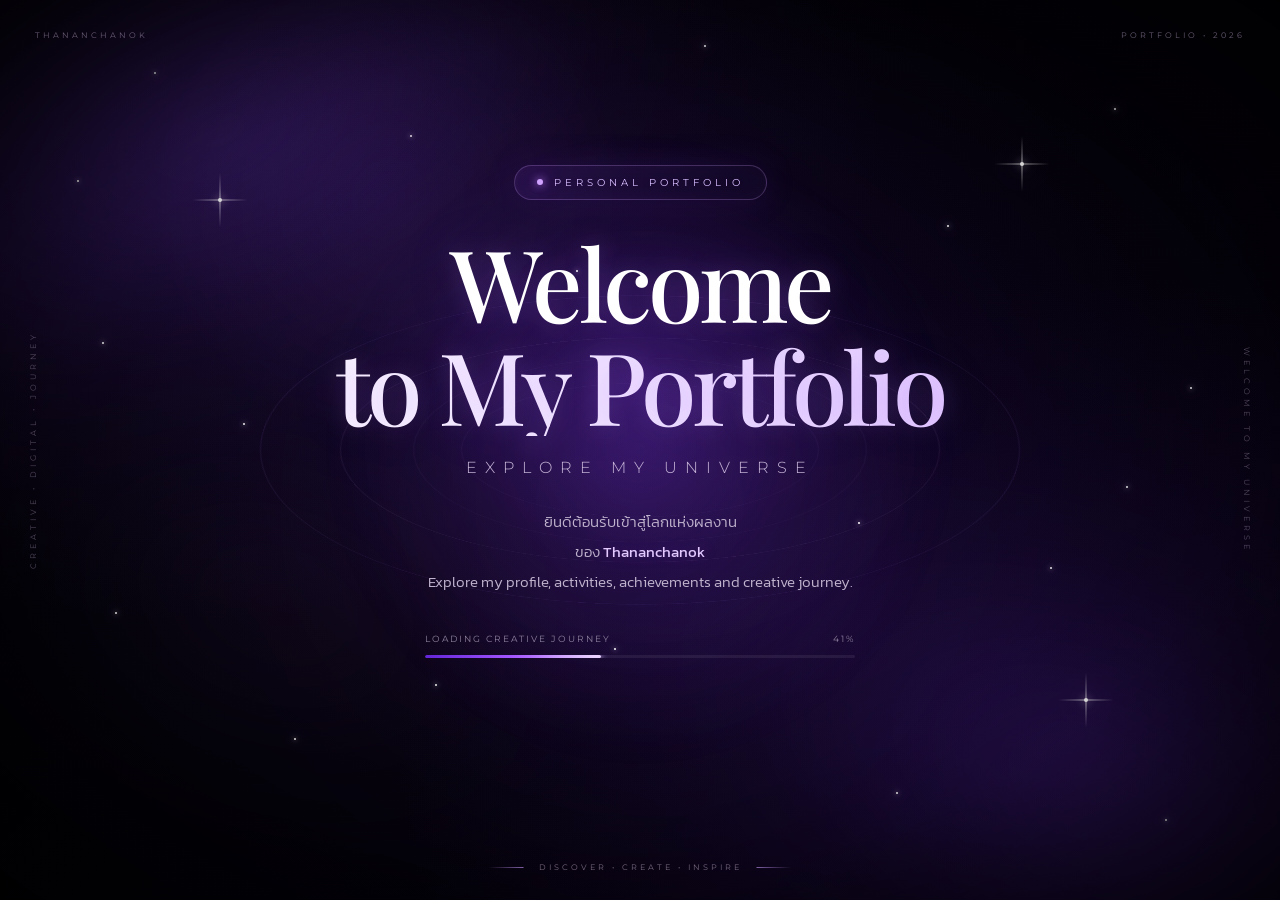
==== index.html @ 81624448 "Update index.html" ====
<!DOCTYPE html>
<html lang="th">

<head>

<meta charset="UTF-8">
<meta name="viewport" content="width=device-width, initial-scale=1.0">

<title>Welcome | Thananchanok Portfolio</title>

<style>

/* =========================================================
   GOOGLE FONTS
========================================================= */

@import url('https://fonts.googleapis.com/css2?family=Kanit:wght@300;400;500&family=Montserrat:wght@300;400;500;600&family=Playfair+Display:wght@400;500;600&display=swap');


/* =========================================================
   ROOT
========================================================= */

:root{

    --bg:#020108;

    --purple:#8d45ff;
    --purple-light:#c58aff;
    --purple-soft:#7b43d8;

    --white:#ffffff;

    --text:#ddd4e9;
    --muted:#9489a4;

}


/* =========================================================
   RESET
========================================================= */

*{
    margin:0;
    padding:0;
    box-sizing:border-box;
}

html,
body{
    width:100%;
    height:100%;
}

body{

    overflow:hidden;

    background:#020108;

    color:white;

    font-family:"Kanit",sans-serif;

}


/* =========================================================
   MAIN SPACE
========================================================= */

.galaxy{

    position:relative;

    width:100%;
    height:100vh;

    overflow:hidden;

    display:flex;

    justify-content:center;

    align-items:center;

    isolation:isolate;

    background:

        radial-gradient(
            ellipse at 50% 42%,
            rgba(74,28,139,.42) 0%,
            rgba(31,12,66,.28) 25%,
            transparent 58%
        ),

        radial-gradient(
            ellipse at 15% 15%,
            rgba(99,43,183,.25),
            transparent 45%
        ),

        radial-gradient(
            ellipse at 85% 85%,
            rgba(69,24,145,.28),
            transparent 45%
        ),

        linear-gradient(
            135deg,
            #010106 0%,
            #05020d 45%,
            #090316 100%
        );

}


/* =========================================================
   REALISTIC SPACE DEPTH
========================================================= */

.space-depth{

    position:absolute;

    inset:-10%;

    pointer-events:none;

    z-index:0;

    background:

        radial-gradient(
            ellipse at 50% 50%,
            transparent 0%,
            rgba(0,0,0,.08) 45%,
            rgba(0,0,0,.7) 100%
        );

}


/* =========================================================
   NEBULA
========================================================= */

.nebula{

    position:absolute;

    pointer-events:none;

    border-radius:50%;

    mix-blend-mode:screen;

    filter:blur(65px);

    opacity:.5;

}


/* ---------- PURPLE CLOUD ---------- */

.nebula.one{

    width:900px;
    height:420px;

    top:-80px;
    left:-230px;

    background:

        radial-gradient(
            ellipse,
            rgba(128,63,255,.58) 0%,
            rgba(91,35,193,.28) 38%,
            transparent 72%
        );

    transform:rotate(-22deg);

    animation:
        nebulaFloatOne 18s ease-in-out infinite alternate;

}


/* ---------- SECOND CLOUD ---------- */

.nebula.two{

    width:850px;
    height:430px;

    right:-240px;
    bottom:-100px;

    background:

        radial-gradient(
            ellipse,
            rgba(108,49,225,.48) 0%,
            rgba(61,22,137,.25) 40%,
            transparent 72%
        );

    transform:rotate(25deg);

    animation:
        nebulaFloatTwo 22s ease-in-out infinite alternate;

}


/* ---------- CENTER CLOUD ---------- */

.nebula.three{

    width:650px;
    height:650px;

    top:20%;
    left:50%;

    transform:
        translateX(-50%);

    background:

        radial-gradient(
            circle,
            rgba(139,67,255,.20) 0%,
            rgba(103,42,190,.10) 38%,
            transparent 72%
        );

    filter:blur(85px);

    animation:
        centerNebula 10s ease-in-out infinite alternate;

}


/* ---------- EXTRA CLOUD ---------- */

.nebula.four{

    width:500px;
    height:220px;

    top:55%;
    left:2%;

    background:

        radial-gradient(
            ellipse,
            rgba(173,92,255,.22),
            transparent 70%
        );

    filter:blur(80px);

    transform:rotate(18deg);

    animation:
        nebulaFloatFour 16s ease-in-out infinite alternate;

}


/* =========================================================
   NEBULA ANIMATIONS
========================================================= */

@keyframes nebulaFloatOne{

    0%{

        transform:
            translate3d(0,0,0)
            rotate(-22deg)
            scale(1);

    }

    100%{

        transform:
            translate3d(120px,70px,0)
            rotate(-15deg)
            scale(1.12);

    }

}


@keyframes nebulaFloatTwo{

    0%{

        transform:
            translate3d(0,0,0)
            rotate(25deg)
            scale(1);

    }

    100%{

        transform:
            translate3d(-100px,-80px,0)
            rotate(17deg)
            scale(1.15);

    }

}


@keyframes centerNebula{

    0%{

        opacity:.25;

        transform:
            translateX(-50%)
            scale(.88);

    }

    100%{

        opacity:.62;

        transform:
            translateX(-50%)
            scale(1.12);

    }

}


@keyframes nebulaFloatFour{

    0%{

        transform:
            translate(0,0)
            rotate(18deg);

    }

    100%{

        transform:
            translate(80px,-50px)
            rotate(25deg);

    }

}


/* =========================================================
   STAR FIELD
========================================================= */

.stars{

    position:absolute;

    inset:0;

    overflow:hidden;

    pointer-events:none;

    z-index:2;

}


/* =========================================================
   SMALL STARS
========================================================= */

.star{

    position:absolute;

    width:2px;
    height:2px;

    border-radius:50%;

    background:#ffffff;

    box-shadow:

        0 0 5px #ffffff,

        0 0 12px rgba(185,116,255,.9);

    animation:

        twinkle 4s ease-in-out infinite;

}


.star:nth-child(1){
    top:8%;
    left:12%;
    animation-delay:.3s;
}

.star:nth-child(2){
    top:15%;
    left:32%;
    animation-delay:1.4s;
}

.star:nth-child(3){
    top:25%;
    left:74%;
    animation-delay:2.1s;
}

.star:nth-child(4){
    top:12%;
    left:87%;
    animation-delay:.7s;
}

.star:nth-child(5){
    top:38%;
    left:8%;
    animation-delay:1.8s;
}

.star:nth-child(6){
    top:47%;
    left:19%;
    animation-delay:.5s;
}

.star:nth-child(7){
    top:68%;
    left:9%;
    animation-delay:2.4s;
}

.star:nth-child(8){
    top:82%;
    left:23%;
    animation-delay:1.2s;
}

.star:nth-child(9){
    top:72%;
    left:48%;
    animation-delay:2.5s;
}

.star:nth-child(10){
    top:88%;
    left:70%;
    animation-delay:.8s;
}

.star:nth-child(11){
    top:63%;
    left:82%;
    animation-delay:1.9s;
}

.star:nth-child(12){
    top:43%;
    left:93%;
    animation-delay:.4s;
}

.star:nth-child(13){
    top:5%;
    left:55%;
    animation-delay:1.3s;
}

.star:nth-child(14){
    top:30%;
    left:45%;
    animation-delay:2.2s;
}

.star:nth-child(15){
    top:91%;
    left:91%;
    animation-delay:1.6s;
}

.star:nth-child(16){
    top:35%;
    left:58%;
    animation-delay:2.7s;
}

.star:nth-child(17){
    top:58%;
    left:67%;
    animation-delay:1.1s;
}

.star:nth-child(18){
    top:76%;
    left:34%;
    animation-delay:3s;
}

.star:nth-child(19){
    top:20%;
    left:6%;
    animation-delay:.9s;
}

.star:nth-child(20){
    top:54%;
    left:88%;
    animation-delay:2.8s;
}


/* =========================================================
   TWINKLE
========================================================= */

@keyframes twinkle{

    0%,
    100%{

        opacity:.18;

        transform:
            scale(.65);

    }

    50%{

        opacity:1;

        transform:
            scale(1.7);

    }

}


/* =========================================================
   LARGE STARS
========================================================= */

.big-star{

    position:absolute;

    width:4px;
    height:4px;

    border-radius:50%;

    background:#ffffff;

    z-index:3;

    box-shadow:

        0 0 8px white,

        0 0 18px #bd7aff,

        0 0 38px rgba(145,66,255,.9);

    animation:

        bigTwinkle 5s ease-in-out infinite;

}


.big-star::before,
.big-star::after{

    content:"";

    position:absolute;

    top:50%;
    left:50%;

    transform:
        translate(-50%,-50%);

    pointer-events:none;

}


.big-star::before{

    width:55px;
    height:1px;

    background:

        linear-gradient(
            90deg,
            transparent,
            rgba(255,255,255,.8),
            transparent
        );

}


.big-star::after{

    width:1px;
    height:55px;

    background:

        linear-gradient(
            180deg,
            transparent,
            rgba(255,255,255,.8),
            transparent
        );

}


.big-star.one{

    top:22%;
    left:17%;

}


.big-star.two{

    top:18%;
    right:20%;

    animation-delay:1.7s;

}


.big-star.three{

    bottom:22%;
    right:15%;

    animation-delay:2.8s;

}


@keyframes bigTwinkle{

    0%,
    100%{

        opacity:.3;

        transform:
            scale(.75);

    }

    50%{

        opacity:1;

        transform:
            scale(1.35);

    }

}


/* =========================================================
   ORBIT / SPACE RINGS
========================================================= */

.orbit{

    position:absolute;

    width:760px;
    height:760px;

    border:

        1px solid
        rgba(178,117,255,.10);

    border-radius:50%;

    transform:

        rotateX(66deg)
        rotateZ(8deg);

    z-index:1;

    animation:

        orbitSpin 32s linear infinite;

}


.orbit::before{

    content:"";

    position:absolute;

    inset:20%;

    border:

        1px solid
        rgba(194,147,255,.05);

    border-radius:50%;

}


.orbit.two{

    width:600px;
    height:600px;

    border-color:

        rgba(218,180,255,.08);

    transform:

        rotateX(68deg)
        rotateZ(-18deg);

    animation-direction:reverse;

}


@keyframes orbitSpin{

    from{

        transform:
            rotateX(66deg)
            rotateZ(0deg);

    }

    to{

        transform:
            rotateX(66deg)
            rotateZ(360deg);

    }

}


/* =========================================================
   CENTER LIGHT
========================================================= */

.center-glow{

    position:absolute;

    width:620px;
    height:620px;

    border-radius:50%;

    background:

        radial-gradient(
            circle,
            rgba(136,62,255,.20) 0%,
            rgba(114,45,214,.10) 35%,
            transparent 70%
        );

    filter:blur(15px);

    z-index:1;

    animation:

        centerPulse 7s ease-in-out infinite alternate;

}


@keyframes centerPulse{

    0%{

        transform:
            scale(.82);

        opacity:.45;

    }

    100%{

        transform:
            scale(1.12);

        opacity:1;

    }

}


/* =========================================================
   VIGNETTE
========================================================= */

.vignette{

    position:absolute;

    inset:0;

    z-index:5;

    pointer-events:none;

    background:

        radial-gradient(
            ellipse at center,
            transparent 30%,
            rgba(0,0,0,.18) 65%,
            rgba(0,0,0,.72) 100%
        );

}


/* =========================================================
   CONTENT
========================================================= */

.content{

    position:relative;

    z-index:20;

    width:min(920px,90%);

    text-align:center;

    perspective:1000px;

    animation:

        contentReveal 1.8s
        cubic-bezier(.16,1,.3,1)
        forwards;

}


/* =========================================================
   CONTENT REVEAL
========================================================= */

@keyframes contentReveal{

    0%{

        opacity:0;

        transform:

            translateY(60px)
            scale(.92);

        filter:blur(16px);

    }

    55%{

        opacity:1;

        filter:blur(0);

    }

    100%{

        opacity:1;

        transform:

            translateY(0)
            scale(1);

    }

}


/* =========================================================
   LABEL
========================================================= */

.label{

    position:relative;

    display:inline-flex;

    align-items:center;

    gap:11px;

    padding:10px 22px;

    margin-bottom:30px;

    border:

        1px solid
        rgba(205,158,255,.25);

    border-radius:100px;

    background:

        linear-gradient(
            135deg,
            rgba(91,42,155,.20),
            rgba(28,13,56,.18)
        );

    backdrop-filter:blur(20px);

    color:#d9bdff;

    font-family:"Montserrat",sans-serif;

    font-size:10px;

    letter-spacing:4px;

    text-transform:uppercase;

    box-shadow:

        inset 0 0 25px
        rgba(190,120,255,.04),

        0 0 35px
        rgba(122,53,230,.12);

    animation:

        labelReveal 1.2s
        .3s
        both;

}


@keyframes labelReveal{

    from{

        opacity:0;

        transform:

            translateY(20px)
            scale(.85);

    }

    to{

        opacity:1;

        transform:

            translateY(0)
            scale(1);

    }

}


/* =========================================================
   LABEL DOT
========================================================= */

.label-dot{

    width:6px;
    height:6px;

    border-radius:50%;

    background:#d0a3ff;

    box-shadow:

        0 0 8px #c27aff,

        0 0 18px #8b3cff;

    animation:

        labelPulse 2s ease-in-out infinite;

}


@keyframes labelPulse{

    0%,
    100%{

        opacity:.4;

        transform:
            scale(.75);

    }

    50%{

        opacity:1;

        transform:
            scale(1.5);

    }

}


/* =========================================================
   MAIN TITLE
========================================================= */

.title{

    position:relative;

    font-family:"Playfair Display",serif;

    font-size:

        clamp(48px,8vw,100px);

    font-weight:500;

    line-height:1.03;

    letter-spacing:-4px;

    color:white;

    text-shadow:

        0 0 25px
        rgba(196,135,255,.20),

        0 0 70px
        rgba(120,49,255,.14);

    animation:

        titleEntrance 1.7s
        .15s
        cubic-bezier(.16,1,.3,1)
        both;

}


@keyframes titleEntrance{

    0%{

        opacity:0;

        transform:

            translateY(55px)
            scale(.88)
            rotateX(18deg);

        filter:
            blur(18px);

    }

    60%{

        opacity:1;

        filter:
            blur(0);

    }

    100%{

        opacity:1;

        transform:

            translateY(0)
            scale(1)
            rotateX(0);

    }

}


/* =========================================================
   TITLE SHINE
========================================================= */

.title::after{

    content:"";

    position:absolute;

    left:-10%;

    top:0;

    width:30%;

    height:100%;

    pointer-events:none;

    background:

        linear-gradient(
            100deg,
            transparent,
            rgba(255,255,255,.25),
            transparent
        );

    transform:

        translateX(-180%)
        skewX(-18deg);

    animation:

        titleShine 5s
        2s
        ease-in-out
        infinite;

}


@keyframes titleShine{

    0%,
    55%{

        transform:
            translateX(-180%)
            skewX(-18deg);

    }

    75%{

        transform:
            translateX(520%)
            skewX(-18deg);

    }

    100%{

        transform:
            translateX(520%)
            skewX(-18deg);

    }

}


/* =========================================================
   GRADIENT TITLE
========================================================= */

.title .gradient{

    display:block;

    background:

        linear-gradient(
            100deg,
            #ffffff 0%,
            #e8d5ff 25%,
            #b66cff 48%,
            #f1ddff 70%,
            #ffffff 100%
        );

    background-size:300% auto;

    -webkit-background-clip:text;

    background-clip:text;

    color:transparent;

    animation:

        titleGradient 7s
        ease
        infinite;

}


@keyframes titleGradient{

    0%{

        background-position:
            0% center;

    }

    50%{

        background-position:
            100% center;

    }

    100%{

        background-position:
            0% center;

    }

}


/* =========================================================
   SUBTITLE
========================================================= */

.subtitle{

    margin-top:22px;

    font-family:"Montserrat",sans-serif;

    font-size:

        clamp(11px,1.5vw,16px);

    font-weight:300;

    letter-spacing:8px;

    color:#c7b6d8;

    text-transform:uppercase;

    opacity:0;

    animation:

        subtitleReveal 1.3s
        .8s
        cubic-bezier(.16,1,.3,1)
        forwards;

}


@keyframes subtitleReveal{

    from{

        opacity:0;

        letter-spacing:18px;

        transform:
            translateY(15px);

    }

    to{

        opacity:1;

        letter-spacing:8px;

        transform:
            translateY(0);

    }

}


/* =========================================================
   DESCRIPTION
========================================================= */

.description{

    margin:30px auto 36px;

    max-width:620px;

    color:#bfb2cd;

    font-size:15px;

    font-weight:300;

    line-height:2;

    opacity:0;

    animation:

        descriptionReveal 1.2s
        1.15s
        ease
        forwards;

}


@keyframes descriptionReveal{

    from{

        opacity:0;

        transform:
            translateY(18px);

    }

    to{

        opacity:1;

        transform:
            translateY(0);

    }

}


.description strong{

    color:#e3c9ff;

    font-weight:400;

    text-shadow:

        0 0 15px
        rgba(185,112,255,.25);

}


/* =========================================================
   LOADING
========================================================= */

.loading{

    width:min(430px,80vw);

    margin:auto;

    opacity:0;

    animation:

        loadingReveal 1s
        1.45s
        ease
        forwards;

}


@keyframes loadingReveal{

    from{

        opacity:0;

        transform:
            translateY(15px);

    }

    to{

        opacity:1;

        transform:
            translateY(0);

    }

}


.loading-info{

    display:flex;

    justify-content:space-between;

    align-items:center;

    margin-bottom:11px;

    color:#8f829e;

    font-family:"Montserrat",sans-serif;

    font-size:9px;

    letter-spacing:2px;

}


.progress{

    position:relative;

    width:100%;

    height:3px;

    overflow:hidden;

    border-radius:50px;

    background:

        rgba(255,255,255,.07);

}


.progress-bar{

    position:relative;

    width:0%;

    height:100%;

    border-radius:50px;

    background:

        linear-gradient(
            90deg,
            #6325d8,
            #a457ff,
            #e5c7ff
        );

    box-shadow:

        0 0 10px #9349ff,

        0 0 25px
        rgba(156,71,255,.5);

    transition:
        width .1s linear;

}


.progress-bar::after{

    content:"";

    position:absolute;

    top:0;

    right:0;

    width:70px;

    height:100%;

    background:

        linear-gradient(
            90deg,
            transparent,
            rgba(255,255,255,.9)
        );

    filter:blur(3px);

}


/* =========================================================
   ENTER BUTTON
========================================================= */

.enter{

    position:relative;

    display:inline-flex;

    align-items:center;

    justify-content:center;

    gap:15px;

    margin-top:32px;

    padding:15px 35px;

    border:

        1px solid
        rgba(202,151,255,.38);

    border-radius:100px;

    color:#eadbff;

    text-decoration:none;

    font-family:"Montserrat",sans-serif;

    font-size:11px;

    letter-spacing:3px;

    background:

        linear-gradient(
            135deg,
            rgba(105,43,178,.22),
            rgba(49,20,86,.18)
        );

    backdrop-filter:blur(20px);

    box-shadow:

        inset 0 0 25px
        rgba(202,143,255,.04),

        0 0 30px
        rgba(119,48,232,.12);

    overflow:hidden;

    opacity:0;

    pointer-events:none;

    transition:

        transform .45s ease,

        box-shadow .45s ease,

        border-color .45s ease,

        background .45s ease;

}


.enter.show{

    opacity:1;

    pointer-events:auto;

    animation:

        buttonReveal .9s
        cubic-bezier(.16,1,.3,1);

}


@keyframes buttonReveal{

    from{

        opacity:0;

        transform:

            translateY(22px)
            scale(.92);

    }

    to{

        opacity:1;

        transform:
            translateY(0)
            scale(1);

    }

}


.enter::before{

    content:"";

    position:absolute;

    top:0;

    left:-120%;

    width:100%;

    height:100%;

    background:

        linear-gradient(
            100deg,
            transparent,
            rgba(255,255,255,.25),
            transparent
        );

    transition:
        left .8s ease;

}


.enter:hover::before{

    left:120%;

}


.enter:hover{

    transform:
        translateY(-4px);

    border-color:
        rgba(218,181,255,.85);

    background:

        rgba(120,48,204,.28);

    box-shadow:

        0 0 30px
        rgba(145,63,255,.35),

        0 12px 45px
        rgba(90,25,180,.22);

}


/* =========================================================
   SIDE TEXT
========================================================= */

.side-text{

    position:absolute;

    z-index:20;

    color:#766883;

    font-family:"Montserrat",sans-serif;

    font-size:8px;

    letter-spacing:4px;

    writing-mode:vertical-rl;

    opacity:.65;

}


.side-left{

    left:28px;

    top:50%;

    transform:

        translateY(-50%)
        rotate(180deg);

}


.side-right{

    right:28px;

    top:50%;

    transform:
        translateY(-50%);

}


/* =========================================================
   CORNERS
========================================================= */

.corner{

    position:absolute;

    z-index:20;

    font-family:"Montserrat",sans-serif;

    font-size:8px;

    letter-spacing:3px;

    color:#82728f;

    opacity:.8;

}


.corner.left{

    top:30px;

    left:35px;

}


.corner.right{

    top:30px;

    right:35px;

}


/* =========================================================
   BOTTOM
========================================================= */

.bottom-line{

    position:absolute;

    bottom:28px;

    left:50%;

    transform:
        translateX(-50%);

    z-index:20;

    display:flex;

    align-items:center;

    gap:15px;

    color:#77687f;

    font-family:"Montserrat",sans-serif;

    font-size:8px;

    letter-spacing:3px;

    white-space:nowrap;

}


.bottom-line::before,
.bottom-line::after{

    content:"";

    width:35px;

    height:1px;

}


.bottom-line::before{

    background:

        linear-gradient(
            90deg,
            transparent,
            #8060a5
        );

}


.bottom-line::after{

    background:

        linear-gradient(
            90deg,
            #8060a5,
            transparent
        );

}


/* =========================================================
   PAGE TRANSITION
========================================================= */

.transition{

    position:fixed;

    inset:0;

    z-index:999;

    pointer-events:none;

    background:

        radial-gradient(
            circle at center,
            #39136d 0%,
            #100522 45%,
            #020107 75%
        );

    transform:
        scale(0);

    border-radius:50%;

    transition:

        transform 1.1s
        cubic-bezier(.76,0,.24,1);

}


.transition.active{

    transform:
        scale(3);

}


/* =========================================================
   MOUSE LIGHT
========================================================= */

.mouse-light{

    position:absolute;

    width:500px;
    height:500px;

    border-radius:50%;

    pointer-events:none;

    z-index:4;

    background:

        radial-gradient(
            circle,
            rgba(152,83,255,.08),
            transparent 68%
        );

    transform:
        translate(-50%,-50%);

    filter:blur(5px);

}


/* =========================================================
   MOBILE
========================================================= */

@media(max-width:600px){

    .title{

        font-size:50px;

        letter-spacing:-2px;

    }


    .subtitle{

        font-size:9px;

        letter-spacing:4px;

    }


    .description{

        font-size:13px;

        line-height:1.9;

        padding:
            0 15px;

    }


    .orbit{

        width:430px;

        height:430px;

    }


    .orbit.two{

        width:340px;

        height:340px;

    }


    .center-glow{

        width:350px;

        height:350px;

    }


    .nebula{

        filter:blur(55px);

    }


    .side-text{

        display:none;

    }


    .corner{

        font-size:7px;

    }


    .corner.left{

        left:20px;

    }


    .corner.right{

        right:20px;

    }


    .bottom-line{

        font-size:7px;

    }

}


/* =========================================================
   REDUCED MOTION
========================================================= */

@media(prefers-reduced-motion:reduce){

    *,
    *::before,
    *::after{

        animation-duration:.01ms !important;

        animation-iteration-count:1 !important;

        transition-duration:.01ms !important;

    }

}

</style>

</head>


<body>


<!-- =========================================================
     MAIN SPACE
========================================================= -->

<main class="galaxy">


    <!-- Space Depth -->

    <div class="space-depth"></div>


    <!-- Nebula -->

    <div class="nebula one"></div>

    <div class="nebula two"></div>

    <div class="nebula three"></div>

    <div class="nebula four"></div>


    <!-- Center Light -->

    <div class="center-glow"></div>


    <!-- Stars -->

    <div class="stars">

        <div class="star"></div>
        <div class="star"></div>
        <div class="star"></div>
        <div class="star"></div>
        <div class="star"></div>
        <div class="star"></div>
        <div class="star"></div>
        <div class="star"></div>
        <div class="star"></div>
        <div class="star"></div>
        <div class="star"></div>
        <div class="star"></div>
        <div class="star"></div>
        <div class="star"></div>
        <div class="star"></div>
        <div class="star"></div>
        <div class="star"></div>
        <div class="star"></div>
        <div class="star"></div>
        <div class="star"></div>

    </div>


    <!-- Large Stars -->

    <div class="big-star one"></div>

    <div class="big-star two"></div>

    <div class="big-star three"></div>


    <!-- Orbit -->

    <div class="orbit"></div>

    <div class="orbit two"></div>


    <!-- Vignette -->

    <div class="vignette"></div>


    <!-- Mouse Light -->

    <div class="mouse-light" id="mouseLight"></div>


    <!-- Corner -->

    <div class="corner left">

        THANANCHANOK

    </div>


    <div class="corner right">

        PORTFOLIO • 2026

    </div>


    <!-- Side -->

    <div class="side-text side-left">

        CREATIVE • DIGITAL • JOURNEY

    </div>


    <div class="side-text side-right">

        WELCOME TO MY UNIVERSE

    </div>


    <!-- =====================================================
         CONTENT
    ===================================================== -->

    <section class="content">


        <!-- Label -->

        <div class="label">

            <span class="label-dot"></span>

            Personal Portfolio

        </div>


        <!-- Main Title -->

        <h1 class="title">

            Welcome

            <span class="gradient">

                to My Portfolio

            </span>

        </h1>


        <!-- Subtitle -->

        <div class="subtitle">

            Explore My Universe

        </div>


        <!-- Description -->

        <p class="description">

            ยินดีต้อนรับเข้าสู่โลกแห่งผลงาน

            <br>

            ของ

            <strong>

                Thananchanok

            </strong>

            <br>

            Explore my profile, activities,
            achievements and creative journey.

        </p>


        <!-- Loading -->

        <div class="loading">

            <div class="loading-info">

                <span id="loadingText">

                    INITIALIZING PORTFOLIO

                </span>

                <span id="percent">

                    0%

                </span>

            </div>


            <div class="progress">

                <div

                    class="progress-bar"

                    id="progressBar">

                </div>

            </div>

        </div>


        <!-- Enter -->

        <a

            href="portfolio.html"

            class="enter"

            id="enterBtn">

            <span>

                ENTER PORTFOLIO

            </span>

            <span>

                ✦

            </span>

        </a>


    </section>


    <!-- Bottom -->

    <div class="bottom-line">

        DISCOVER • CREATE • INSPIRE

    </div>


</main>


<!-- =========================================================
     TRANSITION
========================================================= -->

<div

    class="transition"

    id="transition">

</div>


<script>


/* =========================================================
   LOADING SETTINGS
========================================================= */

const LOADING_TIME = 5000;


/* =========================================================
   ELEMENTS
========================================================= */

const progressBar =
    document.getElementById("progressBar");

const percent =
    document.getElementById("percent");

const loadingText =
    document.getElementById("loadingText");

const enterBtn =
    document.getElementById("enterBtn");

const transition =
    document.getElementById("transition");

const mouseLight =
    document.getElementById("mouseLight");


/* =========================================================
   LOADING MESSAGES
========================================================= */

const messages = [

    "INITIALIZING PORTFOLIO",

    "CONNECTING TO MY UNIVERSE",

    "LOADING CREATIVE JOURNEY",

    "PREPARING EXPERIENCE",

    "WELCOME TO MY PORTFOLIO"

];


/* =========================================================
   LOADING
========================================================= */

let progress = 0;

const interval = 50;

const increment =
    100 /
    (LOADING_TIME / interval);


const loadingInterval =

    setInterval(() => {


        progress += increment;


        if(progress >= 100){

            progress = 100;

            clearInterval(
                loadingInterval
            );

            finishLoading();

        }


        progressBar.style.width =
            progress + "%";


        percent.textContent =
            Math.floor(progress) + "%";


        updateLoadingText(
            progress
        );


    }, interval);


/* =========================================================
   UPDATE TEXT
========================================================= */

function updateLoadingText(value){

    if(value < 20){

        loadingText.textContent =
            messages[0];

    }

    else if(value < 40){

        loadingText.textContent =
            messages[1];

    }

    else if(value < 65){

        loadingText.textContent =
            messages[2];

    }

    else if(value < 90){

        loadingText.textContent =
            messages[3];

    }

    else{

        loadingText.textContent =
            messages[4];

    }

}


/* =========================================================
   FINISH
========================================================= */

function finishLoading(){

    loadingText.textContent =
        "WELCOME TO MY PORTFOLIO";

    percent.textContent =
        "100%";

    enterBtn.classList.add(
        "show"
    );

}


/* =========================================================
   PAGE TRANSITION
========================================================= */

enterBtn.addEventListener(

    "click",

    function(event){

        event.preventDefault();

        const target =
            this.href;

        transition.classList.add(
            "active"
        );

        setTimeout(

            () => {

                window.location.href =
                    target;

            },

            950

        );

    }

);


/* =========================================================
   MOUSE PARALLAX
========================================================= */

let mouseX = 0;
let mouseY = 0;

let currentX = 0;
let currentY = 0;


document.addEventListener(

    "mousemove",

    (event) => {

        mouseX =
            (event.clientX /
            window.innerWidth - .5);

        mouseY =
            (event.clientY /
            window.innerHeight - .5);

        mouseLight.style.left =
            event.clientX + "px";

        mouseLight.style.top =
            event.clientY + "px";

    }

);


function animateParallax(){

    currentX +=
        (mouseX - currentX) * .035;

    currentY +=
        (mouseY - currentY) * .035;


    const nebulaOne =
        document.querySelector(
            ".nebula.one"
        );

    const nebulaTwo =
        document.querySelector(
            ".nebula.two"
        );

    const centerGlow =
        document.querySelector(
            ".center-glow"
        );


    if(nebulaOne){

        nebulaOne.style.marginLeft =
            currentX * 22 + "px";

        nebulaOne.style.marginTop =
            currentY * 18 + "px";

    }


    if(nebulaTwo){

        nebulaTwo.style.marginLeft =
            currentX * -18 + "px";

        nebulaTwo.style.marginTop =
            currentY * -15 + "px";

    }


    if(centerGlow){

        centerGlow.style.marginLeft =
            currentX * 8 + "px";

        centerGlow.style.marginTop =
            currentY * 8 + "px";

    }


    requestAnimationFrame(
        animateParallax
    );

}


animateParallax();


</script>


</body>

</html>
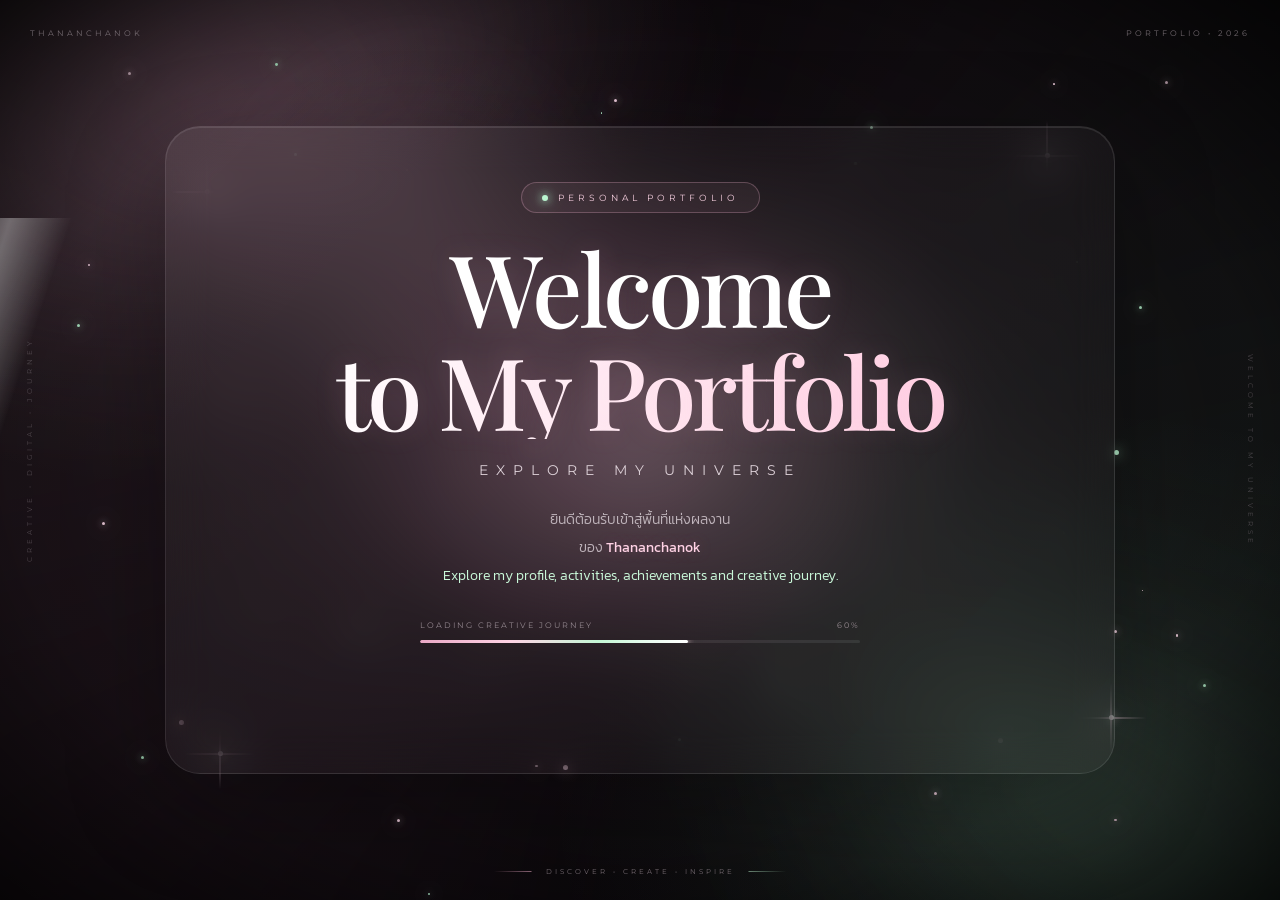
==== commit 4a927ef9: "Update index.html" ====
--- a/index.html
+++ b/index.html
@@ -15,7 +15,7 @@
    GOOGLE FONTS
 ========================================================= */
 
-@import url('https://fonts.googleapis.com/css2?family=Kanit:wght@300;400;500&family=Montserrat:wght@300;400;500;600&family=Playfair+Display:wght@400;500;600&display=swap');
+@import url('https://fonts.googleapis.com/css2?family=Kanit:wght@300;400;500;600&family=Montserrat:wght@300;400;500;600&family=Playfair+Display:wght@400;500;600&display=swap');
 
 
 /* =========================================================
@@ -24,16 +24,20 @@
 
 :root{
 
-    --bg:#020108;
-
-    --purple:#8d45ff;
-    --purple-light:#c58aff;
-    --purple-soft:#7b43d8;
+    --black:#090709;
+
+    --pink:#ffb8d8;
+    --pink-light:#ffdcec;
+    --pink-soft:#f8c7dc;
+
+    --green:#b9f5d0;
+    --green-soft:#d9ffe8;
 
     --white:#ffffff;
-
-    --text:#ddd4e9;
-    --muted:#9489a4;
+    --white-soft:#fff8fc;
+
+    --text:#eee5eb;
+    --muted:#a89da5;
 
 }
 
@@ -48,17 +52,20 @@
     box-sizing:border-box;
 }
 
-html,
-body{
+html{
     width:100%;
     height:100%;
+    scroll-behavior:smooth;
 }
 
 body{
 
+    width:100%;
+    min-height:100%;
+
     overflow:hidden;
 
-    background:#020108;
+    background:var(--black);
 
     color:white;
 
@@ -68,7 +75,7 @@
 
 
 /* =========================================================
-   MAIN SPACE
+   MAIN
 ========================================================= */
 
 .galaxy{
@@ -81,9 +88,7 @@
     overflow:hidden;
 
     display:flex;
-
     justify-content:center;
-
     align-items:center;
 
     isolation:isolate;
@@ -91,606 +96,479 @@
     background:
 
         radial-gradient(
-            ellipse at 50% 42%,
-            rgba(74,28,139,.42) 0%,
-            rgba(31,12,66,.28) 25%,
-            transparent 58%
+            ellipse at 50% 45%,
+            rgba(255,177,211,.14),
+            transparent 38%
         ),
 
         radial-gradient(
-            ellipse at 15% 15%,
-            rgba(99,43,183,.25),
-            transparent 45%
+            ellipse at 15% 10%,
+            rgba(255,194,220,.13),
+            transparent 35%
         ),
 
         radial-gradient(
-            ellipse at 85% 85%,
-            rgba(69,24,145,.28),
-            transparent 45%
+            ellipse at 85% 90%,
+            rgba(166,239,194,.10),
+            transparent 35%
         ),
 
         linear-gradient(
             135deg,
-            #010106 0%,
-            #05020d 45%,
-            #090316 100%
+            #080608 0%,
+            #100a0f 45%,
+            #08090a 100%
         );
 
 }
 
 
 /* =========================================================
-   REALISTIC SPACE DEPTH
-========================================================= */
-
-.space-depth{
+   BACKGROUND LIGHT
+========================================================= */
+
+.background-light{
 
     position:absolute;
 
-    inset:-10%;
+    inset:-30%;
+
+    z-index:0;
 
     pointer-events:none;
 
-    z-index:0;
-
     background:
 
-        radial-gradient(
-            ellipse at 50% 50%,
-            transparent 0%,
-            rgba(0,0,0,.08) 45%,
-            rgba(0,0,0,.7) 100%
+        conic-gradient(
+            from 180deg at 50% 50%,
+            transparent,
+            rgba(255,183,215,.08),
+            transparent,
+            rgba(180,245,207,.06),
+            transparent
         );
 
-}
-
-
-/* =========================================================
-   NEBULA
-========================================================= */
-
-.nebula{
+    filter:blur(60px);
+
+    animation:
+        backgroundRotate 28s linear infinite;
+
+}
+
+
+@keyframes backgroundRotate{
+
+    from{
+        transform:rotate(0deg) scale(1);
+    }
+
+    to{
+        transform:rotate(360deg) scale(1.1);
+    }
+
+}
+
+
+/* =========================================================
+   SOFT AURORA
+========================================================= */
+
+.aurora{
 
     position:absolute;
 
+    border-radius:50%;
+
     pointer-events:none;
 
-    border-radius:50%;
+    filter:blur(80px);
 
     mix-blend-mode:screen;
 
-    filter:blur(65px);
-
-    opacity:.5;
-
-}
-
-
-/* ---------- PURPLE CLOUD ---------- */
-
-.nebula.one{
-
-    width:900px;
-    height:420px;
-
-    top:-80px;
-    left:-230px;
+    z-index:1;
+
+}
+
+
+.aurora.pink{
+
+    width:850px;
+    height:430px;
+
+    top:-120px;
+    left:-180px;
 
     background:
 
         radial-gradient(
             ellipse,
-            rgba(128,63,255,.58) 0%,
-            rgba(91,35,193,.28) 38%,
+            rgba(255,165,207,.30),
+            rgba(255,194,221,.12) 40%,
             transparent 72%
         );
 
-    transform:rotate(-22deg);
+    transform:rotate(-20deg);
 
     animation:
-        nebulaFloatOne 18s ease-in-out infinite alternate;
-
-}
-
-
-/* ---------- SECOND CLOUD ---------- */
-
-.nebula.two{
-
-    width:850px;
-    height:430px;
-
-    right:-240px;
+        pinkAurora 15s ease-in-out infinite alternate;
+
+}
+
+
+.aurora.green{
+
+    width:750px;
+    height:380px;
+
+    right:-180px;
     bottom:-100px;
 
     background:
 
         radial-gradient(
             ellipse,
-            rgba(108,49,225,.48) 0%,
-            rgba(61,22,137,.25) 40%,
+            rgba(166,247,197,.22),
+            rgba(189,255,215,.08) 40%,
             transparent 72%
         );
 
     transform:rotate(25deg);
 
     animation:
-        nebulaFloatTwo 22s ease-in-out infinite alternate;
-
-}
-
-
-/* ---------- CENTER CLOUD ---------- */
-
-.nebula.three{
+        greenAurora 18s ease-in-out infinite alternate;
+
+}
+
+
+.aurora.center{
 
     width:650px;
     height:650px;
 
-    top:20%;
     left:50%;
-
-    transform:
-        translateX(-50%);
+    top:50%;
+
+    transform:translate(-50%,-50%);
 
     background:
 
         radial-gradient(
             circle,
-            rgba(139,67,255,.20) 0%,
-            rgba(103,42,190,.10) 38%,
+            rgba(255,205,225,.14),
+            rgba(255,181,215,.06) 38%,
             transparent 72%
         );
 
-    filter:blur(85px);
+    filter:blur(95px);
 
     animation:
-        centerNebula 10s ease-in-out infinite alternate;
-
-}
-
-
-/* ---------- EXTRA CLOUD ---------- */
-
-.nebula.four{
-
-    width:500px;
-    height:220px;
-
-    top:55%;
-    left:2%;
-
-    background:
-
-        radial-gradient(
-            ellipse,
-            rgba(173,92,255,.22),
-            transparent 70%
-        );
-
-    filter:blur(80px);
-
-    transform:rotate(18deg);
+        centerAurora 8s ease-in-out infinite alternate;
+
+}
+
+
+@keyframes pinkAurora{
+
+    0%{
+        transform:translate(0,0) rotate(-20deg) scale(1);
+    }
+
+    100%{
+        transform:translate(130px,70px) rotate(-12deg) scale(1.15);
+    }
+
+}
+
+
+@keyframes greenAurora{
+
+    0%{
+        transform:translate(0,0) rotate(25deg) scale(1);
+    }
+
+    100%{
+        transform:translate(-110px,-80px) rotate(15deg) scale(1.15);
+    }
+
+}
+
+
+@keyframes centerAurora{
+
+    0%{
+        opacity:.35;
+        transform:translate(-50%,-50%) scale(.85);
+    }
+
+    100%{
+        opacity:.8;
+        transform:translate(-50%,-50%) scale(1.15);
+    }
+
+}
+
+
+/* =========================================================
+   STAR FIELD
+========================================================= */
+
+.stars{
+
+    position:absolute;
+
+    inset:0;
+
+    z-index:4;
+
+    pointer-events:none;
+
+}
+
+
+/* =========================================================
+   BASIC STAR
+========================================================= */
+
+.star{
+
+    position:absolute;
+
+    width:3px;
+    height:3px;
+
+    border-radius:50%;
+
+    background:#fff;
+
+    box-shadow:
+
+        0 0 7px rgba(255,255,255,.9),
+        0 0 16px rgba(255,183,214,.8);
 
     animation:
-        nebulaFloatFour 16s ease-in-out infinite alternate;
-
-}
-
-
-/* =========================================================
-   NEBULA ANIMATIONS
-========================================================= */
-
-@keyframes nebulaFloatOne{
-
-    0%{
+        starFloat 5s ease-in-out infinite;
+
+}
+
+
+.star.green{
+
+    background:var(--green);
+
+    box-shadow:
+
+        0 0 7px var(--green),
+        0 0 18px rgba(172,247,201,.8);
+
+}
+
+
+.star.pink{
+
+    background:var(--pink-light);
+
+    box-shadow:
+
+        0 0 7px var(--pink-light),
+        0 0 18px rgba(255,165,208,.8);
+
+}
+
+
+/* STAR POSITIONS */
+
+.s1{top:8%;left:10%;animation-delay:.2s;}
+.s2{top:17%;left:23%;animation-delay:1.1s;}
+.s3{top:11%;left:48%;animation-delay:2s;}
+.s4{top:22%;left:78%;animation-delay:.8s;}
+.s5{top:9%;left:91%;animation-delay:2.4s;}
+
+.s6{top:36%;left:6%;animation-delay:1.5s;}
+.s7{top:43%;left:18%;animation-delay:3s;}
+.s8{top:31%;left:34%;animation-delay:.5s;}
+.s9{top:39%;left:67%;animation-delay:2.3s;}
+.s10{top:34%;left:89%;animation-delay:1.7s;}
+
+.s11{top:58%;left:8%;animation-delay:2.8s;}
+.s12{top:68%;left:20%;animation-delay:.7s;}
+.s13{top:73%;left:38%;animation-delay:1.8s;}
+.s14{top:65%;left:62%;animation-delay:3.2s;}
+.s15{top:59%;left:83%;animation-delay:.9s;}
+
+.s16{top:84%;left:11%;animation-delay:2.1s;}
+.s17{top:91%;left:31%;animation-delay:1.3s;}
+.s18{top:82%;left:53%;animation-delay:2.7s;}
+.s19{top:88%;left:73%;animation-delay:.4s;}
+.s20{top:76%;left:94%;animation-delay:1.9s;}
+
+.s21{top:27%;left:55%;animation-delay:3.4s;}
+.s22{top:51%;left:42%;animation-delay:1.2s;}
+.s23{top:47%;left:75%;animation-delay:2.5s;}
+.s24{top:14%;left:68%;animation-delay:3s;}
+.s25{top:70%;left:87%;animation-delay:1.6s;}
+
+
+/* =========================================================
+   STAR ANIMATION
+========================================================= */
+
+@keyframes starFloat{
+
+    0%,
+    100%{
+
+        opacity:.2;
 
         transform:
             translate3d(0,0,0)
-            rotate(-22deg)
-            scale(1);
-
-    }
-
-    100%{
+            scale(.55);
+
+    }
+
+    50%{
+
+        opacity:1;
 
         transform:
-            translate3d(120px,70px,0)
-            rotate(-15deg)
-            scale(1.12);
-
-    }
-
-}
-
-
-@keyframes nebulaFloatTwo{
-
-    0%{
-
-        transform:
-            translate3d(0,0,0)
-            rotate(25deg)
-            scale(1);
-
-    }
-
-    100%{
-
-        transform:
-            translate3d(-100px,-80px,0)
-            rotate(17deg)
-            scale(1.15);
-
-    }
-
-}
-
-
-@keyframes centerNebula{
-
-    0%{
-
-        opacity:.25;
-
-        transform:
-            translateX(-50%)
-            scale(.88);
-
-    }
-
-    100%{
-
-        opacity:.62;
-
-        transform:
-            translateX(-50%)
-            scale(1.12);
-
-    }
-
-}
-
-
-@keyframes nebulaFloatFour{
-
-    0%{
-
-        transform:
-            translate(0,0)
-            rotate(18deg);
-
-    }
-
-    100%{
-
-        transform:
-            translate(80px,-50px)
-            rotate(25deg);
-
-    }
-
-}
-
-
-/* =========================================================
-   STAR FIELD
-========================================================= */
-
-.stars{
+            translate3d(0,-7px,0)
+            scale(1.4);
+
+    }
+
+}
+
+
+/* =========================================================
+   LARGE CROSS STARS
+========================================================= */
+
+.glow-star{
 
     position:absolute;
 
-    inset:0;
-
-    overflow:hidden;
-
-    pointer-events:none;
-
-    z-index:2;
-
-}
-
-
-/* =========================================================
-   SMALL STARS
-========================================================= */
-
-.star{
+    width:5px;
+    height:5px;
+
+    border-radius:50%;
+
+    z-index:5;
+
+    background:white;
+
+    box-shadow:
+
+        0 0 10px white,
+        0 0 24px var(--pink),
+        0 0 45px rgba(255,170,211,.7);
+
+    animation:
+        glowStar 4s ease-in-out infinite;
+
+}
+
+
+.glow-star::before{
+
+    content:"";
 
     position:absolute;
 
-    width:2px;
-    height:2px;
-
-    border-radius:50%;
-
-    background:#ffffff;
-
-    box-shadow:
-
-        0 0 5px #ffffff,
-
-        0 0 12px rgba(185,116,255,.9);
-
-    animation:
-
-        twinkle 4s ease-in-out infinite;
-
-}
-
-
-.star:nth-child(1){
-    top:8%;
-    left:12%;
-    animation-delay:.3s;
-}
-
-.star:nth-child(2){
-    top:15%;
-    left:32%;
-    animation-delay:1.4s;
-}
-
-.star:nth-child(3){
-    top:25%;
-    left:74%;
-    animation-delay:2.1s;
-}
-
-.star:nth-child(4){
-    top:12%;
-    left:87%;
-    animation-delay:.7s;
-}
-
-.star:nth-child(5){
-    top:38%;
-    left:8%;
-    animation-delay:1.8s;
-}
-
-.star:nth-child(6){
-    top:47%;
-    left:19%;
-    animation-delay:.5s;
-}
-
-.star:nth-child(7){
-    top:68%;
-    left:9%;
-    animation-delay:2.4s;
-}
-
-.star:nth-child(8){
-    top:82%;
-    left:23%;
-    animation-delay:1.2s;
-}
-
-.star:nth-child(9){
-    top:72%;
-    left:48%;
-    animation-delay:2.5s;
-}
-
-.star:nth-child(10){
-    top:88%;
-    left:70%;
-    animation-delay:.8s;
-}
-
-.star:nth-child(11){
-    top:63%;
-    left:82%;
-    animation-delay:1.9s;
-}
-
-.star:nth-child(12){
-    top:43%;
-    left:93%;
-    animation-delay:.4s;
-}
-
-.star:nth-child(13){
-    top:5%;
-    left:55%;
-    animation-delay:1.3s;
-}
-
-.star:nth-child(14){
-    top:30%;
-    left:45%;
-    animation-delay:2.2s;
-}
-
-.star:nth-child(15){
-    top:91%;
-    left:91%;
-    animation-delay:1.6s;
-}
-
-.star:nth-child(16){
-    top:35%;
-    left:58%;
-    animation-delay:2.7s;
-}
-
-.star:nth-child(17){
-    top:58%;
-    left:67%;
-    animation-delay:1.1s;
-}
-
-.star:nth-child(18){
-    top:76%;
-    left:34%;
-    animation-delay:3s;
-}
-
-.star:nth-child(19){
-    top:20%;
-    left:6%;
-    animation-delay:.9s;
-}
-
-.star:nth-child(20){
-    top:54%;
-    left:88%;
-    animation-delay:2.8s;
-}
-
-
-/* =========================================================
-   TWINKLE
-========================================================= */
-
-@keyframes twinkle{
-
-    0%,
-    100%{
-
-        opacity:.18;
-
-        transform:
-            scale(.65);
-
-    }
-
-    50%{
-
-        opacity:1;
-
-        transform:
-            scale(1.7);
-
-    }
-
-}
-
-
-/* =========================================================
-   LARGE STARS
-========================================================= */
-
-.big-star{
-
-    position:absolute;
-
-    width:4px;
-    height:4px;
-
-    border-radius:50%;
-
-    background:#ffffff;
-
-    z-index:3;
-
-    box-shadow:
-
-        0 0 8px white,
-
-        0 0 18px #bd7aff,
-
-        0 0 38px rgba(145,66,255,.9);
-
-    animation:
-
-        bigTwinkle 5s ease-in-out infinite;
-
-}
-
-
-.big-star::before,
-.big-star::after{
-
-    content:"";
-
-    position:absolute;
-
+    width:70px;
+    height:1px;
+
+    left:50%;
     top:50%;
-    left:50%;
-
-    transform:
-        translate(-50%,-50%);
-
-    pointer-events:none;
-
-}
-
-
-.big-star::before{
-
-    width:55px;
-    height:1px;
+
+    transform:translate(-50%,-50%);
 
     background:
 
         linear-gradient(
             90deg,
             transparent,
-            rgba(255,255,255,.8),
+            rgba(255,220,235,.9),
             transparent
         );
 
 }
 
 
-.big-star::after{
+.glow-star::after{
+
+    content:"";
+
+    position:absolute;
 
     width:1px;
-    height:55px;
+    height:70px;
+
+    left:50%;
+    top:50%;
+
+    transform:translate(-50%,-50%);
 
     background:
 
         linear-gradient(
             180deg,
             transparent,
-            rgba(255,255,255,.8),
+            rgba(255,220,235,.9),
             transparent
         );
 
 }
 
 
-.big-star.one{
-
-    top:22%;
+.glow-star.g1{
+    top:21%;
+    left:16%;
+}
+
+
+.glow-star.g2{
+
+    top:17%;
+    right:18%;
+
+    animation-delay:1.5s;
+
+}
+
+
+.glow-star.g3{
+
+    bottom:20%;
+    right:13%;
+
+    animation-delay:2.5s;
+
+}
+
+
+.glow-star.g4{
+
+    bottom:16%;
     left:17%;
 
-}
-
-
-.big-star.two{
-
-    top:18%;
-    right:20%;
-
-    animation-delay:1.7s;
-
-}
-
-
-.big-star.three{
-
-    bottom:22%;
-    right:15%;
-
-    animation-delay:2.8s;
-
-}
-
-
-@keyframes bigTwinkle{
+    animation-delay:3.2s;
+
+    box-shadow:
+
+        0 0 10px white,
+        0 0 24px var(--green),
+        0 0 45px rgba(169,248,198,.7);
+
+}
+
+
+@keyframes glowStar{
 
     0%,
     100%{
 
         opacity:.3;
 
-        transform:
-            scale(.75);
+        transform:scale(.7);
 
     }
 
@@ -698,42 +576,119 @@
 
         opacity:1;
 
-        transform:
-            scale(1.35);
-
-    }
-
-}
-
-
-/* =========================================================
-   ORBIT / SPACE RINGS
+        transform:scale(1.5);
+
+    }
+
+}
+
+
+/* =========================================================
+   FLOATING PARTICLES
+========================================================= */
+
+.particles{
+
+    position:absolute;
+
+    inset:0;
+
+    z-index:3;
+
+    pointer-events:none;
+
+}
+
+
+.particle{
+
+    position:absolute;
+
+    width:5px;
+    height:5px;
+
+    border-radius:50%;
+
+    background:var(--pink-light);
+
+    box-shadow:
+        0 0 12px var(--pink);
+
+    animation:
+        particleMove 10s linear infinite;
+
+}
+
+
+.particle.green{
+
+    background:var(--green);
+
+    box-shadow:
+        0 0 12px var(--green);
+
+}
+
+
+.p1{left:14%;top:80%;animation-delay:0s;}
+.p2{left:28%;top:70%;animation-delay:2s;}
+.p3{left:44%;top:85%;animation-delay:4s;}
+.p4{left:61%;top:75%;animation-delay:1s;}
+.p5{left:78%;top:82%;animation-delay:5s;}
+.p6{left:87%;top:50%;animation-delay:3s;}
+
+
+@keyframes particleMove{
+
+    0%{
+        transform:translateY(50px) scale(.4);
+        opacity:0;
+    }
+
+    20%{
+        opacity:.7;
+    }
+
+    50%{
+        transform:translateY(-100px) translateX(30px) scale(1);
+        opacity:1;
+    }
+
+    80%{
+        opacity:.5;
+    }
+
+    100%{
+        transform:translateY(-230px) translateX(-20px) scale(.3);
+        opacity:0;
+    }
+
+}
+
+
+/* =========================================================
+   ORBIT
 ========================================================= */
 
 .orbit{
 
     position:absolute;
 
-    width:760px;
-    height:760px;
-
-    border:
-
-        1px solid
-        rgba(178,117,255,.10);
+    width:780px;
+    height:780px;
+
+    border:1px solid rgba(255,190,218,.09);
 
     border-radius:50%;
 
+    z-index:2;
+
     transform:
-
-        rotateX(66deg)
-        rotateZ(8deg);
-
-    z-index:1;
+        rotateX(65deg)
+        rotateZ(15deg);
 
     animation:
-
-        orbitSpin 32s linear infinite;
+        orbitRotate 35s linear infinite;
 
 }
 
@@ -744,278 +699,285 @@
 
     position:absolute;
 
-    inset:20%;
-
-    border:
-
-        1px solid
-        rgba(194,147,255,.05);
+    inset:18%;
+
+    border:1px solid rgba(186,247,207,.07);
 
     border-radius:50%;
 
 }
 
 
-.orbit.two{
-
-    width:600px;
-    height:600px;
-
-    border-color:
-
-        rgba(218,180,255,.08);
+.orbit::after{
+
+    content:"";
+
+    position:absolute;
+
+    width:9px;
+    height:9px;
+
+    border-radius:50%;
+
+    top:0;
+    left:50%;
+
+    background:var(--pink);
+
+    box-shadow:
+
+        0 0 12px var(--pink),
+        0 0 25px rgba(255,170,210,.8);
+
+}
+
+
+.orbit.second{
+
+    width:580px;
+    height:580px;
+
+    border-color:rgba(194,250,213,.07);
 
     transform:
-
         rotateX(68deg)
-        rotateZ(-18deg);
-
-    animation-direction:reverse;
-
-}
-
-
-@keyframes orbitSpin{
+        rotateZ(-25deg);
+
+    animation:
+        orbitReverse 28s linear infinite;
+
+}
+
+
+@keyframes orbitRotate{
 
     from{
-
-        transform:
-            rotateX(66deg)
-            rotateZ(0deg);
-
+        transform:rotateX(65deg) rotateZ(0deg);
     }
 
     to{
-
-        transform:
-            rotateX(66deg)
-            rotateZ(360deg);
-
-    }
-
-}
-
-
-/* =========================================================
-   CENTER LIGHT
-========================================================= */
-
-.center-glow{
+        transform:rotateX(65deg) rotateZ(360deg);
+    }
+
+}
+
+
+@keyframes orbitReverse{
+
+    from{
+        transform:rotateX(68deg) rotateZ(360deg);
+    }
+
+    to{
+        transform:rotateX(68deg) rotateZ(0deg);
+    }
+
+}
+
+
+/* =========================================================
+   CENTER HALO
+========================================================= */
+
+.halo{
 
     position:absolute;
 
-    width:620px;
-    height:620px;
+    width:520px;
+    height:520px;
 
     border-radius:50%;
+
+    z-index:2;
 
     background:
 
         radial-gradient(
             circle,
-            rgba(136,62,255,.20) 0%,
-            rgba(114,45,214,.10) 35%,
+            rgba(255,211,229,.12),
+            rgba(255,190,218,.04) 35%,
             transparent 70%
         );
 
-    filter:blur(15px);
-
-    z-index:1;
+    filter:blur(8px);
 
     animation:
-
-        centerPulse 7s ease-in-out infinite alternate;
-
-}
-
-
-@keyframes centerPulse{
+        haloPulse 6s ease-in-out infinite alternate;
+
+}
+
+
+@keyframes haloPulse{
+
+    from{
+
+        transform:scale(.85);
+
+        opacity:.4;
+
+    }
+
+    to{
+
+        transform:scale(1.15);
+
+        opacity:1;
+
+    }
+
+}
+
+
+/* =========================================================
+   GLASS CONTENT
+========================================================= */
+
+.content{
+
+    position:relative;
+
+    z-index:30;
+
+    width:min(950px,90%);
+
+    padding:55px 50px;
+
+    text-align:center;
+
+    border-radius:35px;
+
+    background:
+
+        linear-gradient(
+            135deg,
+            rgba(255,255,255,.055),
+            rgba(255,190,218,.025)
+        );
+
+    border:
+
+        1px solid
+        rgba(255,255,255,.10);
+
+    backdrop-filter:blur(22px);
+
+    box-shadow:
+
+        inset 0 1px 0
+        rgba(255,255,255,.10),
+
+        0 30px 100px
+        rgba(0,0,0,.30);
+
+    animation:
+        contentAppear 1.7s
+        cubic-bezier(.16,1,.3,1)
+        both;
+
+}
+
+
+@keyframes contentAppear{
 
     0%{
 
+        opacity:0;
+
         transform:
-            scale(.82);
-
-        opacity:.45;
-
-    }
-
-    100%{
-
-        transform:
-            scale(1.12);
-
-        opacity:1;
-
-    }
-
-}
-
-
-/* =========================================================
-   VIGNETTE
-========================================================= */
-
-.vignette{
-
-    position:absolute;
-
-    inset:0;
-
-    z-index:5;
-
-    pointer-events:none;
-
-    background:
-
-        radial-gradient(
-            ellipse at center,
-            transparent 30%,
-            rgba(0,0,0,.18) 65%,
-            rgba(0,0,0,.72) 100%
-        );
-
-}
-
-
-/* =========================================================
-   CONTENT
-========================================================= */
-
-.content{
-
-    position:relative;
-
-    z-index:20;
-
-    width:min(920px,90%);
-
-    text-align:center;
-
-    perspective:1000px;
-
-    animation:
-
-        contentReveal 1.8s
-        cubic-bezier(.16,1,.3,1)
-        forwards;
-
-}
-
-
-/* =========================================================
-   CONTENT REVEAL
-========================================================= */
-
-@keyframes contentReveal{
-
-    0%{
-
-        opacity:0;
-
-        transform:
-
             translateY(60px)
             scale(.92);
 
-        filter:blur(16px);
-
-    }
-
-    55%{
+        filter:blur(15px);
+
+    }
+
+    100%{
 
         opacity:1;
 
-        filter:blur(0);
-
-    }
-
-    100%{
-
-        opacity:1;
-
         transform:
-
             translateY(0)
             scale(1);
 
-    }
-
-}
-
-
-/* =========================================================
-   LABEL
+        filter:blur(0);
+
+    }
+
+}
+
+
+/* =========================================================
+   TOP LABEL
 ========================================================= */
 
 .label{
 
-    position:relative;
-
     display:inline-flex;
 
     align-items:center;
 
-    gap:11px;
-
-    padding:10px 22px;
-
-    margin-bottom:30px;
+    gap:10px;
+
+    padding:9px 20px;
+
+    margin-bottom:25px;
+
+    border-radius:100px;
 
     border:
-
         1px solid
-        rgba(205,158,255,.25);
-
-    border-radius:100px;
+        rgba(255,192,218,.25);
 
     background:
-
-        linear-gradient(
-            135deg,
-            rgba(91,42,155,.20),
-            rgba(28,13,56,.18)
-        );
-
-    backdrop-filter:blur(20px);
-
-    color:#d9bdff;
+        rgba(255,190,217,.055);
+
+    color:#f4cede;
 
     font-family:"Montserrat",sans-serif;
 
-    font-size:10px;
+    font-size:9px;
 
     letter-spacing:4px;
 
     text-transform:uppercase;
 
+    animation:
+        labelAppear 1s
+        .4s
+        both;
+
+}
+
+
+.label-dot{
+
+    width:6px;
+    height:6px;
+
+    border-radius:50%;
+
+    background:var(--green);
+
     box-shadow:
 
-        inset 0 0 25px
-        rgba(190,120,255,.04),
-
-        0 0 35px
-        rgba(122,53,230,.12);
+        0 0 8px var(--green),
+        0 0 17px rgba(171,249,199,.8);
 
     animation:
-
-        labelReveal 1.2s
-        .3s
-        both;
-
-}
-
-
-@keyframes labelReveal{
+        dotPulse 2s ease-in-out infinite;
+
+}
+
+
+@keyframes labelAppear{
 
     from{
 
         opacity:0;
 
         transform:
-
             translateY(20px)
-            scale(.85);
+            scale(.8);
 
     }
 
@@ -1024,7 +986,6 @@
         opacity:1;
 
         transform:
-
             translateY(0)
             scale(1);
 
@@ -1033,51 +994,17 @@
 }
 
 
-/* =========================================================
-   LABEL DOT
-========================================================= */
-
-.label-dot{
-
-    width:6px;
-    height:6px;
-
-    border-radius:50%;
-
-    background:#d0a3ff;
-
-    box-shadow:
-
-        0 0 8px #c27aff,
-
-        0 0 18px #8b3cff;
-
-    animation:
-
-        labelPulse 2s ease-in-out infinite;
-
-}
-
-
-@keyframes labelPulse{
+@keyframes dotPulse{
 
     0%,
     100%{
-
-        opacity:.4;
-
-        transform:
-            scale(.75);
-
+        transform:scale(.7);
+        opacity:.5;
     }
 
     50%{
-
+        transform:scale(1.5);
         opacity:1;
-
-        transform:
-            scale(1.5);
-
     }
 
 }
@@ -1089,17 +1016,14 @@
 
 .title{
 
-    position:relative;
-
     font-family:"Playfair Display",serif;
 
+    font-weight:500;
+
     font-size:
-
         clamp(48px,8vw,100px);
 
-    font-weight:500;
-
-    line-height:1.03;
+    line-height:.98;
 
     letter-spacing:-4px;
 
@@ -1107,15 +1031,10 @@
 
     text-shadow:
 
-        0 0 25px
-        rgba(196,135,255,.20),
-
-        0 0 70px
-        rgba(120,49,255,.14);
+        0 0 30px rgba(255,188,216,.16);
 
     animation:
-
-        titleEntrance 1.7s
+        titleAppear 1.5s
         .15s
         cubic-bezier(.16,1,.3,1)
         both;
@@ -1123,210 +1042,189 @@
 }
 
 
-@keyframes titleEntrance{
+.title-main{
+
+    display:block;
+
+    color:#fff;
+
+}
+
+
+.title-gradient{
+
+    display:block;
+
+    margin-top:5px;
+
+    background:
+
+        linear-gradient(
+            100deg,
+            #ffffff 0%,
+            #ffd8e8 28%,
+            #ffb4d2 50%,
+            #d7ffe5 72%,
+            #ffffff 100%
+        );
+
+    background-size:300% auto;
+
+    -webkit-background-clip:text;
+    background-clip:text;
+
+    color:transparent;
+
+    animation:
+        gradientMove 7s ease infinite;
+
+}
+
+
+@keyframes titleAppear{
 
     0%{
 
         opacity:0;
 
         transform:
-
-            translateY(55px)
-            scale(.88)
-            rotateX(18deg);
-
-        filter:
-            blur(18px);
-
-    }
-
-    60%{
+            translateY(60px)
+            scale(.86)
+            rotateX(15deg);
+
+        filter:blur(16px);
+
+    }
+
+    100%{
 
         opacity:1;
 
-        filter:
-            blur(0);
-
-    }
-
-    100%{
-
-        opacity:1;
-
         transform:
-
             translateY(0)
             scale(1)
             rotateX(0);
 
-    }
-
-}
-
-
-/* =========================================================
-   TITLE SHINE
-========================================================= */
-
-.title::after{
+        filter:blur(0);
+
+    }
+
+}
+
+
+@keyframes gradientMove{
+
+    0%{
+        background-position:0% center;
+    }
+
+    50%{
+        background-position:100% center;
+    }
+
+    100%{
+        background-position:0% center;
+    }
+
+}
+
+
+/* =========================================================
+   TITLE SHIMMER
+========================================================= */
+
+.title-wrap{
+
+    position:relative;
+
+    display:inline-block;
+
+}
+
+
+.title-wrap::after{
 
     content:"";
 
     position:absolute;
 
-    left:-10%;
-
-    top:0;
-
-    width:30%;
-
-    height:100%;
-
-    pointer-events:none;
+    top:-10%;
+    left:-30%;
+
+    width:20%;
+    height:120%;
 
     background:
 
         linear-gradient(
-            100deg,
+            90deg,
             transparent,
-            rgba(255,255,255,.25),
+            rgba(255,255,255,.35),
             transparent
         );
 
     transform:
-
-        translateX(-180%)
-        skewX(-18deg);
+        skewX(-18deg)
+        translateX(-200%);
 
     animation:
-
-        titleShine 5s
+        titleShimmer 5s
         2s
         ease-in-out
         infinite;
 
-}
-
-
-@keyframes titleShine{
+    pointer-events:none;
+
+}
+
+
+@keyframes titleShimmer{
 
     0%,
     55%{
-
         transform:
-            translateX(-180%)
-            skewX(-18deg);
-
+            skewX(-18deg)
+            translateX(-200%);
     }
 
     75%{
-
         transform:
-            translateX(520%)
-            skewX(-18deg);
-
+            skewX(-18deg)
+            translateX(700%);
     }
 
     100%{
-
         transform:
-            translateX(520%)
-            skewX(-18deg);
-
-    }
-
-}
-
-
-/* =========================================================
-   GRADIENT TITLE
-========================================================= */
-
-.title .gradient{
-
-    display:block;
-
-    background:
-
-        linear-gradient(
-            100deg,
-            #ffffff 0%,
-            #e8d5ff 25%,
-            #b66cff 48%,
-            #f1ddff 70%,
-            #ffffff 100%
-        );
-
-    background-size:300% auto;
-
-    -webkit-background-clip:text;
-
-    background-clip:text;
-
-    color:transparent;
+            skewX(-18deg)
+            translateX(700%);
+    }
+
+}
+
+
+/* =========================================================
+   SUBTITLE
+========================================================= */
+
+.subtitle{
+
+    margin-top:22px;
+
+    color:#ddd1d8;
+
+    font-family:"Montserrat",sans-serif;
+
+    font-size:
+        clamp(10px,1.4vw,14px);
+
+    letter-spacing:8px;
+
+    text-transform:uppercase;
+
+    opacity:0;
 
     animation:
-
-        titleGradient 7s
-        ease
-        infinite;
-
-}
-
-
-@keyframes titleGradient{
-
-    0%{
-
-        background-position:
-            0% center;
-
-    }
-
-    50%{
-
-        background-position:
-            100% center;
-
-    }
-
-    100%{
-
-        background-position:
-            0% center;
-
-    }
-
-}
-
-
-/* =========================================================
-   SUBTITLE
-========================================================= */
-
-.subtitle{
-
-    margin-top:22px;
-
-    font-family:"Montserrat",sans-serif;
-
-    font-size:
-
-        clamp(11px,1.5vw,16px);
-
-    font-weight:300;
-
-    letter-spacing:8px;
-
-    color:#c7b6d8;
-
-    text-transform:uppercase;
-
-    opacity:0;
-
-    animation:
-
-        subtitleReveal 1.3s
+        subtitleAppear 1.3s
         .8s
         cubic-bezier(.16,1,.3,1)
         forwards;
@@ -1334,16 +1232,16 @@
 }
 
 
-@keyframes subtitleReveal{
+@keyframes subtitleAppear{
 
     from{
 
         opacity:0;
 
-        letter-spacing:18px;
+        letter-spacing:20px;
 
         transform:
-            translateY(15px);
+            translateY(18px);
 
     }
 
@@ -1367,13 +1265,13 @@
 
 .description{
 
-    margin:30px auto 36px;
-
-    max-width:620px;
-
-    color:#bfb2cd;
-
-    font-size:15px;
+    max-width:650px;
+
+    margin:27px auto 30px;
+
+    color:#bfb4bb;
+
+    font-size:14px;
 
     font-weight:300;
 
@@ -1382,8 +1280,7 @@
     opacity:0;
 
     animation:
-
-        descriptionReveal 1.2s
+        descriptionAppear 1.2s
         1.15s
         ease
         forwards;
@@ -1391,7 +1288,26 @@
 }
 
 
-@keyframes descriptionReveal{
+.description strong{
+
+    color:#ffd2e5;
+
+    font-weight:400;
+
+    text-shadow:
+        0 0 15px rgba(255,180,211,.25);
+
+}
+
+
+.description .green-text{
+
+    color:#c9f8d9;
+
+}
+
+
+@keyframes descriptionAppear{
 
     from{
 
@@ -1414,80 +1330,40 @@
 }
 
 
-.description strong{
-
-    color:#e3c9ff;
-
-    font-weight:400;
-
-    text-shadow:
-
-        0 0 15px
-        rgba(185,112,255,.25);
-
-}
-
-
 /* =========================================================
    LOADING
 ========================================================= */
 
 .loading{
 
-    width:min(430px,80vw);
+    width:min(440px,85%);
 
     margin:auto;
 
     opacity:0;
 
     animation:
-
-        loadingReveal 1s
-        1.45s
+        loadingAppear 1s
+        1.5s
         ease
         forwards;
 
 }
 
 
-@keyframes loadingReveal{
-
-    from{
-
-        opacity:0;
-
-        transform:
-            translateY(15px);
-
-    }
-
-    to{
-
-        opacity:1;
-
-        transform:
-            translateY(0);
-
-    }
-
-}
-
-
 .loading-info{
 
     display:flex;
 
     justify-content:space-between;
 
-    align-items:center;
-
-    margin-bottom:11px;
-
-    color:#8f829e;
+    margin-bottom:10px;
+
+    color:#94888f;
 
     font-family:"Montserrat",sans-serif;
 
-    font-size:9px;
+    font-size:8px;
 
     letter-spacing:2px;
 
@@ -1507,8 +1383,7 @@
     border-radius:50px;
 
     background:
-
-        rgba(255,255,255,.07);
+        rgba(255,255,255,.08);
 
 }
 
@@ -1527,20 +1402,19 @@
 
         linear-gradient(
             90deg,
-            #6325d8,
-            #a457ff,
-            #e5c7ff
+            #e9a8c5,
+            #ffd3e5,
+            #c4f7d5,
+            #ffffff
         );
 
     box-shadow:
 
-        0 0 10px #9349ff,
-
-        0 0 25px
-        rgba(156,71,255,.5);
+        0 0 10px rgba(255,180,211,.8),
+        0 0 25px rgba(190,245,208,.3);
 
     transition:
-        width .1s linear;
+        width .08s linear;
 
 }
 
@@ -1552,11 +1426,9 @@
     position:absolute;
 
     top:0;
-
     right:0;
 
-    width:70px;
-
+    width:80px;
     height:100%;
 
     background:
@@ -1572,6 +1444,29 @@
 }
 
 
+@keyframes loadingAppear{
+
+    from{
+
+        opacity:0;
+
+        transform:
+            translateY(15px);
+
+    }
+
+    to{
+
+        opacity:1;
+
+        transform:
+            translateY(0);
+
+    }
+
+}
+
+
 /* =========================================================
    ENTER BUTTON
 ========================================================= */
@@ -1583,49 +1478,47 @@
     display:inline-flex;
 
     align-items:center;
-
     justify-content:center;
 
-    gap:15px;
-
-    margin-top:32px;
-
-    padding:15px 35px;
+    gap:14px;
+
+    margin-top:30px;
+
+    padding:15px 34px;
+
+    border-radius:100px;
 
     border:
-
         1px solid
-        rgba(202,151,255,.38);
-
-    border-radius:100px;
-
-    color:#eadbff;
-
-    text-decoration:none;
-
-    font-family:"Montserrat",sans-serif;
-
-    font-size:11px;
-
-    letter-spacing:3px;
+        rgba(255,202,222,.35);
 
     background:
 
         linear-gradient(
             135deg,
-            rgba(105,43,178,.22),
-            rgba(49,20,86,.18)
+            rgba(255,184,214,.10),
+            rgba(194,247,210,.06)
         );
 
-    backdrop-filter:blur(20px);
+    color:#fff2f8;
+
+    text-decoration:none;
+
+    font-family:"Montserrat",sans-serif;
+
+    font-size:10px;
+
+    letter-spacing:3px;
+
+    backdrop-filter:blur(18px);
 
     box-shadow:
 
-        inset 0 0 25px
-        rgba(202,143,255,.04),
+        inset 0 1px 0
+        rgba(255,255,255,.12),
 
         0 0 30px
-        rgba(119,48,232,.12);
+        rgba(255,177,211,.10);
 
     overflow:hidden;
 
@@ -1634,14 +1527,7 @@
     pointer-events:none;
 
     transition:
-
-        transform .45s ease,
-
-        box-shadow .45s ease,
-
-        border-color .45s ease,
-
-        background .45s ease;
+        .45s ease;
 
 }
 
@@ -1653,23 +1539,88 @@
     pointer-events:auto;
 
     animation:
-
-        buttonReveal .9s
+        buttonAppear .9s
         cubic-bezier(.16,1,.3,1);
 
 }
 
 
-@keyframes buttonReveal{
+.enter::before{
+
+    content:"";
+
+    position:absolute;
+
+    inset:0;
+
+    background:
+
+        linear-gradient(
+            110deg,
+            transparent 25%,
+            rgba(255,255,255,.25),
+            transparent 75%
+        );
+
+    transform:
+        translateX(-120%);
+
+    transition:
+        transform .8s ease;
+
+}
+
+
+.enter:hover::before{
+
+    transform:
+        translateX(120%);
+
+}
+
+
+.enter:hover{
+
+    transform:
+        translateY(-5px)
+        scale(1.03);
+
+    border-color:
+        rgba(255,216,231,.75);
+
+    box-shadow:
+
+        0 0 30px
+        rgba(255,170,209,.25),
+
+        0 12px 45px
+        rgba(0,0,0,.25);
+
+}
+
+
+.enter-icon{
+
+    color:var(--green);
+
+    text-shadow:
+        0 0 10px var(--green);
+
+    animation:
+        iconPulse 2s ease-in-out infinite;
+
+}
+
+
+@keyframes buttonAppear{
 
     from{
 
         opacity:0;
 
         transform:
-
-            translateY(22px)
-            scale(.92);
+            translateY(20px)
+            scale(.9);
 
     }
 
@@ -1686,98 +1637,89 @@
 }
 
 
-.enter::before{
-
-    content:"";
+@keyframes iconPulse{
+
+    0%,
+    100%{
+        transform:scale(.8);
+        opacity:.6;
+    }
+
+    50%{
+        transform:scale(1.3);
+        opacity:1;
+    }
+
+}
+
+
+/* =========================================================
+   CORNERS
+========================================================= */
+
+.corner{
 
     position:absolute;
 
-    top:0;
-
-    left:-120%;
-
-    width:100%;
-
-    height:100%;
-
-    background:
-
-        linear-gradient(
-            100deg,
-            transparent,
-            rgba(255,255,255,.25),
-            transparent
-        );
-
-    transition:
-        left .8s ease;
-
-}
-
-
-.enter:hover::before{
-
-    left:120%;
-
-}
-
-
-.enter:hover{
+    z-index:30;
+
+    top:28px;
+
+    color:#897e85;
+
+    font-family:"Montserrat",sans-serif;
+
+    font-size:8px;
+
+    letter-spacing:3px;
+
+    opacity:.8;
+
+}
+
+
+.corner.left{
+    left:30px;
+}
+
+
+.corner.right{
+    right:30px;
+}
+
+
+/* =========================================================
+   SIDE TEXT
+========================================================= */
+
+.side-text{
+
+    position:absolute;
+
+    top:50%;
+
+    z-index:30;
+
+    color:#746b72;
+
+    font-family:"Montserrat",sans-serif;
+
+    font-size:7px;
+
+    letter-spacing:4px;
+
+    writing-mode:vertical-rl;
+
+    opacity:.55;
+
+}
+
+
+.side-left{
+
+    left:25px;
 
     transform:
-        translateY(-4px);
-
-    border-color:
-        rgba(218,181,255,.85);
-
-    background:
-
-        rgba(120,48,204,.28);
-
-    box-shadow:
-
-        0 0 30px
-        rgba(145,63,255,.35),
-
-        0 12px 45px
-        rgba(90,25,180,.22);
-
-}
-
-
-/* =========================================================
-   SIDE TEXT
-========================================================= */
-
-.side-text{
-
-    position:absolute;
-
-    z-index:20;
-
-    color:#766883;
-
-    font-family:"Montserrat",sans-serif;
-
-    font-size:8px;
-
-    letter-spacing:4px;
-
-    writing-mode:vertical-rl;
-
-    opacity:.65;
-
-}
-
-
-.side-left{
-
-    left:28px;
-
-    top:50%;
-
-    transform:
-
         translateY(-50%)
         rotate(180deg);
 
@@ -1786,9 +1728,7 @@
 
 .side-right{
 
-    right:28px;
-
-    top:50%;
+    right:25px;
 
     transform:
         translateY(-50%);
@@ -1797,74 +1737,32 @@
 
 
 /* =========================================================
-   CORNERS
-========================================================= */
-
-.corner{
+   BOTTOM
+========================================================= */
+
+.bottom-line{
 
     position:absolute;
 
-    z-index:20;
-
-    font-family:"Montserrat",sans-serif;
-
-    font-size:8px;
-
-    letter-spacing:3px;
-
-    color:#82728f;
-
-    opacity:.8;
-
-}
-
-
-.corner.left{
-
-    top:30px;
-
-    left:35px;
-
-}
-
-
-.corner.right{
-
-    top:30px;
-
-    right:35px;
-
-}
-
-
-/* =========================================================
-   BOTTOM
-========================================================= */
-
-.bottom-line{
-
-    position:absolute;
-
-    bottom:28px;
-
     left:50%;
+    bottom:24px;
 
     transform:
         translateX(-50%);
 
-    z-index:20;
+    z-index:30;
 
     display:flex;
 
     align-items:center;
 
-    gap:15px;
-
-    color:#77687f;
+    gap:14px;
+
+    color:#746a71;
 
     font-family:"Montserrat",sans-serif;
 
-    font-size:8px;
+    font-size:7px;
 
     letter-spacing:3px;
 
@@ -1878,7 +1776,7 @@
 
     content:"";
 
-    width:35px;
+    width:38px;
 
     height:1px;
 
@@ -1888,11 +1786,10 @@
 .bottom-line::before{
 
     background:
-
         linear-gradient(
             90deg,
             transparent,
-            #8060a5
+            rgba(255,184,214,.5)
         );
 
 }
@@ -1901,10 +1798,9 @@
 .bottom-line::after{
 
     background:
-
         linear-gradient(
             90deg,
-            #8060a5,
+            rgba(190,244,208,.5),
             transparent
         );
 
@@ -1912,6 +1808,65 @@
 
 
 /* =========================================================
+   MOUSE LIGHT
+========================================================= */
+
+.mouse-light{
+
+    position:absolute;
+
+    width:450px;
+    height:450px;
+
+    border-radius:50%;
+
+    pointer-events:none;
+
+    z-index:6;
+
+    background:
+
+        radial-gradient(
+            circle,
+            rgba(255,192,219,.075),
+            transparent 68%
+        );
+
+    transform:
+        translate(-50%,-50%);
+
+    filter:blur(5px);
+
+}
+
+
+/* =========================================================
+   VIGNETTE
+========================================================= */
+
+.vignette{
+
+    position:absolute;
+
+    inset:0;
+
+    z-index:10;
+
+    pointer-events:none;
+
+    background:
+
+        radial-gradient(
+            ellipse at center,
+            transparent 35%,
+            rgba(0,0,0,.18) 70%,
+            rgba(0,0,0,.72) 100%
+        );
+
+}
+
+
+/* =========================================================
    PAGE TRANSITION
 ========================================================= */
 
@@ -1929,9 +1884,10 @@
 
         radial-gradient(
             circle at center,
-            #39136d 0%,
-            #100522 45%,
-            #020107 75%
+            #ffe1ec 0%,
+            #ffb6d2 22%,
+            #d0f6dc 45%,
+            #0a090b 78%
         );
 
     transform:
@@ -1940,8 +1896,7 @@
     border-radius:50%;
 
     transition:
-
-        transform 1.1s
+        transform 1s
         cubic-bezier(.76,0,.24,1);
 
 }
@@ -1956,47 +1911,26 @@
 
 
 /* =========================================================
-   MOUSE LIGHT
-========================================================= */
-
-.mouse-light{
-
-    position:absolute;
-
-    width:500px;
-    height:500px;
-
-    border-radius:50%;
-
-    pointer-events:none;
-
-    z-index:4;
-
-    background:
-
-        radial-gradient(
-            circle,
-            rgba(152,83,255,.08),
-            transparent 68%
-        );
-
-    transform:
-        translate(-50%,-50%);
-
-    filter:blur(5px);
-
-}
-
-
-/* =========================================================
    MOBILE
 ========================================================= */
 
-@media(max-width:600px){
+@media(max-width:700px){
+
+    .content{
+
+        width:90%;
+
+        padding:
+            45px 20px;
+
+        border-radius:28px;
+
+    }
+
 
     .title{
 
-        font-size:50px;
+        font-size:48px;
 
         letter-spacing:-2px;
 
@@ -2005,7 +1939,7 @@
 
     .subtitle{
 
-        font-size:9px;
+        font-size:8px;
 
         letter-spacing:4px;
 
@@ -2014,50 +1948,37 @@
 
     .description{
 
-        font-size:13px;
+        font-size:12px;
 
         line-height:1.9;
 
-        padding:
-            0 15px;
-
     }
 
 
     .orbit{
 
         width:430px;
-
         height:430px;
 
     }
 
 
-    .orbit.two{
-
-        width:340px;
-
-        height:340px;
-
-    }
-
-
-    .center-glow{
+    .orbit.second{
+
+        width:330px;
+        height:330px;
+
+    }
+
+
+    .halo{
 
         width:350px;
-
         height:350px;
 
     }
 
 
-    .nebula{
-
-        filter:blur(55px);
-
-    }
-
-
     .side-text{
 
         display:none;
@@ -2067,28 +1988,34 @@
 
     .corner{
 
-        font-size:7px;
+        font-size:6px;
 
     }
 
 
     .corner.left{
-
-        left:20px;
-
+        left:18px;
     }
 
 
     .corner.right{
-
-        right:20px;
-
+        right:18px;
     }
 
 
     .bottom-line{
 
-        font-size:7px;
+        font-size:6px;
+
+        letter-spacing:2px;
+
+    }
+
+
+    .bottom-line::before,
+    .bottom-line::after{
+
+        width:20px;
 
     }
 
@@ -2123,242 +2050,223 @@
 <body>
 
 
-<!-- =========================================================
-     MAIN SPACE
-========================================================= -->
-
 <main class="galaxy">
 
 
-    <!-- Space Depth -->
-
-    <div class="space-depth"></div>
-
-
-    <!-- Nebula -->
-
-    <div class="nebula one"></div>
-
-    <div class="nebula two"></div>
-
-    <div class="nebula three"></div>
-
-    <div class="nebula four"></div>
-
-
-    <!-- Center Light -->
-
-    <div class="center-glow"></div>
-
-
-    <!-- Stars -->
+    <!-- BACKGROUND -->
+
+    <div class="background-light"></div>
+
+    <div class="aurora pink"></div>
+
+    <div class="aurora green"></div>
+
+    <div class="aurora center"></div>
+
+    <div class="halo"></div>
+
+
+    <!-- STARS -->
 
     <div class="stars">
 
-        <div class="star"></div>
-        <div class="star"></div>
-        <div class="star"></div>
-        <div class="star"></div>
-        <div class="star"></div>
-        <div class="star"></div>
-        <div class="star"></div>
-        <div class="star"></div>
-        <div class="star"></div>
-        <div class="star"></div>
-        <div class="star"></div>
-        <div class="star"></div>
-        <div class="star"></div>
-        <div class="star"></div>
-        <div class="star"></div>
-        <div class="star"></div>
-        <div class="star"></div>
-        <div class="star"></div>
-        <div class="star"></div>
-        <div class="star"></div>
+        <div class="star pink s1"></div>
+        <div class="star green s2"></div>
+        <div class="star pink s3"></div>
+        <div class="star green s4"></div>
+        <div class="star pink s5"></div>
+
+        <div class="star green s6"></div>
+        <div class="star pink s7"></div>
+        <div class="star green s8"></div>
+        <div class="star pink s9"></div>
+        <div class="star green s10"></div>
+
+        <div class="star pink s11"></div>
+        <div class="star green s12"></div>
+        <div class="star pink s13"></div>
+        <div class="star green s14"></div>
+        <div class="star pink s15"></div>
+
+        <div class="star green s16"></div>
+        <div class="star pink s17"></div>
+        <div class="star green s18"></div>
+        <div class="star pink s19"></div>
+        <div class="star green s20"></div>
+
+        <div class="star pink s21"></div>
+        <div class="star green s22"></div>
+        <div class="star pink s23"></div>
+        <div class="star green s24"></div>
+        <div class="star pink s25"></div>
 
     </div>
 
 
-    <!-- Large Stars -->
-
-    <div class="big-star one"></div>
-
-    <div class="big-star two"></div>
-
-    <div class="big-star three"></div>
-
-
-    <!-- Orbit -->
+    <!-- LARGE STARS -->
+
+    <div class="glow-star g1"></div>
+    <div class="glow-star g2"></div>
+    <div class="glow-star g3"></div>
+    <div class="glow-star g4"></div>
+
+
+    <!-- FLOATING PARTICLES -->
+
+    <div class="particles">
+
+        <div class="particle p1"></div>
+        <div class="particle green p2"></div>
+        <div class="particle p3"></div>
+        <div class="particle green p4"></div>
+        <div class="particle p5"></div>
+        <div class="particle green p6"></div>
+
+    </div>
+
+
+    <!-- ORBITS -->
 
     <div class="orbit"></div>
 
-    <div class="orbit two"></div>
-
-
-    <!-- Vignette -->
+    <div class="orbit second"></div>
+
+
+    <!-- VIGNETTE -->
 
     <div class="vignette"></div>
 
 
-    <!-- Mouse Light -->
-
-    <div class="mouse-light" id="mouseLight"></div>
-
-
-    <!-- Corner -->
+    <!-- MOUSE LIGHT -->
+
+    <div
+        class="mouse-light"
+        id="mouseLight">
+    </div>
+
+
+    <!-- CORNERS -->
 
     <div class="corner left">
-
         THANANCHANOK
-
     </div>
 
-
     <div class="corner right">
-
         PORTFOLIO • 2026
-
     </div>
 
 
-    <!-- Side -->
+    <!-- SIDE -->
 
     <div class="side-text side-left">
-
         CREATIVE • DIGITAL • JOURNEY
-
     </div>
 
-
     <div class="side-text side-right">
-
         WELCOME TO MY UNIVERSE
-
     </div>
 
 
     <!-- =====================================================
-         CONTENT
+         MAIN CONTENT
     ===================================================== -->
 
     <section class="content">
 
 
-        <!-- Label -->
-
         <div class="label">
 
             <span class="label-dot"></span>
 
-            Personal Portfolio
+            PERSONAL PORTFOLIO
 
         </div>
 
 
-        <!-- Main Title -->
-
-        <h1 class="title">
-
-            Welcome
-
-            <span class="gradient">
-
-                to My Portfolio
-
+        <div class="title-wrap">
+
+            <h1 class="title">
+
+                <span class="title-main">
+                    Welcome
+                </span>
+
+                <span class="title-gradient">
+                    to My Portfolio
+                </span>
+
+            </h1>
+
+        </div>
+
+
+        <div class="subtitle">
+
+            Explore My Universe
+
+        </div>
+
+
+        <p class="description">
+
+            ยินดีต้อนรับเข้าสู่พื้นที่แห่งผลงาน
+            <br>
+
+            ของ
+            <strong>Thananchanok</strong>
+
+            <br>
+
+            <span class="green-text">
+                Explore my profile, activities,
+                achievements and creative journey.
             </span>
 
-        </h1>
-
-
-        <!-- Subtitle -->
-
-        <div class="subtitle">
-
-            Explore My Universe
+        </p>
+
+
+        <!-- LOADING -->
+
+        <div class="loading">
+
+            <div class="loading-info">
+
+                <span id="loadingText">
+                    INITIALIZING EXPERIENCE
+                </span>
+
+                <span id="percent">
+                    0%
+                </span>
+
+            </div>
+
+
+            <div class="progress">
+
+                <div
+                    class="progress-bar"
+                    id="progressBar">
+                </div>
+
+            </div>
 
         </div>
 
 
-        <!-- Description -->
-
-        <p class="description">
-
-            ยินดีต้อนรับเข้าสู่โลกแห่งผลงาน
-
-            <br>
-
-            ของ
-
-            <strong>
-
-                Thananchanok
-
-            </strong>
-
-            <br>
-
-            Explore my profile, activities,
-            achievements and creative journey.
-
-        </p>
-
-
-        <!-- Loading -->
-
-        <div class="loading">
-
-            <div class="loading-info">
-
-                <span id="loadingText">
-
-                    INITIALIZING PORTFOLIO
-
-                </span>
-
-                <span id="percent">
-
-                    0%
-
-                </span>
-
-            </div>
-
-
-            <div class="progress">
-
-                <div
-
-                    class="progress-bar"
-
-                    id="progressBar">
-
-                </div>
-
-            </div>
-
-        </div>
-
-
-        <!-- Enter -->
+        <!-- ENTER -->
 
         <a
-
             href="portfolio.html"
-
             class="enter"
-
             id="enterBtn">
 
             <span>
-
                 ENTER PORTFOLIO
-
             </span>
 
-            <span>
-
+            <span class="enter-icon">
                 ✦
-
             </span>
 
         </a>
@@ -2367,11 +2275,15 @@
     </section>
 
 
-    <!-- Bottom -->
+    <!-- BOTTOM -->
 
     <div class="bottom-line">
 
-        DISCOVER • CREATE • INSPIRE
+        DISCOVER
+        •
+        CREATE
+        •
+        INSPIRE
 
     </div>
 
@@ -2384,22 +2296,18 @@
 ========================================================= -->
 
 <div
-
     class="transition"
-
     id="transition">
-
 </div>
 
 
 <script>
 
-
-/* =========================================================
-   LOADING SETTINGS
-========================================================= */
-
-const LOADING_TIME = 5000;
+/* =========================================================
+   SETTINGS
+========================================================= */
+
+const LOADING_TIME = 4200;
 
 
 /* =========================================================
@@ -2426,76 +2334,71 @@
 
 
 /* =========================================================
-   LOADING MESSAGES
+   LOADING TEXT
 ========================================================= */
 
 const messages = [
 
-    "INITIALIZING PORTFOLIO",
-
-    "CONNECTING TO MY UNIVERSE",
+    "INITIALIZING EXPERIENCE",
+
+    "AWAKENING THE UNIVERSE",
 
     "LOADING CREATIVE JOURNEY",
 
-    "PREPARING EXPERIENCE",
-
-    "WELCOME TO MY PORTFOLIO"
+    "PREPARING PORTFOLIO",
+
+    "WELCOME TO MY UNIVERSE"
 
 ];
 
 
 /* =========================================================
-   LOADING
+   LOADING SYSTEM
 ========================================================= */
 
 let progress = 0;
 
-const interval = 50;
+const interval = 40;
 
 const increment =
     100 /
     (LOADING_TIME / interval);
 
 
-const loadingInterval =
-
-    setInterval(() => {
-
-
-        progress += increment;
-
-
-        if(progress >= 100){
-
-            progress = 100;
-
-            clearInterval(
-                loadingInterval
-            );
-
-            finishLoading();
-
-        }
-
-
-        progressBar.style.width =
-            progress + "%";
-
-
-        percent.textContent =
-            Math.floor(progress) + "%";
-
-
-        updateLoadingText(
-            progress
+const loadingInterval = setInterval(() => {
+
+    progress += increment;
+
+
+    if(progress >= 100){
+
+        progress = 100;
+
+        clearInterval(
+            loadingInterval
         );
 
-
-    }, interval);
-
-
-/* =========================================================
-   UPDATE TEXT
+        finishLoading();
+
+    }
+
+
+    progressBar.style.width =
+        progress + "%";
+
+
+    percent.textContent =
+        Math.floor(progress) + "%";
+
+
+    updateLoadingText(progress);
+
+
+}, interval);
+
+
+/* =========================================================
+   UPDATE LOADING TEXT
 ========================================================= */
 
 function updateLoadingText(value){
@@ -2507,14 +2410,14 @@
 
     }
 
-    else if(value < 40){
+    else if(value < 42){
 
         loadingText.textContent =
             messages[1];
 
     }
 
-    else if(value < 65){
+    else if(value < 68){
 
         loadingText.textContent =
             messages[2];
@@ -2550,9 +2453,7 @@
     percent.textContent =
         "100%";
 
-    enterBtn.classList.add(
-        "show"
-    );
+    enterBtn.classList.add("show");
 
 }
 
@@ -2562,9 +2463,7 @@
 ========================================================= */
 
 enterBtn.addEventListener(
-
     "click",
-
     function(event){
 
         event.preventDefault();
@@ -2576,21 +2475,14 @@
             "active"
         );
 
-        setTimeout(
-
-            () => {
-
-                window.location.href =
-                    target;
-
-            },
-
-            950
-
-        );
-
-    }
-
+        setTimeout(() => {
+
+            window.location.href =
+                target;
+
+        }, 900);
+
+    }
 );
 
 
@@ -2606,18 +2498,19 @@
 
 
 document.addEventListener(
-
     "mousemove",
-
-    (event) => {
+    event => {
 
         mouseX =
-            (event.clientX /
-            window.innerWidth - .5);
+            event.clientX /
+            window.innerWidth -
+            .5;
 
         mouseY =
-            (event.clientY /
-            window.innerHeight - .5);
+            event.clientY /
+            window.innerHeight -
+            .5;
+
 
         mouseLight.style.left =
             event.clientX + "px";
@@ -2626,64 +2519,69 @@
             event.clientY + "px";
 
     }
-
 );
 
 
+/* =========================================================
+   SMOOTH PARALLAX
+========================================================= */
+
 function animateParallax(){
 
     currentX +=
-        (mouseX - currentX) * .035;
+        (mouseX - currentX) *
+        .035;
 
     currentY +=
-        (mouseY - currentY) * .035;
-
-
-    const nebulaOne =
+        (mouseY - currentY) *
+        .035;
+
+
+    const pinkAurora =
         document.querySelector(
-            ".nebula.one"
+            ".aurora.pink"
         );
 
-    const nebulaTwo =
+    const greenAurora =
         document.querySelector(
-            ".nebula.two"
+            ".aurora.green"
         );
 
-    const centerGlow =
+    const halo =
         document.querySelector(
-            ".center-glow"
+            ".halo"
         );
 
 
-    if(nebulaOne){
-
-        nebulaOne.style.marginLeft =
-            currentX * 22 + "px";
-
-        nebulaOne.style.marginTop =
-            currentY * 18 + "px";
-
-    }
-
-
-    if(nebulaTwo){
-
-        nebulaTwo.style.marginLeft =
-            currentX * -18 + "px";
-
-        nebulaTwo.style.marginTop =
-            currentY * -15 + "px";
-
-    }
-
-
-    if(centerGlow){
-
-        centerGlow.style.marginLeft =
-            currentX * 8 + "px";
-
-        centerGlow.style.marginTop =
-            currentY * 8 + "px";
+    if(pinkAurora){
+
+        pinkAurora.style.marginLeft =
+            currentX * 25 + "px";
+
+        pinkAurora.style.marginTop =
+            currentY * 20 + "px";
+
+    }
+
+
+    if(greenAurora){
+
+        greenAurora.style.marginLeft =
+            currentX * -20 + "px";
+
+        greenAurora.style.marginTop =
+            currentY * -18 + "px";
+
+    }
+
+
+    if(halo){
+
+        halo.style.marginLeft =
+            currentX * 10 + "px";
+
+        halo.style.marginTop =
+            currentY * 10 + "px";
 
     }
 
@@ -2698,9 +2596,64 @@
 animateParallax();
 
 
+/* =========================================================
+   RANDOM MICRO STARS
+========================================================= */
+
+const galaxy =
+    document.querySelector(".galaxy");
+
+
+for(let i = 0; i < 20; i++){
+
+    const star =
+        document.createElement("div");
+
+    star.className =
+        "star " +
+        (Math.random() > .5
+            ? "pink"
+            : "green");
+
+    star.style.left =
+        Math.random() * 100 + "%";
+
+    star.style.top =
+        Math.random() * 100 + "%";
+
+    star.style.width =
+        (Math.random() * 2 + 1) + "px";
+
+    star.style.height =
+        star.style.width;
+
+    star.style.animationDelay =
+        Math.random() * 5 + "s";
+
+    star.style.animationDuration =
+        (3 + Math.random() * 5) + "s";
+
+    document
+        .querySelector(".stars")
+        .appendChild(star);
+
+}
+
+
+/* =========================================================
+   PREVENT SCROLL
+========================================================= */
+
+document.addEventListener(
+    "wheel",
+    event => {
+        event.preventDefault();
+    },
+    {passive:false}
+);
+
 </script>
 
-
 </body>
 
 </html>
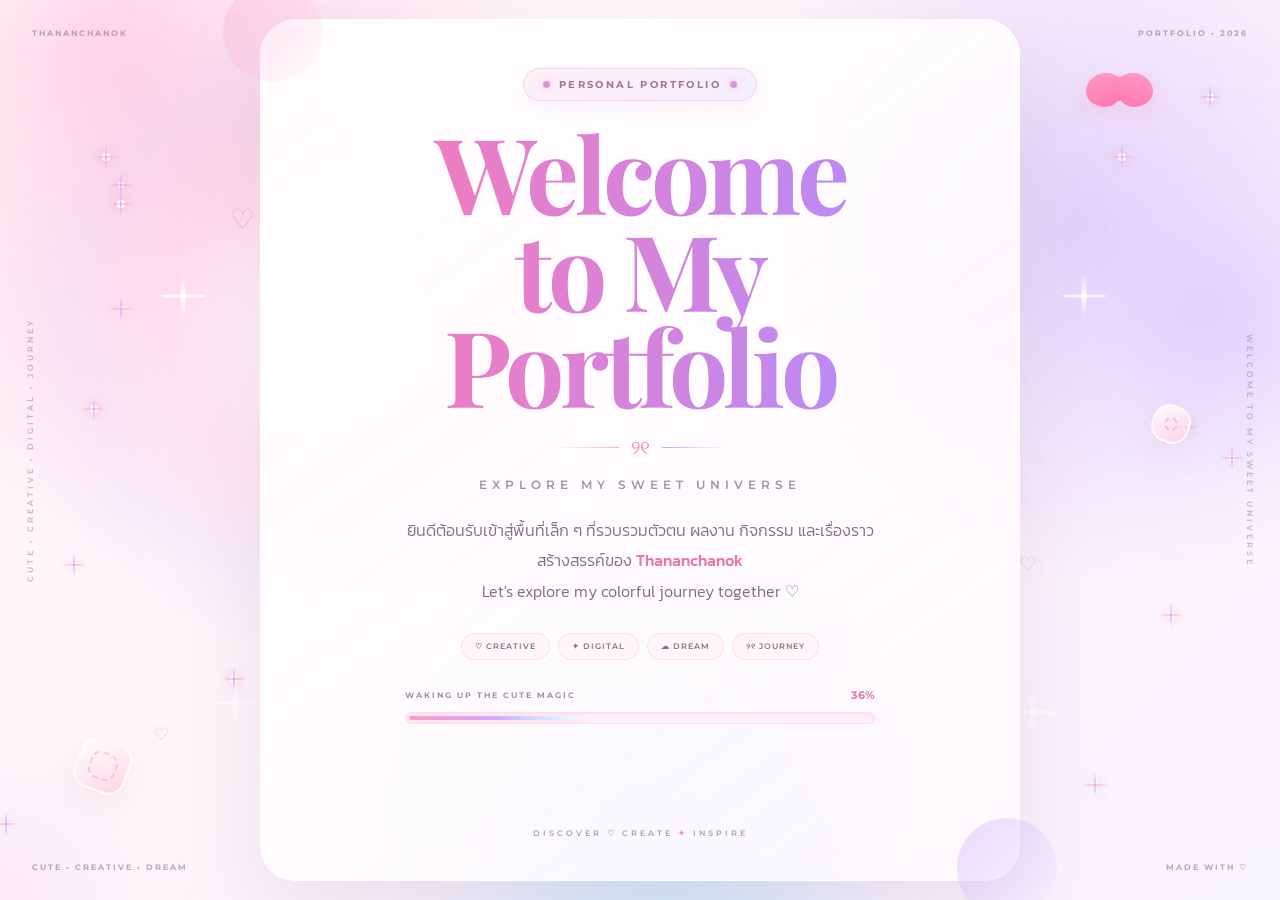
==== commit a07fd6f3: "Update index.html" ====
--- a/index.html
+++ b/index.html
@@ -1,4 +1,3 @@
-
 <!DOCTYPE html>
 <html lang="th">
 
@@ -9,35 +8,49 @@
 
 <title>Welcome | Thananchanok Portfolio</title>
 
+<!-- =========================================================
+     GOOGLE FONTS
+========================================================= -->
+
+<link rel="preconnect" href="https://fonts.googleapis.com">
+<link rel="preconnect" href="https://fonts.gstatic.com" crossorigin>
+
+<link href="https://fonts.googleapis.com/css2?family=Kanit:wght@300;400;500;600&family=Montserrat:wght@300;400;500;600;700&family=Playfair+Display:wght@500;600;700&display=swap" rel="stylesheet">
+
+
 <style>
 
 /* =========================================================
-   GOOGLE FONTS
-========================================================= */
-
-@import url('https://fonts.googleapis.com/css2?family=Kanit:wght@300;400;500;600&family=Montserrat:wght@300;400;500;600&family=Playfair+Display:wght@400;500;600&display=swap');
-
-
-/* =========================================================
    ROOT
 ========================================================= */
 
 :root{
 
-    --black:#090709;
-
-    --pink:#ffb8d8;
-    --pink-light:#ffdcec;
-    --pink-soft:#f8c7dc;
-
-    --green:#b9f5d0;
-    --green-soft:#d9ffe8;
+    --pink:#ff8fbd;
+    --pink-light:#ffc4dc;
+    --pink-soft:#ffe6f1;
+
+    --purple:#b99aff;
+    --purple-light:#ded2ff;
+
+    --blue:#91d9ff;
+    --blue-light:#dff5ff;
 
     --white:#ffffff;
-    --white-soft:#fff8fc;
-
-    --text:#eee5eb;
-    --muted:#a89da5;
+    --cream:#fffafd;
+
+    --text:#594b63;
+    --text-soft:#8d7e96;
+
+    --shadow:
+        0 25px 70px rgba(177,126,173,.18);
+
+    --shadow-soft:
+        0 12px 35px rgba(177,126,173,.13);
+
+    --radius-xl:36px;
+    --radius-lg:26px;
+    --radius-md:18px;
 
 }
 
@@ -52,24 +65,47 @@
     box-sizing:border-box;
 }
 
-html{
+html,
+body{
     width:100%;
     height:100%;
-    scroll-behavior:smooth;
 }
 
 body{
 
-    width:100%;
-    min-height:100%;
+    font-family:"Kanit",sans-serif;
 
     overflow:hidden;
 
-    background:var(--black);
-
-    color:white;
-
-    font-family:"Kanit",sans-serif;
+    background:
+        radial-gradient(
+            circle at 15% 20%,
+            rgba(255,183,213,.55),
+            transparent 30%
+        ),
+
+        radial-gradient(
+            circle at 85% 25%,
+            rgba(185,154,255,.38),
+            transparent 28%
+        ),
+
+        radial-gradient(
+            circle at 50% 90%,
+            rgba(145,217,255,.28),
+            transparent 30%
+        ),
+
+        linear-gradient(
+            135deg,
+            #fff9fc,
+            #fff5fa 45%,
+            #f8f4ff
+        );
+
+    color:var(--text);
+
+    -webkit-font-smoothing:antialiased;
 
 }
 
@@ -85,1939 +121,1701 @@
     width:100%;
     height:100vh;
 
-    overflow:hidden;
+    min-height:620px;
 
     display:flex;
+
     justify-content:center;
     align-items:center;
 
-    isolation:isolate;
+    overflow:hidden;
+
+}
+
+
+/* =========================================================
+   BACKGROUND BLOBS
+========================================================= */
+
+.background-light{
+
+    position:absolute;
+
+    width:100%;
+    height:100%;
+
+    inset:0;
+
+    pointer-events:none;
+
+}
+
+
+.aurora{
+
+    position:absolute;
+
+    border-radius:50%;
+
+    filter:blur(45px);
+
+    opacity:.65;
+
+    animation:
+        floatBlob 12s ease-in-out infinite;
+
+}
+
+
+.aurora.pink{
+
+    width:420px;
+    height:420px;
+
+    top:-160px;
+    left:-100px;
 
     background:
-
         radial-gradient(
-            ellipse at 50% 45%,
-            rgba(255,177,211,.14),
-            transparent 38%
-        ),
-
+            circle,
+            rgba(255,166,204,.7),
+            rgba(255,211,229,.15),
+            transparent 70%
+        );
+
+}
+
+
+.aurora.purple{
+
+    width:500px;
+    height:500px;
+
+    right:-200px;
+    top:80px;
+
+    background:
         radial-gradient(
-            ellipse at 15% 10%,
-            rgba(255,194,220,.13),
-            transparent 35%
-        ),
-
+            circle,
+            rgba(190,161,255,.55),
+            rgba(225,213,255,.1),
+            transparent 70%
+        );
+
+    animation-delay:-4s;
+
+}
+
+
+.aurora.blue{
+
+    width:450px;
+    height:450px;
+
+    left:35%;
+    bottom:-300px;
+
+    background:
         radial-gradient(
-            ellipse at 85% 90%,
-            rgba(166,239,194,.10),
-            transparent 35%
-        ),
-
-        linear-gradient(
-            135deg,
-            #080608 0%,
-            #100a0f 45%,
-            #08090a 100%
+            circle,
+            rgba(146,218,255,.5),
+            transparent 70%
         );
 
-}
-
-
-/* =========================================================
-   BACKGROUND LIGHT
-========================================================= */
-
-.background-light{
+    animation-delay:-7s;
+
+}
+
+
+@keyframes floatBlob{
+
+    0%,
+    100%{
+        transform:translate3d(0,0,0) scale(1);
+    }
+
+    50%{
+        transform:translate3d(25px,-20px,0) scale(1.08);
+    }
+
+}
+
+
+/* =========================================================
+   SOFT GLOW
+========================================================= */
+
+.halo{
 
     position:absolute;
 
-    inset:-30%;
-
-    z-index:0;
-
-    pointer-events:none;
+    width:650px;
+    height:650px;
+
+    border-radius:50%;
 
     background:
-
-        conic-gradient(
-            from 180deg at 50% 50%,
-            transparent,
-            rgba(255,183,215,.08),
-            transparent,
-            rgba(180,245,207,.06),
-            transparent
-        );
-
-    filter:blur(60px);
-
-    animation:
-        backgroundRotate 28s linear infinite;
-
-}
-
-
-@keyframes backgroundRotate{
-
-    from{
-        transform:rotate(0deg) scale(1);
-    }
-
-    to{
-        transform:rotate(360deg) scale(1.1);
-    }
-
-}
-
-
-/* =========================================================
-   SOFT AURORA
-========================================================= */
-
-.aurora{
-
-    position:absolute;
-
-    border-radius:50%;
-
-    pointer-events:none;
-
-    filter:blur(80px);
-
-    mix-blend-mode:screen;
-
-    z-index:1;
-
-}
-
-
-.aurora.pink{
-
-    width:850px;
-    height:430px;
-
-    top:-120px;
-    left:-180px;
-
-    background:
-
         radial-gradient(
-            ellipse,
-            rgba(255,165,207,.30),
-            rgba(255,194,221,.12) 40%,
+            circle,
+            rgba(255,255,255,.9) 0%,
+            rgba(255,220,235,.35) 35%,
+            rgba(222,210,255,.2) 55%,
             transparent 72%
         );
 
-    transform:rotate(-20deg);
+    filter:blur(5px);
 
     animation:
-        pinkAurora 15s ease-in-out infinite alternate;
-
-}
-
-
-.aurora.green{
-
-    width:750px;
-    height:380px;
-
+        haloPulse 6s ease-in-out infinite;
+
+}
+
+
+@keyframes haloPulse{
+
+    0%,
+    100%{
+        transform:scale(.95);
+        opacity:.7;
+    }
+
+    50%{
+        transform:scale(1.06);
+        opacity:1;
+    }
+
+}
+
+
+/* =========================================================
+   CLOUDS
+========================================================= */
+
+.cloud{
+
+    position:absolute;
+
+    background:rgba(255,255,255,.72);
+
+    border-radius:100px;
+
+    filter:blur(.2px);
+
+    box-shadow:
+        0 12px 30px rgba(189,156,190,.12);
+
+    opacity:.8;
+
+    animation:
+        cloudMove 18s linear infinite;
+
+}
+
+
+.cloud::before,
+.cloud::after{
+
+    content:"";
+
+    position:absolute;
+
+    background:inherit;
+
+    border-radius:50%;
+
+}
+
+
+.cloud::before{
+
+    width:65px;
+    height:65px;
+
+    left:25px;
+    top:-32px;
+
+}
+
+
+.cloud::after{
+
+    width:85px;
+    height:85px;
+
+    right:25px;
+    top:-42px;
+
+}
+
+
+.cloud.one{
+
+    width:190px;
+    height:48px;
+
+    top:12%;
+    left:-220px;
+
+}
+
+
+.cloud.two{
+
+    width:150px;
+    height:40px;
+
+    top:27%;
     right:-180px;
-    bottom:-100px;
-
-    background:
-
-        radial-gradient(
-            ellipse,
-            rgba(166,247,197,.22),
-            rgba(189,255,215,.08) 40%,
-            transparent 72%
-        );
-
-    transform:rotate(25deg);
+
+    animation-duration:22s;
+
+    animation-delay:-7s;
+
+}
+
+
+.cloud.three{
+
+    width:210px;
+    height:52px;
+
+    bottom:13%;
+    left:-240px;
+
+    animation-duration:25s;
+
+    animation-delay:-11s;
+
+}
+
+
+@keyframes cloudMove{
+
+    from{
+        transform:translateX(0);
+    }
+
+    to{
+        transform:translateX(calc(100vw + 500px));
+    }
+
+}
+
+
+/* =========================================================
+   DECORATIVE STARS
+========================================================= */
+
+.stars{
+
+    position:absolute;
+
+    inset:0;
+
+    pointer-events:none;
+
+}
+
+
+.star{
+
+    position:absolute;
+
+    width:8px;
+    height:8px;
+
+    border-radius:50%;
+
+    background:white;
+
+    box-shadow:
+        0 0 12px rgba(255,143,189,.8);
 
     animation:
-        greenAurora 18s ease-in-out infinite alternate;
-
-}
-
-
-.aurora.center{
-
-    width:650px;
-    height:650px;
+        twinkle 3s ease-in-out infinite;
+
+}
+
+
+.star::before{
+
+    content:"";
+
+    position:absolute;
+
+    width:26px;
+    height:2px;
 
     left:50%;
     top:50%;
 
-    transform:translate(-50%,-50%);
-
-    background:
-
-        radial-gradient(
-            circle,
-            rgba(255,205,225,.14),
-            rgba(255,181,215,.06) 38%,
-            transparent 72%
-        );
-
-    filter:blur(95px);
-
-    animation:
-        centerAurora 8s ease-in-out infinite alternate;
-
-}
-
-
-@keyframes pinkAurora{
-
-    0%{
-        transform:translate(0,0) rotate(-20deg) scale(1);
-    }
-
-    100%{
-        transform:translate(130px,70px) rotate(-12deg) scale(1.15);
-    }
-
-}
-
-
-@keyframes greenAurora{
-
-    0%{
-        transform:translate(0,0) rotate(25deg) scale(1);
-    }
-
-    100%{
-        transform:translate(-110px,-80px) rotate(15deg) scale(1.15);
-    }
-
-}
-
-
-@keyframes centerAurora{
-
-    0%{
-        opacity:.35;
-        transform:translate(-50%,-50%) scale(.85);
-    }
-
-    100%{
-        opacity:.8;
-        transform:translate(-50%,-50%) scale(1.15);
-    }
-
-}
-
-
-/* =========================================================
-   STAR FIELD
-========================================================= */
-
-.stars{
-
-    position:absolute;
-
-    inset:0;
-
-    z-index:4;
-
-    pointer-events:none;
-
-}
-
-
-/* =========================================================
-   BASIC STAR
-========================================================= */
-
-.star{
-
-    position:absolute;
-
-    width:3px;
-    height:3px;
-
-    border-radius:50%;
-
-    background:#fff;
-
-    box-shadow:
-
-        0 0 7px rgba(255,255,255,.9),
-        0 0 16px rgba(255,183,214,.8);
-
-    animation:
-        starFloat 5s ease-in-out infinite;
-
-}
-
-
-.star.green{
-
-    background:var(--green);
-
-    box-shadow:
-
-        0 0 7px var(--green),
-        0 0 18px rgba(172,247,201,.8);
-
-}
-
-
-.star.pink{
-
-    background:var(--pink-light);
-
-    box-shadow:
-
-        0 0 7px var(--pink-light),
-        0 0 18px rgba(255,165,208,.8);
-
-}
-
-
-/* STAR POSITIONS */
-
-.s1{top:8%;left:10%;animation-delay:.2s;}
-.s2{top:17%;left:23%;animation-delay:1.1s;}
-.s3{top:11%;left:48%;animation-delay:2s;}
-.s4{top:22%;left:78%;animation-delay:.8s;}
-.s5{top:9%;left:91%;animation-delay:2.4s;}
-
-.s6{top:36%;left:6%;animation-delay:1.5s;}
-.s7{top:43%;left:18%;animation-delay:3s;}
-.s8{top:31%;left:34%;animation-delay:.5s;}
-.s9{top:39%;left:67%;animation-delay:2.3s;}
-.s10{top:34%;left:89%;animation-delay:1.7s;}
-
-.s11{top:58%;left:8%;animation-delay:2.8s;}
-.s12{top:68%;left:20%;animation-delay:.7s;}
-.s13{top:73%;left:38%;animation-delay:1.8s;}
-.s14{top:65%;left:62%;animation-delay:3.2s;}
-.s15{top:59%;left:83%;animation-delay:.9s;}
-
-.s16{top:84%;left:11%;animation-delay:2.1s;}
-.s17{top:91%;left:31%;animation-delay:1.3s;}
-.s18{top:82%;left:53%;animation-delay:2.7s;}
-.s19{top:88%;left:73%;animation-delay:.4s;}
-.s20{top:76%;left:94%;animation-delay:1.9s;}
-
-.s21{top:27%;left:55%;animation-delay:3.4s;}
-.s22{top:51%;left:42%;animation-delay:1.2s;}
-.s23{top:47%;left:75%;animation-delay:2.5s;}
-.s24{top:14%;left:68%;animation-delay:3s;}
-.s25{top:70%;left:87%;animation-delay:1.6s;}
-
-
-/* =========================================================
-   STAR ANIMATION
-========================================================= */
-
-@keyframes starFloat{
-
-    0%,
-    100%{
-
-        opacity:.2;
-
-        transform:
-            translate3d(0,0,0)
-            scale(.55);
-
-    }
-
-    50%{
-
-        opacity:1;
-
-        transform:
-            translate3d(0,-7px,0)
-            scale(1.4);
-
-    }
-
-}
-
-
-/* =========================================================
-   LARGE CROSS STARS
-========================================================= */
-
-.glow-star{
-
-    position:absolute;
-
-    width:5px;
-    height:5px;
-
-    border-radius:50%;
-
-    z-index:5;
-
-    background:white;
-
-    box-shadow:
-
-        0 0 10px white,
-        0 0 24px var(--pink),
-        0 0 45px rgba(255,170,211,.7);
-
-    animation:
-        glowStar 4s ease-in-out infinite;
-
-}
-
-
-.glow-star::before{
-
-    content:"";
-
-    position:absolute;
-
-    width:70px;
-    height:1px;
-
-    left:50%;
-    top:50%;
-
-    transform:translate(-50%,-50%);
-
-    background:
-
-        linear-gradient(
-            90deg,
-            transparent,
-            rgba(255,220,235,.9),
-            transparent
-        );
-
-}
-
-
-.glow-star::after{
-
-    content:"";
-
-    position:absolute;
-
-    width:1px;
-    height:70px;
-
-    left:50%;
-    top:50%;
-
-    transform:translate(-50%,-50%);
-
-    background:
-
-        linear-gradient(
-            180deg,
-            transparent,
-            rgba(255,220,235,.9),
-            transparent
-        );
-
-}
-
-
-.glow-star.g1{
-    top:21%;
-    left:16%;
-}
-
-
-.glow-star.g2{
-
-    top:17%;
-    right:18%;
-
-    animation-delay:1.5s;
-
-}
-
-
-.glow-star.g3{
-
-    bottom:20%;
-    right:13%;
-
-    animation-delay:2.5s;
-
-}
-
-
-.glow-star.g4{
-
-    bottom:16%;
-    left:17%;
-
-    animation-delay:3.2s;
-
-    box-shadow:
-
-        0 0 10px white,
-        0 0 24px var(--green),
-        0 0 45px rgba(169,248,198,.7);
-
-}
-
-
-@keyframes glowStar{
-
-    0%,
-    100%{
-
-        opacity:.3;
-
-        transform:scale(.7);
-
-    }
-
-    50%{
-
-        opacity:1;
-
-        transform:scale(1.5);
-
-    }
-
-}
-
-
-/* =========================================================
-   FLOATING PARTICLES
-========================================================= */
-
-.particles{
-
-    position:absolute;
-
-    inset:0;
-
-    z-index:3;
-
-    pointer-events:none;
-
-}
-
-
-.particle{
-
-    position:absolute;
-
-    width:5px;
-    height:5px;
-
-    border-radius:50%;
-
-    background:var(--pink-light);
-
-    box-shadow:
-        0 0 12px var(--pink);
-
-    animation:
-        particleMove 10s linear infinite;
-
-}
-
-
-.particle.green{
-
-    background:var(--green);
-
-    box-shadow:
-        0 0 12px var(--green);
-
-}
-
-
-.p1{left:14%;top:80%;animation-delay:0s;}
-.p2{left:28%;top:70%;animation-delay:2s;}
-.p3{left:44%;top:85%;animation-delay:4s;}
-.p4{left:61%;top:75%;animation-delay:1s;}
-.p5{left:78%;top:82%;animation-delay:5s;}
-.p6{left:87%;top:50%;animation-delay:3s;}
-
-
-@keyframes particleMove{
-
-    0%{
-        transform:translateY(50px) scale(.4);
-        opacity:0;
-    }
-
-    20%{
-        opacity:.7;
-    }
-
-    50%{
-        transform:translateY(-100px) translateX(30px) scale(1);
-        opacity:1;
-    }
-
-    80%{
-        opacity:.5;
-    }
-
-    100%{
-        transform:translateY(-230px) translateX(-20px) scale(.3);
-        opacity:0;
-    }
-
-}
-
-
-/* =========================================================
-   ORBIT
-========================================================= */
-
-.orbit{
-
-    position:absolute;
-
-    width:780px;
-    height:780px;
-
-    border:1px solid rgba(255,190,218,.09);
-
-    border-radius:50%;
-
-    z-index:2;
-
     transform:
-        rotateX(65deg)
-        rotateZ(15deg);
-
-    animation:
-        orbitRotate 35s linear infinite;
-
-}
-
-
-.orbit::before{
-
-    content:"";
-
-    position:absolute;
-
-    inset:18%;
-
-    border:1px solid rgba(186,247,207,.07);
-
-    border-radius:50%;
-
-}
-
-
-.orbit::after{
-
-    content:"";
-
-    position:absolute;
-
-    width:9px;
-    height:9px;
-
-    border-radius:50%;
-
-    top:0;
-    left:50%;
-
-    background:var(--pink);
-
-    box-shadow:
-
-        0 0 12px var(--pink),
-        0 0 25px rgba(255,170,210,.8);
-
-}
-
-
-.orbit.second{
-
-    width:580px;
-    height:580px;
-
-    border-color:rgba(194,250,213,.07);
-
-    transform:
-        rotateX(68deg)
-        rotateZ(-25deg);
-
-    animation:
-        orbitReverse 28s linear infinite;
-
-}
-
-
-@keyframes orbitRotate{
-
-    from{
-        transform:rotateX(65deg) rotateZ(0deg);
-    }
-
-    to{
-        transform:rotateX(65deg) rotateZ(360deg);
-    }
-
-}
-
-
-@keyframes orbitReverse{
-
-    from{
-        transform:rotateX(68deg) rotateZ(360deg);
-    }
-
-    to{
-        transform:rotateX(68deg) rotateZ(0deg);
-    }
-
-}
-
-
-/* =========================================================
-   CENTER HALO
-========================================================= */
-
-.halo{
-
-    position:absolute;
-
-    width:520px;
-    height:520px;
-
-    border-radius:50%;
-
-    z-index:2;
-
-    background:
-
-        radial-gradient(
-            circle,
-            rgba(255,211,229,.12),
-            rgba(255,190,218,.04) 35%,
-            transparent 70%
-        );
-
-    filter:blur(8px);
-
-    animation:
-        haloPulse 6s ease-in-out infinite alternate;
-
-}
-
-
-@keyframes haloPulse{
-
-    from{
-
-        transform:scale(.85);
-
-        opacity:.4;
-
-    }
-
-    to{
-
-        transform:scale(1.15);
-
-        opacity:1;
-
-    }
-
-}
-
-
-/* =========================================================
-   GLASS CONTENT
-========================================================= */
-
-.content{
-
-    position:relative;
-
-    z-index:30;
-
-    width:min(950px,90%);
-
-    padding:55px 50px;
-
-    text-align:center;
-
-    border-radius:35px;
-
-    background:
-
-        linear-gradient(
-            135deg,
-            rgba(255,255,255,.055),
-            rgba(255,190,218,.025)
-        );
-
-    border:
-
-        1px solid
-        rgba(255,255,255,.10);
-
-    backdrop-filter:blur(22px);
-
-    box-shadow:
-
-        inset 0 1px 0
-        rgba(255,255,255,.10),
-
-        0 30px 100px
-        rgba(0,0,0,.30);
-
-    animation:
-        contentAppear 1.7s
-        cubic-bezier(.16,1,.3,1)
-        both;
-
-}
-
-
-@keyframes contentAppear{
-
-    0%{
-
-        opacity:0;
-
-        transform:
-            translateY(60px)
-            scale(.92);
-
-        filter:blur(15px);
-
-    }
-
-    100%{
-
-        opacity:1;
-
-        transform:
-            translateY(0)
-            scale(1);
-
-        filter:blur(0);
-
-    }
-
-}
-
-
-/* =========================================================
-   TOP LABEL
-========================================================= */
-
-.label{
-
-    display:inline-flex;
-
-    align-items:center;
-
-    gap:10px;
-
-    padding:9px 20px;
-
-    margin-bottom:25px;
-
-    border-radius:100px;
-
-    border:
-        1px solid
-        rgba(255,192,218,.25);
-
-    background:
-        rgba(255,190,217,.055);
-
-    color:#f4cede;
-
-    font-family:"Montserrat",sans-serif;
-
-    font-size:9px;
-
-    letter-spacing:4px;
-
-    text-transform:uppercase;
-
-    animation:
-        labelAppear 1s
-        .4s
-        both;
-
-}
-
-
-.label-dot{
-
-    width:6px;
-    height:6px;
-
-    border-radius:50%;
-
-    background:var(--green);
-
-    box-shadow:
-
-        0 0 8px var(--green),
-        0 0 17px rgba(171,249,199,.8);
-
-    animation:
-        dotPulse 2s ease-in-out infinite;
-
-}
-
-
-@keyframes labelAppear{
-
-    from{
-
-        opacity:0;
-
-        transform:
-            translateY(20px)
-            scale(.8);
-
-    }
-
-    to{
-
-        opacity:1;
-
-        transform:
-            translateY(0)
-            scale(1);
-
-    }
-
-}
-
-
-@keyframes dotPulse{
-
-    0%,
-    100%{
-        transform:scale(.7);
-        opacity:.5;
-    }
-
-    50%{
-        transform:scale(1.5);
-        opacity:1;
-    }
-
-}
-
-
-/* =========================================================
-   MAIN TITLE
-========================================================= */
-
-.title{
-
-    font-family:"Playfair Display",serif;
-
-    font-weight:500;
-
-    font-size:
-        clamp(48px,8vw,100px);
-
-    line-height:.98;
-
-    letter-spacing:-4px;
-
-    color:white;
-
-    text-shadow:
-
-        0 0 30px rgba(255,188,216,.16);
-
-    animation:
-        titleAppear 1.5s
-        .15s
-        cubic-bezier(.16,1,.3,1)
-        both;
-
-}
-
-
-.title-main{
-
-    display:block;
-
-    color:#fff;
-
-}
-
-
-.title-gradient{
-
-    display:block;
-
-    margin-top:5px;
-
-    background:
-
-        linear-gradient(
-            100deg,
-            #ffffff 0%,
-            #ffd8e8 28%,
-            #ffb4d2 50%,
-            #d7ffe5 72%,
-            #ffffff 100%
-        );
-
-    background-size:300% auto;
-
-    -webkit-background-clip:text;
-    background-clip:text;
-
-    color:transparent;
-
-    animation:
-        gradientMove 7s ease infinite;
-
-}
-
-
-@keyframes titleAppear{
-
-    0%{
-
-        opacity:0;
-
-        transform:
-            translateY(60px)
-            scale(.86)
-            rotateX(15deg);
-
-        filter:blur(16px);
-
-    }
-
-    100%{
-
-        opacity:1;
-
-        transform:
-            translateY(0)
-            scale(1)
-            rotateX(0);
-
-        filter:blur(0);
-
-    }
-
-}
-
-
-@keyframes gradientMove{
-
-    0%{
-        background-position:0% center;
-    }
-
-    50%{
-        background-position:100% center;
-    }
-
-    100%{
-        background-position:0% center;
-    }
-
-}
-
-
-/* =========================================================
-   TITLE SHIMMER
-========================================================= */
-
-.title-wrap{
-
-    position:relative;
-
-    display:inline-block;
-
-}
-
-
-.title-wrap::after{
-
-    content:"";
-
-    position:absolute;
-
-    top:-10%;
-    left:-30%;
-
-    width:20%;
-    height:120%;
-
-    background:
-
-        linear-gradient(
-            90deg,
-            transparent,
-            rgba(255,255,255,.35),
-            transparent
-        );
-
-    transform:
-        skewX(-18deg)
-        translateX(-200%);
-
-    animation:
-        titleShimmer 5s
-        2s
-        ease-in-out
-        infinite;
-
-    pointer-events:none;
-
-}
-
-
-@keyframes titleShimmer{
-
-    0%,
-    55%{
-        transform:
-            skewX(-18deg)
-            translateX(-200%);
-    }
-
-    75%{
-        transform:
-            skewX(-18deg)
-            translateX(700%);
-    }
-
-    100%{
-        transform:
-            skewX(-18deg)
-            translateX(700%);
-    }
-
-}
-
-
-/* =========================================================
-   SUBTITLE
-========================================================= */
-
-.subtitle{
-
-    margin-top:22px;
-
-    color:#ddd1d8;
-
-    font-family:"Montserrat",sans-serif;
-
-    font-size:
-        clamp(10px,1.4vw,14px);
-
-    letter-spacing:8px;
-
-    text-transform:uppercase;
-
-    opacity:0;
-
-    animation:
-        subtitleAppear 1.3s
-        .8s
-        cubic-bezier(.16,1,.3,1)
-        forwards;
-
-}
-
-
-@keyframes subtitleAppear{
-
-    from{
-
-        opacity:0;
-
-        letter-spacing:20px;
-
-        transform:
-            translateY(18px);
-
-    }
-
-    to{
-
-        opacity:1;
-
-        letter-spacing:8px;
-
-        transform:
-            translateY(0);
-
-    }
-
-}
-
-
-/* =========================================================
-   DESCRIPTION
-========================================================= */
-
-.description{
-
-    max-width:650px;
-
-    margin:27px auto 30px;
-
-    color:#bfb4bb;
-
-    font-size:14px;
-
-    font-weight:300;
-
-    line-height:2;
-
-    opacity:0;
-
-    animation:
-        descriptionAppear 1.2s
-        1.15s
-        ease
-        forwards;
-
-}
-
-
-.description strong{
-
-    color:#ffd2e5;
-
-    font-weight:400;
-
-    text-shadow:
-        0 0 15px rgba(255,180,211,.25);
-
-}
-
-
-.description .green-text{
-
-    color:#c9f8d9;
-
-}
-
-
-@keyframes descriptionAppear{
-
-    from{
-
-        opacity:0;
-
-        transform:
-            translateY(18px);
-
-    }
-
-    to{
-
-        opacity:1;
-
-        transform:
-            translateY(0);
-
-    }
-
-}
-
-
-/* =========================================================
-   LOADING
-========================================================= */
-
-.loading{
-
-    width:min(440px,85%);
-
-    margin:auto;
-
-    opacity:0;
-
-    animation:
-        loadingAppear 1s
-        1.5s
-        ease
-        forwards;
-
-}
-
-
-.loading-info{
-
-    display:flex;
-
-    justify-content:space-between;
-
-    margin-bottom:10px;
-
-    color:#94888f;
-
-    font-family:"Montserrat",sans-serif;
-
-    font-size:8px;
-
-    letter-spacing:2px;
-
-}
-
-
-.progress{
-
-    position:relative;
-
-    width:100%;
-
-    height:3px;
-
-    overflow:hidden;
-
-    border-radius:50px;
-
-    background:
-        rgba(255,255,255,.08);
-
-}
-
-
-.progress-bar{
-
-    position:relative;
-
-    width:0%;
-
-    height:100%;
-
-    border-radius:50px;
-
-    background:
-
-        linear-gradient(
-            90deg,
-            #e9a8c5,
-            #ffd3e5,
-            #c4f7d5,
-            #ffffff
-        );
-
-    box-shadow:
-
-        0 0 10px rgba(255,180,211,.8),
-        0 0 25px rgba(190,245,208,.3);
-
-    transition:
-        width .08s linear;
-
-}
-
-
-.progress-bar::after{
-
-    content:"";
-
-    position:absolute;
-
-    top:0;
-    right:0;
-
-    width:80px;
-    height:100%;
-
-    background:
-
-        linear-gradient(
-            90deg,
-            transparent,
-            rgba(255,255,255,.9)
-        );
-
-    filter:blur(3px);
-
-}
-
-
-@keyframes loadingAppear{
-
-    from{
-
-        opacity:0;
-
-        transform:
-            translateY(15px);
-
-    }
-
-    to{
-
-        opacity:1;
-
-        transform:
-            translateY(0);
-
-    }
-
-}
-
-
-/* =========================================================
-   ENTER BUTTON
-========================================================= */
-
-.enter{
-
-    position:relative;
-
-    display:inline-flex;
-
-    align-items:center;
-    justify-content:center;
-
-    gap:14px;
-
-    margin-top:30px;
-
-    padding:15px 34px;
-
-    border-radius:100px;
-
-    border:
-        1px solid
-        rgba(255,202,222,.35);
-
-    background:
-
-        linear-gradient(
-            135deg,
-            rgba(255,184,214,.10),
-            rgba(194,247,210,.06)
-        );
-
-    color:#fff2f8;
-
-    text-decoration:none;
-
-    font-family:"Montserrat",sans-serif;
-
-    font-size:10px;
-
-    letter-spacing:3px;
-
-    backdrop-filter:blur(18px);
-
-    box-shadow:
-
-        inset 0 1px 0
-        rgba(255,255,255,.12),
-
-        0 0 30px
-        rgba(255,177,211,.10);
-
-    overflow:hidden;
-
-    opacity:0;
-
-    pointer-events:none;
-
-    transition:
-        .45s ease;
-
-}
-
-
-.enter.show{
-
-    opacity:1;
-
-    pointer-events:auto;
-
-    animation:
-        buttonAppear .9s
-        cubic-bezier(.16,1,.3,1);
-
-}
-
-
-.enter::before{
-
-    content:"";
-
-    position:absolute;
-
-    inset:0;
-
-    background:
-
-        linear-gradient(
-            110deg,
-            transparent 25%,
-            rgba(255,255,255,.25),
-            transparent 75%
-        );
-
-    transform:
-        translateX(-120%);
-
-    transition:
-        transform .8s ease;
-
-}
-
-
-.enter:hover::before{
-
-    transform:
-        translateX(120%);
-
-}
-
-
-.enter:hover{
-
-    transform:
-        translateY(-5px)
-        scale(1.03);
-
-    border-color:
-        rgba(255,216,231,.75);
-
-    box-shadow:
-
-        0 0 30px
-        rgba(255,170,209,.25),
-
-        0 12px 45px
-        rgba(0,0,0,.25);
-
-}
-
-
-.enter-icon{
-
-    color:var(--green);
-
-    text-shadow:
-        0 0 10px var(--green);
-
-    animation:
-        iconPulse 2s ease-in-out infinite;
-
-}
-
-
-@keyframes buttonAppear{
-
-    from{
-
-        opacity:0;
-
-        transform:
-            translateY(20px)
-            scale(.9);
-
-    }
-
-    to{
-
-        opacity:1;
-
-        transform:
-            translateY(0)
-            scale(1);
-
-    }
-
-}
-
-
-@keyframes iconPulse{
-
-    0%,
-    100%{
-        transform:scale(.8);
-        opacity:.6;
-    }
-
-    50%{
-        transform:scale(1.3);
-        opacity:1;
-    }
-
-}
-
-
-/* =========================================================
-   CORNERS
-========================================================= */
-
-.corner{
-
-    position:absolute;
-
-    z-index:30;
-
-    top:28px;
-
-    color:#897e85;
-
-    font-family:"Montserrat",sans-serif;
-
-    font-size:8px;
-
-    letter-spacing:3px;
-
-    opacity:.8;
-
-}
-
-
-.corner.left{
-    left:30px;
-}
-
-
-.corner.right{
-    right:30px;
-}
-
-
-/* =========================================================
-   SIDE TEXT
-========================================================= */
-
-.side-text{
-
-    position:absolute;
-
-    top:50%;
-
-    z-index:30;
-
-    color:#746b72;
-
-    font-family:"Montserrat",sans-serif;
-
-    font-size:7px;
-
-    letter-spacing:4px;
-
-    writing-mode:vertical-rl;
-
-    opacity:.55;
-
-}
-
-
-.side-left{
-
-    left:25px;
-
-    transform:
-        translateY(-50%)
-        rotate(180deg);
-
-}
-
-
-.side-right{
-
-    right:25px;
-
-    transform:
-        translateY(-50%);
-
-}
-
-
-/* =========================================================
-   BOTTOM
-========================================================= */
-
-.bottom-line{
-
-    position:absolute;
-
-    left:50%;
-    bottom:24px;
-
-    transform:
-        translateX(-50%);
-
-    z-index:30;
-
-    display:flex;
-
-    align-items:center;
-
-    gap:14px;
-
-    color:#746a71;
-
-    font-family:"Montserrat",sans-serif;
-
-    font-size:7px;
-
-    letter-spacing:3px;
-
-    white-space:nowrap;
-
-}
-
-
-.bottom-line::before,
-.bottom-line::after{
-
-    content:"";
-
-    width:38px;
-
-    height:1px;
-
-}
-
-
-.bottom-line::before{
+        translate(-50%,-50%);
 
     background:
         linear-gradient(
             90deg,
             transparent,
-            rgba(255,184,214,.5)
+            rgba(255,143,189,.55),
+            transparent
         );
 
 }
 
 
-.bottom-line::after{
+.star::after{
+
+    content:"";
+
+    position:absolute;
+
+    width:2px;
+    height:26px;
+
+    left:50%;
+    top:50%;
+
+    transform:
+        translate(-50%,-50%);
+
+    background:
+        linear-gradient(
+            180deg,
+            transparent,
+            rgba(185,154,255,.55),
+            transparent
+        );
+
+}
+
+
+.star:nth-child(1){
+    left:8%;
+    top:17%;
+    animation-delay:-1s;
+}
+
+.star:nth-child(2){
+    left:18%;
+    top:75%;
+    animation-delay:-2s;
+}
+
+.star:nth-child(3){
+    left:28%;
+    top:12%;
+    animation-delay:-.5s;
+}
+
+.star:nth-child(4){
+    right:12%;
+    top:17%;
+    animation-delay:-1.5s;
+}
+
+.star:nth-child(5){
+    right:23%;
+    top:76%;
+    animation-delay:-2.5s;
+}
+
+.star:nth-child(6){
+    right:32%;
+    top:10%;
+    animation-delay:-.8s;
+}
+
+.star:nth-child(7){
+    left:7%;
+    top:45%;
+    animation-delay:-1.8s;
+}
+
+.star:nth-child(8){
+    right:7%;
+    top:47%;
+    animation-delay:-2.2s;
+}
+
+
+@keyframes twinkle{
+
+    0%,
+    100%{
+        transform:scale(.55);
+        opacity:.35;
+    }
+
+    50%{
+        transform:scale(1.25);
+        opacity:1;
+    }
+
+}
+
+
+/* =========================================================
+   BIG SPARKLES
+========================================================= */
+
+.glow-star{
+
+    position:absolute;
+
+    width:34px;
+    height:34px;
+
+    animation:
+        sparkle 4s ease-in-out infinite;
+
+}
+
+
+.glow-star::before,
+.glow-star::after{
+
+    content:"";
+
+    position:absolute;
+
+    background:
+        linear-gradient(
+            transparent,
+            rgba(255,255,255,.95),
+            transparent
+        );
+
+    border-radius:100%;
+
+}
+
+
+.glow-star::before{
+
+    width:5px;
+    height:44px;
+
+    left:50%;
+    top:50%;
+
+    transform:
+        translate(-50%,-50%);
+
+}
+
+
+.glow-star::after{
+
+    width:44px;
+    height:5px;
+
+    left:50%;
+    top:50%;
+
+    transform:
+        translate(-50%,-50%);
+
+}
+
+
+.glow-star.one{
+    left:13%;
+    top:31%;
+}
+
+.glow-star.two{
+    right:14%;
+    top:31%;
+    animation-delay:-1s;
+}
+
+.glow-star.three{
+    left:17%;
+    bottom:20%;
+    animation-delay:-2s;
+}
+
+.glow-star.four{
+    right:18%;
+    bottom:19%;
+    animation-delay:-3s;
+}
+
+
+@keyframes sparkle{
+
+    0%,
+    100%{
+        transform:scale(.6) rotate(0deg);
+        opacity:.4;
+    }
+
+    50%{
+        transform:scale(1.25) rotate(45deg);
+        opacity:1;
+    }
+
+}
+
+
+/* =========================================================
+   HEARTS
+========================================================= */
+
+.heart{
+
+    position:absolute;
+
+    color:rgba(255,143,189,.65);
+
+    font-size:28px;
+
+    animation:
+        heartFloat 6s ease-in-out infinite;
+
+    text-shadow:
+        0 5px 20px rgba(255,143,189,.25);
+
+}
+
+
+.heart.one{
+
+    left:18%;
+    top:22%;
+
+}
+
+
+.heart.two{
+
+    right:19%;
+    top:61%;
+
+    font-size:20px;
+
+    animation-delay:-2s;
+
+}
+
+
+.heart.three{
+
+    left:12%;
+    bottom:17%;
+
+    font-size:17px;
+
+    animation-delay:-4s;
+
+}
+
+
+@keyframes heartFloat{
+
+    0%,
+    100%{
+        transform:translateY(0) rotate(-8deg);
+    }
+
+    50%{
+        transform:translateY(-18px) rotate(8deg);
+    }
+
+}
+
+
+/* =========================================================
+   BOW
+========================================================= */
+
+.bow{
+
+    position:absolute;
+
+    width:65px;
+    height:42px;
+
+    top:8%;
+
+    right:10%;
+
+    animation:
+        bowFloat 5s ease-in-out infinite;
+
+}
+
+
+.bow::before,
+.bow::after{
+
+    content:"";
+
+    position:absolute;
+
+    top:0;
+
+    width:35px;
+    height:35px;
+
+    background:
+        linear-gradient(
+            135deg,
+            #ff9fc7,
+            #ff74ad
+        );
+
+    border-radius:
+        65% 35% 55% 45%;
+
+    box-shadow:
+        0 8px 20px rgba(255,120,174,.18);
+
+}
+
+
+.bow::before{
+
+    left:0;
+
+    transform:
+        rotate(25deg);
+
+}
+
+
+.bow::after{
+
+    right:0;
+
+    transform:
+        scaleX(-1)
+        rotate(25deg);
+
+}
+
+
+.bow{
+
+    background:
+        radial-gradient(
+            circle,
+            #ff5fa0 0 7px,
+            transparent 8px
+        );
+
+}
+
+
+@keyframes bowFloat{
+
+    0%,
+    100%{
+        transform:rotate(-5deg) translateY(0);
+    }
+
+    50%{
+        transform:rotate(5deg) translateY(-8px);
+    }
+
+}
+
+
+/* =========================================================
+   MAIN CARD
+========================================================= */
+
+.content{
+
+    position:relative;
+
+    z-index:20;
+
+    width:min(760px,90%);
+
+    padding:48px 55px 42px;
+
+    text-align:center;
+
+    border-radius:var(--radius-xl);
+
+    background:
+        linear-gradient(
+            145deg,
+            rgba(255,255,255,.92),
+            rgba(255,249,253,.83)
+        );
+
+    border:
+        1px solid rgba(255,255,255,.9);
+
+    box-shadow:
+
+        0 35px 90px rgba(164,123,164,.18),
+
+        inset 0 1px 0 rgba(255,255,255,.95);
+
+    backdrop-filter:
+        blur(22px);
+
+    -webkit-backdrop-filter:
+        blur(22px);
+
+    animation:
+        cardAppear 1.3s cubic-bezier(.2,.8,.2,1) both;
+
+}
+
+
+@keyframes cardAppear{
+
+    from{
+
+        opacity:0;
+
+        transform:
+            translateY(35px)
+            scale(.94);
+
+    }
+
+    to{
+
+        opacity:1;
+
+        transform:
+            translateY(0)
+            scale(1);
+
+    }
+
+}
+
+
+/* =========================================================
+   CARD DECORATION
+========================================================= */
+
+.content::before{
+
+    content:"";
+
+    position:absolute;
+
+    width:100px;
+    height:100px;
+
+    left:-38px;
+    top:-38px;
+
+    border-radius:50%;
+
+    background:
+        linear-gradient(
+            135deg,
+            rgba(255,178,210,.45),
+            rgba(255,255,255,0)
+        );
+
+}
+
+
+.content::after{
+
+    content:"";
+
+    position:absolute;
+
+    width:100px;
+    height:100px;
+
+    right:-38px;
+    bottom:-38px;
+
+    border-radius:50%;
+
+    background:
+        linear-gradient(
+            135deg,
+            rgba(191,165,255,.38),
+            rgba(255,255,255,0)
+        );
+
+}
+
+
+/* =========================================================
+   TOP BADGE
+========================================================= */
+
+.label{
+
+    display:inline-flex;
+
+    align-items:center;
+
+    gap:9px;
+
+    padding:9px 19px;
+
+    margin-bottom:22px;
+
+    border-radius:100px;
+
+    background:
+        linear-gradient(
+            135deg,
+            #fff0f7,
+            #f4efff
+        );
+
+    border:
+        1px solid rgba(255,170,207,.45);
+
+    color:#aa7193;
+
+    font-family:"Montserrat",sans-serif;
+
+    font-size:10px;
+
+    font-weight:700;
+
+    letter-spacing:2.4px;
+
+    box-shadow:
+        0 7px 20px rgba(208,150,184,.1);
+
+    animation:
+        badgeFloat 4s ease-in-out infinite;
+
+}
+
+
+.label .dot{
+
+    width:7px;
+    height:7px;
+
+    border-radius:50%;
+
+    background:
+        linear-gradient(
+            135deg,
+            var(--pink),
+            var(--purple)
+        );
+
+    box-shadow:
+        0 0 10px rgba(255,143,189,.6);
+
+}
+
+
+@keyframes badgeFloat{
+
+    0%,
+    100%{
+        transform:translateY(0);
+    }
+
+    50%{
+        transform:translateY(-4px);
+    }
+
+}
+
+
+/* =========================================================
+   TITLE
+========================================================= */
+
+.title{
+
+    position:relative;
+
+    font-family:"Playfair Display",serif;
+
+    font-size:
+        clamp(62px,9vw,105px);
+
+    line-height:.92;
+
+    font-weight:700;
+
+    letter-spacing:-4px;
+
+    color:#66556e;
+
+    margin-bottom:8px;
+
+}
+
+
+.title span{
+
+    display:block;
+
+    background:
+        linear-gradient(
+            100deg,
+            #ff79b1,
+            #b18cff 48%,
+            #75cfff
+        );
+
+    -webkit-background-clip:text;
+    background-clip:text;
+
+    -webkit-text-fill-color:transparent;
+
+    background-size:200% auto;
+
+    animation:
+        gradientMove 5s ease infinite;
+
+}
+
+
+@keyframes gradientMove{
+
+    0%{
+        background-position:0% center;
+    }
+
+    50%{
+        background-position:100% center;
+    }
+
+    100%{
+        background-position:0% center;
+    }
+
+}
+
+
+/* =========================================================
+   RIBBON LINE
+========================================================= */
+
+.ribbon-line{
+
+    display:flex;
+
+    justify-content:center;
+    align-items:center;
+
+    gap:12px;
+
+    margin:20px 0 15px;
+
+}
+
+
+.ribbon-line .line{
+
+    width:65px;
+    height:1px;
 
     background:
         linear-gradient(
             90deg,
-            rgba(190,244,208,.5),
+            transparent,
+            #ffabc9
+        );
+
+}
+
+
+.ribbon-line .line.right{
+
+    background:
+        linear-gradient(
+            90deg,
+            #bda8ff,
             transparent
         );
 
 }
 
 
+.ribbon-line .symbol{
+
+    color:#ff83b7;
+
+    font-size:19px;
+
+    animation:
+        rotateSymbol 5s linear infinite;
+
+}
+
+
+@keyframes rotateSymbol{
+
+    to{
+        transform:rotate(360deg);
+    }
+
+}
+
+
+/* =========================================================
+   SUBTITLE
+========================================================= */
+
+.subtitle{
+
+    font-family:"Montserrat",sans-serif;
+
+    font-size:12px;
+
+    font-weight:600;
+
+    letter-spacing:5px;
+
+    text-transform:uppercase;
+
+    color:#a391a9;
+
+    margin-bottom:23px;
+
+}
+
+
+/* =========================================================
+   DESCRIPTION
+========================================================= */
+
+.description{
+
+    max-width:520px;
+
+    margin:0 auto 27px;
+
+    font-size:16px;
+
+    line-height:1.9;
+
+    font-weight:300;
+
+    color:#806f88;
+
+}
+
+
+.description strong{
+
+    color:#e778a9;
+
+    font-weight:500;
+
+}
+
+
+/* =========================================================
+   MINI TAGS
+========================================================= */
+
+.tags{
+
+    display:flex;
+
+    justify-content:center;
+
+    flex-wrap:wrap;
+
+    gap:8px;
+
+    margin-bottom:28px;
+
+}
+
+
+.tag{
+
+    padding:7px 13px;
+
+    border-radius:100px;
+
+    font-family:"Montserrat",sans-serif;
+
+    font-size:8px;
+
+    font-weight:600;
+
+    letter-spacing:1px;
+
+    color:#8d7181;
+
+    background:rgba(255,245,250,.9);
+
+    border:
+        1px solid rgba(255,186,214,.4);
+
+}
+
+
+/* =========================================================
+   LOADING AREA
+========================================================= */
+
+.loading-area{
+
+    width:min(470px,100%);
+
+    margin:0 auto;
+
+}
+
+
+.loading-head{
+
+    display:flex;
+
+    justify-content:space-between;
+
+    align-items:center;
+
+    margin-bottom:10px;
+
+}
+
+
+.loading-text{
+
+    font-family:"Montserrat",sans-serif;
+
+    font-size:8px;
+
+    letter-spacing:2px;
+
+    font-weight:700;
+
+    color:#a58fa5;
+
+}
+
+
+.percent{
+
+    font-family:"Montserrat",sans-serif;
+
+    font-size:11px;
+
+    font-weight:700;
+
+    color:#df77aa;
+
+}
+
+
+/* =========================================================
+   PROGRESS
+========================================================= */
+
+.progress{
+
+    position:relative;
+
+    width:100%;
+
+    height:12px;
+
+    padding:3px;
+
+    overflow:hidden;
+
+    border-radius:100px;
+
+    background:
+        #fff0f7;
+
+    border:
+        1px solid rgba(255,187,214,.4);
+
+    box-shadow:
+        inset 0 2px 7px rgba(190,130,160,.08);
+
+}
+
+
+.progress-bar{
+
+    position:relative;
+
+    width:0%;
+
+    height:100%;
+
+    border-radius:100px;
+
+    background:
+        linear-gradient(
+            90deg,
+            #ff9bc4,
+            #d0aaff,
+            #9edfff
+        );
+
+    box-shadow:
+        0 3px 13px rgba(255,140,190,.3);
+
+    transition:
+        width .15s linear;
+
+}
+
+
+.progress-bar::after{
+
+    content:"";
+
+    position:absolute;
+
+    top:0;
+    right:0;
+
+    width:80px;
+    height:100%;
+
+    background:
+        linear-gradient(
+            90deg,
+            transparent,
+            rgba(255,255,255,.8)
+        );
+
+    animation:
+        shine 1.5s linear infinite;
+
+}
+
+
+@keyframes shine{
+
+    from{
+        transform:translateX(-80px);
+    }
+
+    to{
+        transform:translateX(80px);
+    }
+
+}
+
+
+/* =========================================================
+   ENTER BUTTON
+========================================================= */
+
+.enter-btn{
+
+    position:relative;
+
+    display:inline-flex;
+
+    align-items:center;
+
+    justify-content:center;
+
+    gap:12px;
+
+    min-width:215px;
+
+    padding:14px 25px;
+
+    margin-top:28px;
+
+    border:none;
+
+    border-radius:100px;
+
+    text-decoration:none;
+
+    cursor:pointer;
+
+    overflow:hidden;
+
+    font-family:"Montserrat",sans-serif;
+
+    font-size:10px;
+
+    font-weight:700;
+
+    letter-spacing:2px;
+
+    color:white;
+
+    background:
+        linear-gradient(
+            110deg,
+            #ff8ebc,
+            #c39cff,
+            #8fdcff
+        );
+
+    background-size:200% auto;
+
+    box-shadow:
+        0 12px 28px rgba(211,139,183,.25);
+
+    opacity:0;
+
+    pointer-events:none;
+
+    transform:
+        translateY(12px)
+        scale(.95);
+
+    transition:
+        .45s cubic-bezier(.2,.8,.2,1);
+
+}
+
+
+.enter-btn.show{
+
+    opacity:1;
+
+    pointer-events:auto;
+
+    transform:
+        translateY(0)
+        scale(1);
+
+}
+
+
+.enter-btn:hover{
+
+    transform:
+        translateY(-3px)
+        scale(1.025);
+
+    background-position:
+        100% center;
+
+    box-shadow:
+        0 17px 35px rgba(205,136,182,.32);
+
+}
+
+
+.enter-btn:active{
+
+    transform:
+        translateY(0)
+        scale(.98);
+
+}
+
+
+.enter-btn .icon{
+
+    font-size:17px;
+
+    transition:
+        transform .35s ease;
+
+}
+
+
+.enter-btn:hover .icon{
+
+    transform:
+        rotate(15deg)
+        scale(1.15);
+
+}
+
+
+/* =========================================================
+   BOTTOM MESSAGE
+========================================================= */
+
+.bottom-text{
+
+    margin-top:28px;
+
+    font-family:"Montserrat",sans-serif;
+
+    font-size:8px;
+
+    font-weight:600;
+
+    letter-spacing:3px;
+
+    color:#b19eaf;
+
+}
+
+
+.bottom-text span{
+
+    color:#f28ab8;
+
+}
+
+
+/* =========================================================
+   CORNER LABELS
+========================================================= */
+
+.corner{
+
+    position:absolute;
+
+    z-index:30;
+
+    font-family:"Montserrat",sans-serif;
+
+    font-size:8px;
+
+    font-weight:700;
+
+    letter-spacing:2px;
+
+    color:rgba(126,108,132,.55);
+
+}
+
+
+.corner.top-left{
+
+    top:28px;
+    left:32px;
+
+}
+
+
+.corner.top-right{
+
+    top:28px;
+    right:32px;
+
+}
+
+
+.corner.bottom-left{
+
+    bottom:28px;
+    left:32px;
+
+}
+
+
+.corner.bottom-right{
+
+    bottom:28px;
+    right:32px;
+
+}
+
+
+/* =========================================================
+   SIDE TEXT
+========================================================= */
+
+.side-text{
+
+    position:absolute;
+
+    z-index:10;
+
+    font-family:"Montserrat",sans-serif;
+
+    font-size:8px;
+
+    font-weight:600;
+
+    letter-spacing:3px;
+
+    color:rgba(126,108,132,.45);
+
+    writing-mode:vertical-rl;
+
+}
+
+
+.side-text.left{
+
+    left:25px;
+    top:50%;
+
+    transform:
+        translateY(-50%)
+        rotate(180deg);
+
+}
+
+
+.side-text.right{
+
+    right:25px;
+    top:50%;
+
+    transform:
+        translateY(-50%);
+
+}
+
+
+/* =========================================================
+   FLOATING CANDY
+========================================================= */
+
+.candy{
+
+    position:absolute;
+
+    width:52px;
+    height:52px;
+
+    border-radius:16px;
+
+    transform:rotate(20deg);
+
+    background:
+        linear-gradient(
+            135deg,
+            rgba(255,255,255,.9),
+            rgba(255,205,225,.8)
+        );
+
+    border:
+        2px solid rgba(255,255,255,.8);
+
+    box-shadow:
+        0 12px 30px rgba(211,145,178,.13);
+
+    animation:
+        candyFloat 7s ease-in-out infinite;
+
+}
+
+
+.candy::before{
+
+    content:"";
+
+    position:absolute;
+
+    inset:10px;
+
+    border-radius:10px;
+
+    border:
+        2px dashed rgba(255,145,190,.45);
+
+}
+
+
+.candy.one{
+
+    left:6%;
+    bottom:12%;
+
+}
+
+
+.candy.two{
+
+    right:7%;
+    top:45%;
+
+    width:38px;
+    height:38px;
+
+    animation-delay:-3s;
+
+}
+
+
+@keyframes candyFloat{
+
+    0%,
+    100%{
+        transform:
+            rotate(20deg)
+            translateY(0);
+    }
+
+    50%{
+        transform:
+            rotate(35deg)
+            translateY(-17px);
+    }
+
+}
+
+
 /* =========================================================
    MOUSE LIGHT
 ========================================================= */
 
 .mouse-light{
 
-    position:absolute;
-
-    width:450px;
-    height:450px;
+    position:fixed;
+
+    width:300px;
+    height:300px;
 
     border-radius:50%;
 
     pointer-events:none;
 
-    z-index:6;
+    z-index:2;
+
+    transform:
+        translate(-50%,-50%);
 
     background:
-
         radial-gradient(
             circle,
-            rgba(255,192,219,.075),
-            transparent 68%
+            rgba(255,194,220,.18),
+            rgba(207,187,255,.08),
+            transparent 70%
         );
 
-    transform:
-        translate(-50%,-50%);
-
-    filter:blur(5px);
-
-}
-
-
-/* =========================================================
-   VIGNETTE
-========================================================= */
-
-.vignette{
-
-    position:absolute;
+    mix-blend-mode:multiply;
+
+}
+
+
+/* =========================================================
+   TRANSITION
+========================================================= */
+
+.transition{
+
+    position:fixed;
+
+    z-index:100;
 
     inset:0;
 
-    z-index:10;
-
     pointer-events:none;
 
+    opacity:0;
+
     background:
-
-        radial-gradient(
-            ellipse at center,
-            transparent 35%,
-            rgba(0,0,0,.18) 70%,
-            rgba(0,0,0,.72) 100%
-        );
-
-}
-
-
-/* =========================================================
-   PAGE TRANSITION
-========================================================= */
-
-.transition{
-
-    position:fixed;
-
-    inset:0;
-
-    z-index:999;
-
-    pointer-events:none;
-
-    background:
-
         radial-gradient(
             circle at center,
-            #ffe1ec 0%,
-            #ffb6d2 22%,
-            #d0f6dc 45%,
-            #0a090b 78%
+            #ffffff,
+            #ffeaf4 35%,
+            #e8dcff 70%,
+            #d9f4ff
         );
 
-    transform:
-        scale(0);
-
-    border-radius:50%;
-
     transition:
-        transform 1s
-        cubic-bezier(.76,0,.24,1);
+        opacity .9s ease;
 
 }
 
 
 .transition.active{
 
-    transform:
-        scale(3);
-
-}
-
-
-/* =========================================================
-   MOBILE
-========================================================= */
-
-@media(max-width:700px){
-
-    .content{
-
-        width:90%;
-
-        padding:
-            45px 20px;
-
-        border-radius:28px;
-
-    }
-
-
-    .title{
-
-        font-size:48px;
-
-        letter-spacing:-2px;
-
-    }
-
-
-    .subtitle{
-
-        font-size:8px;
-
-        letter-spacing:4px;
-
-    }
-
-
-    .description{
-
-        font-size:12px;
-
-        line-height:1.9;
-
-    }
-
-
-    .orbit{
-
-        width:430px;
-        height:430px;
-
-    }
-
-
-    .orbit.second{
-
-        width:330px;
-        height:330px;
-
-    }
-
-
-    .halo{
-
-        width:350px;
-        height:350px;
-
-    }
-
-
-    .side-text{
-
-        display:none;
-
-    }
-
-
-    .corner{
-
-        font-size:6px;
-
-    }
-
-
-    .corner.left{
-        left:18px;
-    }
-
-
-    .corner.right{
-        right:18px;
-    }
-
-
-    .bottom-line{
-
-        font-size:6px;
-
-        letter-spacing:2px;
-
-    }
-
-
-    .bottom-line::before,
-    .bottom-line::after{
-
-        width:20px;
-
-    }
+    opacity:1;
 
 }
 
@@ -2033,15 +1831,278 @@
     *::after{
 
         animation-duration:.01ms !important;
-
         animation-iteration-count:1 !important;
-
         transition-duration:.01ms !important;
 
     }
 
 }
 
+
+/* =========================================================
+   TABLET
+========================================================= */
+
+@media(max-width:900px){
+
+    .content{
+
+        width:min(700px,88%);
+
+        padding:
+            42px 38px
+            38px;
+
+    }
+
+    .side-text{
+        display:none;
+    }
+
+    .corner{
+        font-size:7px;
+    }
+
+}
+
+
+/* =========================================================
+   MOBILE
+========================================================= */
+
+@media(max-width:700px){
+
+    .galaxy{
+
+        min-height:600px;
+
+    }
+
+
+    .content{
+
+        width:90%;
+
+        padding:
+            34px 22px
+            30px;
+
+        border-radius:28px;
+
+    }
+
+
+    .title{
+
+        font-size:
+            clamp(55px,18vw,78px);
+
+        letter-spacing:-3px;
+
+    }
+
+
+    .subtitle{
+
+        font-size:9px;
+
+        letter-spacing:3px;
+
+    }
+
+
+    .description{
+
+        font-size:14px;
+
+        line-height:1.75;
+
+        margin-bottom:20px;
+
+    }
+
+
+    .tags{
+
+        gap:6px;
+
+        margin-bottom:22px;
+
+    }
+
+
+    .tag{
+
+        font-size:7px;
+
+        padding:6px 10px;
+
+    }
+
+
+    .loading-area{
+
+        width:95%;
+
+    }
+
+
+    .enter-btn{
+
+        width:100%;
+
+        max-width:240px;
+
+    }
+
+
+    .corner.top-left{
+
+        top:18px;
+        left:18px;
+
+    }
+
+
+    .corner.top-right{
+
+        top:18px;
+        right:18px;
+
+    }
+
+
+    .corner.bottom-left{
+
+        bottom:18px;
+        left:18px;
+
+    }
+
+
+    .corner.bottom-right{
+
+        bottom:18px;
+        right:18px;
+
+    }
+
+
+    .bow{
+
+        top:9%;
+        right:4%;
+
+        transform:
+            scale(.7);
+
+    }
+
+
+    .cloud.one{
+
+        top:9%;
+
+    }
+
+
+    .cloud.two{
+
+        top:23%;
+
+    }
+
+
+    .cloud.three{
+
+        bottom:10%;
+
+    }
+
+
+    .candy{
+
+        opacity:.5;
+
+    }
+
+
+    .halo{
+
+        width:500px;
+        height:500px;
+
+    }
+
+}
+
+
+/* =========================================================
+   SMALL MOBILE
+========================================================= */
+
+@media(max-width:430px){
+
+    .content{
+
+        padding:
+            30px 18px
+            27px;
+
+    }
+
+
+    .label{
+
+        font-size:8px;
+
+        letter-spacing:1.7px;
+
+        padding:8px 14px;
+
+    }
+
+
+    .title{
+
+        font-size:55px;
+
+    }
+
+
+    .subtitle{
+
+        margin-bottom:17px;
+
+    }
+
+
+    .description{
+
+        font-size:13px;
+
+    }
+
+
+    .bottom-text{
+
+        font-size:6px;
+
+        letter-spacing:2px;
+
+        margin-top:21px;
+
+    }
+
+
+    .corner{
+
+        display:none;
+
+    }
+
+}
+
 </style>
 
 </head>
@@ -2050,192 +2111,241 @@
 <body>
 
 
+<!-- =========================================================
+     MAIN SCENE
+========================================================= -->
+
 <main class="galaxy">
 
 
-    <!-- BACKGROUND -->
-
-    <div class="background-light"></div>
-
-    <div class="aurora pink"></div>
-
-    <div class="aurora green"></div>
-
-    <div class="aurora center"></div>
-
-    <div class="halo"></div>
-
-
-    <!-- STARS -->
+    <!-- =====================================================
+         BACKGROUND
+    ====================================================== -->
+
+    <div class="background-light">
+
+        <div class="aurora pink"></div>
+
+        <div class="aurora purple"></div>
+
+        <div class="aurora blue"></div>
+
+        <div class="halo"></div>
+
+    </div>
+
+
+    <!-- =====================================================
+         CLOUDS
+    ====================================================== -->
+
+    <div class="cloud one"></div>
+
+    <div class="cloud two"></div>
+
+    <div class="cloud three"></div>
+
+
+    <!-- =====================================================
+         STARS
+    ====================================================== -->
 
     <div class="stars">
 
-        <div class="star pink s1"></div>
-        <div class="star green s2"></div>
-        <div class="star pink s3"></div>
-        <div class="star green s4"></div>
-        <div class="star pink s5"></div>
-
-        <div class="star green s6"></div>
-        <div class="star pink s7"></div>
-        <div class="star green s8"></div>
-        <div class="star pink s9"></div>
-        <div class="star green s10"></div>
-
-        <div class="star pink s11"></div>
-        <div class="star green s12"></div>
-        <div class="star pink s13"></div>
-        <div class="star green s14"></div>
-        <div class="star pink s15"></div>
-
-        <div class="star green s16"></div>
-        <div class="star pink s17"></div>
-        <div class="star green s18"></div>
-        <div class="star pink s19"></div>
-        <div class="star green s20"></div>
-
-        <div class="star pink s21"></div>
-        <div class="star green s22"></div>
-        <div class="star pink s23"></div>
-        <div class="star green s24"></div>
-        <div class="star pink s25"></div>
+        <span class="star"></span>
+        <span class="star"></span>
+        <span class="star"></span>
+        <span class="star"></span>
+        <span class="star"></span>
+        <span class="star"></span>
+        <span class="star"></span>
+        <span class="star"></span>
 
     </div>
 
 
-    <!-- LARGE STARS -->
-
-    <div class="glow-star g1"></div>
-    <div class="glow-star g2"></div>
-    <div class="glow-star g3"></div>
-    <div class="glow-star g4"></div>
-
-
-    <!-- FLOATING PARTICLES -->
-
-    <div class="particles">
-
-        <div class="particle p1"></div>
-        <div class="particle green p2"></div>
-        <div class="particle p3"></div>
-        <div class="particle green p4"></div>
-        <div class="particle p5"></div>
-        <div class="particle green p6"></div>
-
-    </div>
-
-
-    <!-- ORBITS -->
-
-    <div class="orbit"></div>
-
-    <div class="orbit second"></div>
-
-
-    <!-- VIGNETTE -->
-
-    <div class="vignette"></div>
-
-
-    <!-- MOUSE LIGHT -->
-
-    <div
-        class="mouse-light"
-        id="mouseLight">
-    </div>
-
-
-    <!-- CORNERS -->
-
-    <div class="corner left">
+    <!-- =====================================================
+         BIG SPARKLES
+    ====================================================== -->
+
+    <div class="glow-star one"></div>
+    <div class="glow-star two"></div>
+    <div class="glow-star three"></div>
+    <div class="glow-star four"></div>
+
+
+    <!-- =====================================================
+         HEARTS
+    ====================================================== -->
+
+    <div class="heart one">♡</div>
+    <div class="heart two">♡</div>
+    <div class="heart three">♡</div>
+
+
+    <!-- =====================================================
+         BOW
+    ====================================================== -->
+
+    <div class="bow"></div>
+
+
+    <!-- =====================================================
+         CANDY
+    ====================================================== -->
+
+    <div class="candy one"></div>
+    <div class="candy two"></div>
+
+
+    <!-- =====================================================
+         CORNERS
+    ====================================================== -->
+
+    <div class="corner top-left">
         THANANCHANOK
     </div>
 
-    <div class="corner right">
+    <div class="corner top-right">
         PORTFOLIO • 2026
     </div>
 
-
-    <!-- SIDE -->
-
-    <div class="side-text side-left">
-        CREATIVE • DIGITAL • JOURNEY
+    <div class="corner bottom-left">
+        CUTE • CREATIVE • DREAM
     </div>
 
-    <div class="side-text side-right">
-        WELCOME TO MY UNIVERSE
+    <div class="corner bottom-right">
+        MADE WITH ♡
+    </div>
+
+
+    <!-- =====================================================
+         SIDE TEXT
+    ====================================================== -->
+
+    <div class="side-text left">
+        CUTE • CREATIVE • DIGITAL • JOURNEY
+    </div>
+
+    <div class="side-text right">
+        WELCOME TO MY SWEET UNIVERSE
     </div>
 
 
     <!-- =====================================================
          MAIN CONTENT
-    ===================================================== -->
+    ====================================================== -->
 
     <section class="content">
 
 
+        <!-- TOP LABEL -->
+
         <div class="label">
 
-            <span class="label-dot"></span>
+            <span class="dot"></span>
 
             PERSONAL PORTFOLIO
 
+            <span class="dot"></span>
+
         </div>
 
 
-        <div class="title-wrap">
-
-            <h1 class="title">
-
-                <span class="title-main">
-                    Welcome
+        <!-- TITLE -->
+
+        <h1 class="title">
+
+            <span>Welcome</span>
+
+            <span>to My Portfolio</span>
+
+        </h1>
+
+
+        <!-- RIBBON -->
+
+        <div class="ribbon-line">
+
+            <div class="line"></div>
+
+            <div class="symbol">୨୧</div>
+
+            <div class="line right"></div>
+
+        </div>
+
+
+        <!-- SUBTITLE -->
+
+        <div class="subtitle">
+
+            Explore My Sweet Universe
+
+        </div>
+
+
+        <!-- DESCRIPTION -->
+
+        <p class="description">
+
+            ยินดีต้อนรับเข้าสู่พื้นที่เล็ก ๆ
+            ที่รวบรวมตัวตน ผลงาน กิจกรรม
+            และเรื่องราวสร้างสรรค์ของ
+
+            <strong>Thananchanok</strong>
+
+            <br>
+
+            Let's explore my colorful journey together ♡
+
+        </p>
+
+
+        <!-- TAGS -->
+
+        <div class="tags">
+
+            <div class="tag">
+                ♡ CREATIVE
+            </div>
+
+            <div class="tag">
+                ✦ DIGITAL
+            </div>
+
+            <div class="tag">
+                ☁ DREAM
+            </div>
+
+            <div class="tag">
+                ୨୧ JOURNEY
+            </div>
+
+        </div>
+
+
+        <!-- =================================================
+             LOADING
+        ================================================== -->
+
+        <div class="loading-area">
+
+
+            <div class="loading-head">
+
+                <span
+                    class="loading-text"
+                    id="loadingMessage"
+                >
+                    PREPARING MY LITTLE WORLD
                 </span>
 
-                <span class="title-gradient">
-                    to My Portfolio
-                </span>
-
-            </h1>
-
-        </div>
-
-
-        <div class="subtitle">
-
-            Explore My Universe
-
-        </div>
-
-
-        <p class="description">
-
-            ยินดีต้อนรับเข้าสู่พื้นที่แห่งผลงาน
-            <br>
-
-            ของ
-            <strong>Thananchanok</strong>
-
-            <br>
-
-            <span class="green-text">
-                Explore my profile, activities,
-                achievements and creative journey.
-            </span>
-
-        </p>
-
-
-        <!-- LOADING -->
-
-        <div class="loading">
-
-            <div class="loading-info">
-
-                <span id="loadingText">
-                    INITIALIZING EXPERIENCE
-                </span>
-
-                <span id="percent">
+
+                <span
+                    class="percent"
+                    id="percent"
+                >
                     0%
                 </span>
 
@@ -2246,69 +2356,82 @@
 
                 <div
                     class="progress-bar"
-                    id="progressBar">
-                </div>
+                    id="progressBar"
+                ></div>
 
             </div>
 
+
         </div>
 
 
-        <!-- ENTER -->
+        <!-- =================================================
+             ENTER BUTTON
+        ================================================== -->
 
         <a
             href="portfolio.html"
-            class="enter"
-            id="enterBtn">
+            class="enter-btn"
+            id="enterBtn"
+        >
 
             <span>
                 ENTER PORTFOLIO
             </span>
 
-            <span class="enter-icon">
-                ✦
+            <span class="icon">
+                ♡
             </span>
 
         </a>
 
 
+        <!-- =================================================
+             BOTTOM
+        ================================================== -->
+
+        <div class="bottom-text">
+
+            DISCOVER
+
+            <span>♡</span>
+
+            CREATE
+
+            <span>✦</span>
+
+            INSPIRE
+
+        </div>
+
+
     </section>
 
 
-    <!-- BOTTOM -->
-
-    <div class="bottom-line">
-
-        DISCOVER
-        •
-        CREATE
-        •
-        INSPIRE
-
-    </div>
-
-
 </main>
 
 
 <!-- =========================================================
-     TRANSITION
+     MOUSE LIGHT
+========================================================= -->
+
+<div
+    class="mouse-light"
+    id="mouseLight"
+></div>
+
+
+<!-- =========================================================
+     PAGE TRANSITION
 ========================================================= -->
 
 <div
     class="transition"
-    id="transition">
-</div>
+    id="transition"
+></div>
 
 
 <script>
-
-/* =========================================================
-   SETTINGS
-========================================================= */
-
-const LOADING_TIME = 4200;
-
 
 /* =========================================================
    ELEMENTS
@@ -2320,8 +2443,8 @@
 const percent =
     document.getElementById("percent");
 
-const loadingText =
-    document.getElementById("loadingText");
+const loadingMessage =
+    document.getElementById("loadingMessage");
 
 const enterBtn =
     document.getElementById("enterBtn");
@@ -2334,132 +2457,170 @@
 
 
 /* =========================================================
-   LOADING TEXT
+   SETTINGS
+========================================================= */
+
+const LOADING_TIME = 4200;
+
+let progress = 0;
+
+let finished = false;
+
+
+/* =========================================================
+   LOADING MESSAGES
 ========================================================= */
 
 const messages = [
 
-    "INITIALIZING EXPERIENCE",
-
-    "AWAKENING THE UNIVERSE",
-
-    "LOADING CREATIVE JOURNEY",
-
-    "PREPARING PORTFOLIO",
-
-    "WELCOME TO MY UNIVERSE"
+    {
+        percent:0,
+        text:"PREPARING MY LITTLE WORLD"
+    },
+
+    {
+        percent:20,
+        text:"WAKING UP THE CUTE MAGIC"
+    },
+
+    {
+        percent:40,
+        text:"ADDING A LITTLE SPARKLE"
+    },
+
+    {
+        percent:60,
+        text:"PREPARING MY CREATIVE JOURNEY"
+    },
+
+    {
+        percent:80,
+        text:"ALMOST READY, CUTIE"
+    },
+
+    {
+        percent:95,
+        text:"WELCOME TO MY SWEET UNIVERSE"
+    },
+
+    {
+        percent:100,
+        text:"WELCOME TO MY PORTFOLIO ♡"
+    }
 
 ];
 
 
 /* =========================================================
-   LOADING SYSTEM
-========================================================= */
-
-let progress = 0;
-
-const interval = 40;
-
-const increment =
-    100 /
-    (LOADING_TIME / interval);
-
-
-const loadingInterval = setInterval(() => {
-
-    progress += increment;
-
-
-    if(progress >= 100){
-
-        progress = 100;
-
-        clearInterval(
-            loadingInterval
+   UPDATE MESSAGE
+========================================================= */
+
+function updateMessage(value){
+
+    let current =
+        messages[0];
+
+    messages.forEach(item => {
+
+        if(value >= item.percent){
+
+            current = item;
+
+        }
+
+    });
+
+    loadingMessage.textContent =
+        current.text;
+
+}
+
+
+/* =========================================================
+   UPDATE PROGRESS
+========================================================= */
+
+function updateProgress(value){
+
+    progressBar.style.width =
+        value + "%";
+
+    percent.textContent =
+        Math.floor(value) + "%";
+
+    updateMessage(value);
+
+}
+
+
+/* =========================================================
+   FINISH
+========================================================= */
+
+function finishLoading(){
+
+    if(finished) return;
+
+    finished = true;
+
+    progress = 100;
+
+    updateProgress(100);
+
+    setTimeout(() => {
+
+        enterBtn.classList.add("show");
+
+    },500);
+
+}
+
+
+/* =========================================================
+   LOADING ANIMATION
+========================================================= */
+
+const startTime =
+    performance.now();
+
+
+function animateLoading(time){
+
+    const elapsed =
+        time - startTime;
+
+    progress =
+        Math.min(
+            elapsed / LOADING_TIME * 100,
+            100
         );
 
+
+    updateProgress(progress);
+
+
+    if(progress < 100){
+
+        requestAnimationFrame(
+            animateLoading
+        );
+
+    }else{
+
         finishLoading();
 
     }
 
-
-    progressBar.style.width =
-        progress + "%";
-
-
-    percent.textContent =
-        Math.floor(progress) + "%";
-
-
-    updateLoadingText(progress);
-
-
-}, interval);
-
-
-/* =========================================================
-   UPDATE LOADING TEXT
-========================================================= */
-
-function updateLoadingText(value){
-
-    if(value < 20){
-
-        loadingText.textContent =
-            messages[0];
-
-    }
-
-    else if(value < 42){
-
-        loadingText.textContent =
-            messages[1];
-
-    }
-
-    else if(value < 68){
-
-        loadingText.textContent =
-            messages[2];
-
-    }
-
-    else if(value < 90){
-
-        loadingText.textContent =
-            messages[3];
-
-    }
-
-    else{
-
-        loadingText.textContent =
-            messages[4];
-
-    }
-
-}
-
-
-/* =========================================================
-   FINISH
-========================================================= */
-
-function finishLoading(){
-
-    loadingText.textContent =
-        "WELCOME TO MY PORTFOLIO";
-
-    percent.textContent =
-        "100%";
-
-    enterBtn.classList.add("show");
-
-}
-
-
-/* =========================================================
-   PAGE TRANSITION
+}
+
+
+requestAnimationFrame(
+    animateLoading
+);
+
+
+/* =========================================================
+   ENTER BUTTON
 ========================================================= */
 
 enterBtn.addEventListener(
@@ -2475,42 +2636,25 @@
             "active"
         );
 
+
         setTimeout(() => {
 
             window.location.href =
                 target;
 
-        }, 900);
+        },900);
 
     }
 );
 
 
 /* =========================================================
-   MOUSE PARALLAX
-========================================================= */
-
-let mouseX = 0;
-let mouseY = 0;
-
-let currentX = 0;
-let currentY = 0;
-
+   MOUSE LIGHT
+========================================================= */
 
 document.addEventListener(
     "mousemove",
-    event => {
-
-        mouseX =
-            event.clientX /
-            window.innerWidth -
-            .5;
-
-        mouseY =
-            event.clientY /
-            window.innerHeight -
-            .5;
-
+    function(event){
 
         mouseLight.style.left =
             event.clientX + "px";
@@ -2523,119 +2667,107 @@
 
 
 /* =========================================================
-   SMOOTH PARALLAX
-========================================================= */
-
-function animateParallax(){
-
-    currentX +=
-        (mouseX - currentX) *
-        .035;
-
-    currentY +=
-        (mouseY - currentY) *
-        .035;
-
-
-    const pinkAurora =
-        document.querySelector(
-            ".aurora.pink"
-        );
-
-    const greenAurora =
-        document.querySelector(
-            ".aurora.green"
-        );
-
-    const halo =
-        document.querySelector(
-            ".halo"
-        );
-
-
-    if(pinkAurora){
-
-        pinkAurora.style.marginLeft =
-            currentX * 25 + "px";
-
-        pinkAurora.style.marginTop =
-            currentY * 20 + "px";
-
-    }
-
-
-    if(greenAurora){
-
-        greenAurora.style.marginLeft =
-            currentX * -20 + "px";
-
-        greenAurora.style.marginTop =
-            currentY * -18 + "px";
-
-    }
-
-
-    if(halo){
-
-        halo.style.marginLeft =
-            currentX * 10 + "px";
-
-        halo.style.marginTop =
-            currentY * 10 + "px";
-
-    }
-
-
-    requestAnimationFrame(
-        animateParallax
+   PARALLAX
+========================================================= */
+
+const pink =
+    document.querySelector(
+        ".aurora.pink"
     );
 
-}
-
-
-animateParallax();
-
-
-/* =========================================================
-   RANDOM MICRO STARS
-========================================================= */
-
-const galaxy =
-    document.querySelector(".galaxy");
-
-
-for(let i = 0; i < 20; i++){
+const purple =
+    document.querySelector(
+        ".aurora.purple"
+    );
+
+const blue =
+    document.querySelector(
+        ".aurora.blue"
+    );
+
+const halo =
+    document.querySelector(
+        ".halo"
+    );
+
+
+document.addEventListener(
+    "mousemove",
+    function(event){
+
+        const x =
+            (event.clientX / window.innerWidth - .5);
+
+        const y =
+            (event.clientY / window.innerHeight - .5);
+
+
+        pink.style.transform =
+            `translate(${x * 25}px, ${y * 20}px)`;
+
+
+        purple.style.transform =
+            `translate(${x * -30}px, ${y * -20}px)`;
+
+
+        blue.style.transform =
+            `translate(${x * 20}px, ${y * -15}px)`;
+
+
+        halo.style.transform =
+            `translate(${x * 18}px, ${y * 15}px)`;
+
+    }
+);
+
+
+/* =========================================================
+   MICRO STARS
+========================================================= */
+
+const starContainer =
+    document.querySelector(".stars");
+
+
+for(let i = 0; i < 22; i++){
 
     const star =
-        document.createElement("div");
+        document.createElement("span");
 
     star.className =
-        "star " +
-        (Math.random() > .5
-            ? "pink"
-            : "green");
+        "star";
+
 
     star.style.left =
         Math.random() * 100 + "%";
 
+
     star.style.top =
         Math.random() * 100 + "%";
 
+
+    const size =
+        Math.random() * 5 + 3;
+
+
     star.style.width =
-        (Math.random() * 2 + 1) + "px";
+        size + "px";
 
     star.style.height =
-        star.style.width;
+        size + "px";
+
+
+    star.style.animationDuration =
+        (Math.random() * 3 + 2) + "s";
+
 
     star.style.animationDelay =
-        Math.random() * 5 + "s";
-
-    star.style.animationDuration =
-        (3 + Math.random() * 5) + "s";
-
-    document
-        .querySelector(".stars")
-        .appendChild(star);
+        -(Math.random() * 4) + "s";
+
+
+    starContainer.appendChild(
+        star
+    );
 
 }
 
@@ -2644,17 +2776,77 @@
    PREVENT SCROLL
 ========================================================= */
 
+window.addEventListener(
+    "wheel",
+    function(event){
+
+        event.preventDefault();
+
+    },
+    {
+        passive:false
+    }
+);
+
+
+/* =========================================================
+   TOUCH PARALLAX
+========================================================= */
+
 document.addEventListener(
-    "wheel",
-    event => {
-        event.preventDefault();
+    "touchmove",
+    function(event){
+
+        if(!event.touches.length)
+            return;
+
+
+        const touch =
+            event.touches[0];
+
+
+        const x =
+            touch.clientX /
+            window.innerWidth - .5;
+
+
+        const y =
+            touch.clientY /
+            window.innerHeight - .5;
+
+
+        pink.style.transform =
+            `translate(${x * 18}px, ${y * 15}px)`;
+
+
+        purple.style.transform =
+            `translate(${x * -20}px, ${y * -15}px)`;
+
     },
-    {passive:false}
+    {
+        passive:true
+    }
 );
 
+
+/* =========================================================
+   PAGE LOAD
+========================================================= */
+
+window.addEventListener(
+    "load",
+    function(){
+
+        document.body.classList.add(
+            "loaded"
+        );
+
+    }
+);
+
 </script>
 
+
 </body>
 
 </html>
-
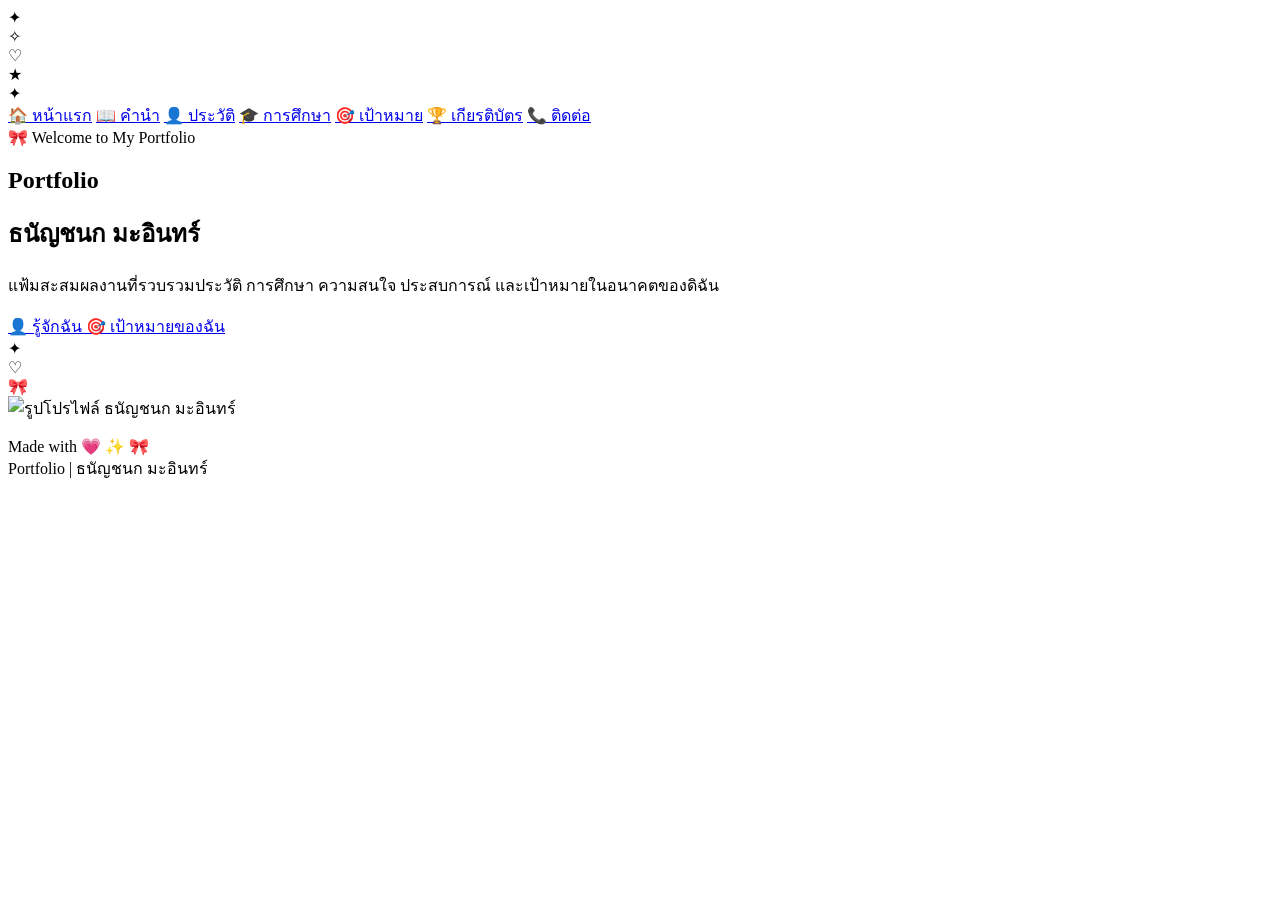
==== commit d7ae8507: "Update index.html" ====
--- a/index.html
+++ b/index.html
@@ -2,2851 +2,123 @@
 <html lang="th">
 
 <head>
+    <meta charset="UTF-8">
+    <meta name="viewport" content="width=device-width, initial-scale=1.0">
 
-<meta charset="UTF-8">
-<meta name="viewport" content="width=device-width, initial-scale=1.0">
+    <title>Portfolio | ธนัญชนก มะอินทร์</title>
 
-<title>Welcome | Thananchanok Portfolio</title>
+    <link rel="preconnect" href="https://fonts.googleapis.com">
+    <link rel="preconnect" href="https://fonts.gstatic.com" crossorigin>
 
-<!-- =========================================================
-     GOOGLE FONTS
-========================================================= -->
+    <link href="https://fonts.googleapis.com/css2?family=Itim&family=Kanit:wght@300;400;500;600&display=swap" rel="stylesheet">
 
-<link rel="preconnect" href="https://fonts.googleapis.com">
-<link rel="preconnect" href="https://fonts.gstatic.com" crossorigin>
-
-<link href="https://fonts.googleapis.com/css2?family=Kanit:wght@300;400;500;600&family=Montserrat:wght@300;400;500;600;700&family=Playfair+Display:wght@500;600;700&display=swap" rel="stylesheet">
-
-
-<style>
-
-/* =========================================================
-   ROOT
-========================================================= */
-
-:root{
-
-    --pink:#ff8fbd;
-    --pink-light:#ffc4dc;
-    --pink-soft:#ffe6f1;
-
-    --purple:#b99aff;
-    --purple-light:#ded2ff;
-
-    --blue:#91d9ff;
-    --blue-light:#dff5ff;
-
-    --white:#ffffff;
-    --cream:#fffafd;
-
-    --text:#594b63;
-    --text-soft:#8d7e96;
-
-    --shadow:
-        0 25px 70px rgba(177,126,173,.18);
-
-    --shadow-soft:
-        0 12px 35px rgba(177,126,173,.13);
-
-    --radius-xl:36px;
-    --radius-lg:26px;
-    --radius-md:18px;
-
-}
-
-
-/* =========================================================
-   RESET
-========================================================= */
-
-*{
-    margin:0;
-    padding:0;
-    box-sizing:border-box;
-}
-
-html,
-body{
-    width:100%;
-    height:100%;
-}
-
-body{
-
-    font-family:"Kanit",sans-serif;
-
-    overflow:hidden;
-
-    background:
-        radial-gradient(
-            circle at 15% 20%,
-            rgba(255,183,213,.55),
-            transparent 30%
-        ),
-
-        radial-gradient(
-            circle at 85% 25%,
-            rgba(185,154,255,.38),
-            transparent 28%
-        ),
-
-        radial-gradient(
-            circle at 50% 90%,
-            rgba(145,217,255,.28),
-            transparent 30%
-        ),
-
-        linear-gradient(
-            135deg,
-            #fff9fc,
-            #fff5fa 45%,
-            #f8f4ff
-        );
-
-    color:var(--text);
-
-    -webkit-font-smoothing:antialiased;
-
-}
-
-
-/* =========================================================
-   MAIN
-========================================================= */
-
-.galaxy{
-
-    position:relative;
-
-    width:100%;
-    height:100vh;
-
-    min-height:620px;
-
-    display:flex;
-
-    justify-content:center;
-    align-items:center;
-
-    overflow:hidden;
-
-}
-
-
-/* =========================================================
-   BACKGROUND BLOBS
-========================================================= */
-
-.background-light{
-
-    position:absolute;
-
-    width:100%;
-    height:100%;
-
-    inset:0;
-
-    pointer-events:none;
-
-}
-
-
-.aurora{
-
-    position:absolute;
-
-    border-radius:50%;
-
-    filter:blur(45px);
-
-    opacity:.65;
-
-    animation:
-        floatBlob 12s ease-in-out infinite;
-
-}
-
-
-.aurora.pink{
-
-    width:420px;
-    height:420px;
-
-    top:-160px;
-    left:-100px;
-
-    background:
-        radial-gradient(
-            circle,
-            rgba(255,166,204,.7),
-            rgba(255,211,229,.15),
-            transparent 70%
-        );
-
-}
-
-
-.aurora.purple{
-
-    width:500px;
-    height:500px;
-
-    right:-200px;
-    top:80px;
-
-    background:
-        radial-gradient(
-            circle,
-            rgba(190,161,255,.55),
-            rgba(225,213,255,.1),
-            transparent 70%
-        );
-
-    animation-delay:-4s;
-
-}
-
-
-.aurora.blue{
-
-    width:450px;
-    height:450px;
-
-    left:35%;
-    bottom:-300px;
-
-    background:
-        radial-gradient(
-            circle,
-            rgba(146,218,255,.5),
-            transparent 70%
-        );
-
-    animation-delay:-7s;
-
-}
-
-
-@keyframes floatBlob{
-
-    0%,
-    100%{
-        transform:translate3d(0,0,0) scale(1);
-    }
-
-    50%{
-        transform:translate3d(25px,-20px,0) scale(1.08);
-    }
-
-}
-
-
-/* =========================================================
-   SOFT GLOW
-========================================================= */
-
-.halo{
-
-    position:absolute;
-
-    width:650px;
-    height:650px;
-
-    border-radius:50%;
-
-    background:
-        radial-gradient(
-            circle,
-            rgba(255,255,255,.9) 0%,
-            rgba(255,220,235,.35) 35%,
-            rgba(222,210,255,.2) 55%,
-            transparent 72%
-        );
-
-    filter:blur(5px);
-
-    animation:
-        haloPulse 6s ease-in-out infinite;
-
-}
-
-
-@keyframes haloPulse{
-
-    0%,
-    100%{
-        transform:scale(.95);
-        opacity:.7;
-    }
-
-    50%{
-        transform:scale(1.06);
-        opacity:1;
-    }
-
-}
-
-
-/* =========================================================
-   CLOUDS
-========================================================= */
-
-.cloud{
-
-    position:absolute;
-
-    background:rgba(255,255,255,.72);
-
-    border-radius:100px;
-
-    filter:blur(.2px);
-
-    box-shadow:
-        0 12px 30px rgba(189,156,190,.12);
-
-    opacity:.8;
-
-    animation:
-        cloudMove 18s linear infinite;
-
-}
-
-
-.cloud::before,
-.cloud::after{
-
-    content:"";
-
-    position:absolute;
-
-    background:inherit;
-
-    border-radius:50%;
-
-}
-
-
-.cloud::before{
-
-    width:65px;
-    height:65px;
-
-    left:25px;
-    top:-32px;
-
-}
-
-
-.cloud::after{
-
-    width:85px;
-    height:85px;
-
-    right:25px;
-    top:-42px;
-
-}
-
-
-.cloud.one{
-
-    width:190px;
-    height:48px;
-
-    top:12%;
-    left:-220px;
-
-}
-
-
-.cloud.two{
-
-    width:150px;
-    height:40px;
-
-    top:27%;
-    right:-180px;
-
-    animation-duration:22s;
-
-    animation-delay:-7s;
-
-}
-
-
-.cloud.three{
-
-    width:210px;
-    height:52px;
-
-    bottom:13%;
-    left:-240px;
-
-    animation-duration:25s;
-
-    animation-delay:-11s;
-
-}
-
-
-@keyframes cloudMove{
-
-    from{
-        transform:translateX(0);
-    }
-
-    to{
-        transform:translateX(calc(100vw + 500px));
-    }
-
-}
-
-
-/* =========================================================
-   DECORATIVE STARS
-========================================================= */
-
-.stars{
-
-    position:absolute;
-
-    inset:0;
-
-    pointer-events:none;
-
-}
-
-
-.star{
-
-    position:absolute;
-
-    width:8px;
-    height:8px;
-
-    border-radius:50%;
-
-    background:white;
-
-    box-shadow:
-        0 0 12px rgba(255,143,189,.8);
-
-    animation:
-        twinkle 3s ease-in-out infinite;
-
-}
-
-
-.star::before{
-
-    content:"";
-
-    position:absolute;
-
-    width:26px;
-    height:2px;
-
-    left:50%;
-    top:50%;
-
-    transform:
-        translate(-50%,-50%);
-
-    background:
-        linear-gradient(
-            90deg,
-            transparent,
-            rgba(255,143,189,.55),
-            transparent
-        );
-
-}
-
-
-.star::after{
-
-    content:"";
-
-    position:absolute;
-
-    width:2px;
-    height:26px;
-
-    left:50%;
-    top:50%;
-
-    transform:
-        translate(-50%,-50%);
-
-    background:
-        linear-gradient(
-            180deg,
-            transparent,
-            rgba(185,154,255,.55),
-            transparent
-        );
-
-}
-
-
-.star:nth-child(1){
-    left:8%;
-    top:17%;
-    animation-delay:-1s;
-}
-
-.star:nth-child(2){
-    left:18%;
-    top:75%;
-    animation-delay:-2s;
-}
-
-.star:nth-child(3){
-    left:28%;
-    top:12%;
-    animation-delay:-.5s;
-}
-
-.star:nth-child(4){
-    right:12%;
-    top:17%;
-    animation-delay:-1.5s;
-}
-
-.star:nth-child(5){
-    right:23%;
-    top:76%;
-    animation-delay:-2.5s;
-}
-
-.star:nth-child(6){
-    right:32%;
-    top:10%;
-    animation-delay:-.8s;
-}
-
-.star:nth-child(7){
-    left:7%;
-    top:45%;
-    animation-delay:-1.8s;
-}
-
-.star:nth-child(8){
-    right:7%;
-    top:47%;
-    animation-delay:-2.2s;
-}
-
-
-@keyframes twinkle{
-
-    0%,
-    100%{
-        transform:scale(.55);
-        opacity:.35;
-    }
-
-    50%{
-        transform:scale(1.25);
-        opacity:1;
-    }
-
-}
-
-
-/* =========================================================
-   BIG SPARKLES
-========================================================= */
-
-.glow-star{
-
-    position:absolute;
-
-    width:34px;
-    height:34px;
-
-    animation:
-        sparkle 4s ease-in-out infinite;
-
-}
-
-
-.glow-star::before,
-.glow-star::after{
-
-    content:"";
-
-    position:absolute;
-
-    background:
-        linear-gradient(
-            transparent,
-            rgba(255,255,255,.95),
-            transparent
-        );
-
-    border-radius:100%;
-
-}
-
-
-.glow-star::before{
-
-    width:5px;
-    height:44px;
-
-    left:50%;
-    top:50%;
-
-    transform:
-        translate(-50%,-50%);
-
-}
-
-
-.glow-star::after{
-
-    width:44px;
-    height:5px;
-
-    left:50%;
-    top:50%;
-
-    transform:
-        translate(-50%,-50%);
-
-}
-
-
-.glow-star.one{
-    left:13%;
-    top:31%;
-}
-
-.glow-star.two{
-    right:14%;
-    top:31%;
-    animation-delay:-1s;
-}
-
-.glow-star.three{
-    left:17%;
-    bottom:20%;
-    animation-delay:-2s;
-}
-
-.glow-star.four{
-    right:18%;
-    bottom:19%;
-    animation-delay:-3s;
-}
-
-
-@keyframes sparkle{
-
-    0%,
-    100%{
-        transform:scale(.6) rotate(0deg);
-        opacity:.4;
-    }
-
-    50%{
-        transform:scale(1.25) rotate(45deg);
-        opacity:1;
-    }
-
-}
-
-
-/* =========================================================
-   HEARTS
-========================================================= */
-
-.heart{
-
-    position:absolute;
-
-    color:rgba(255,143,189,.65);
-
-    font-size:28px;
-
-    animation:
-        heartFloat 6s ease-in-out infinite;
-
-    text-shadow:
-        0 5px 20px rgba(255,143,189,.25);
-
-}
-
-
-.heart.one{
-
-    left:18%;
-    top:22%;
-
-}
-
-
-.heart.two{
-
-    right:19%;
-    top:61%;
-
-    font-size:20px;
-
-    animation-delay:-2s;
-
-}
-
-
-.heart.three{
-
-    left:12%;
-    bottom:17%;
-
-    font-size:17px;
-
-    animation-delay:-4s;
-
-}
-
-
-@keyframes heartFloat{
-
-    0%,
-    100%{
-        transform:translateY(0) rotate(-8deg);
-    }
-
-    50%{
-        transform:translateY(-18px) rotate(8deg);
-    }
-
-}
-
-
-/* =========================================================
-   BOW
-========================================================= */
-
-.bow{
-
-    position:absolute;
-
-    width:65px;
-    height:42px;
-
-    top:8%;
-
-    right:10%;
-
-    animation:
-        bowFloat 5s ease-in-out infinite;
-
-}
-
-
-.bow::before,
-.bow::after{
-
-    content:"";
-
-    position:absolute;
-
-    top:0;
-
-    width:35px;
-    height:35px;
-
-    background:
-        linear-gradient(
-            135deg,
-            #ff9fc7,
-            #ff74ad
-        );
-
-    border-radius:
-        65% 35% 55% 45%;
-
-    box-shadow:
-        0 8px 20px rgba(255,120,174,.18);
-
-}
-
-
-.bow::before{
-
-    left:0;
-
-    transform:
-        rotate(25deg);
-
-}
-
-
-.bow::after{
-
-    right:0;
-
-    transform:
-        scaleX(-1)
-        rotate(25deg);
-
-}
-
-
-.bow{
-
-    background:
-        radial-gradient(
-            circle,
-            #ff5fa0 0 7px,
-            transparent 8px
-        );
-
-}
-
-
-@keyframes bowFloat{
-
-    0%,
-    100%{
-        transform:rotate(-5deg) translateY(0);
-    }
-
-    50%{
-        transform:rotate(5deg) translateY(-8px);
-    }
-
-}
-
-
-/* =========================================================
-   MAIN CARD
-========================================================= */
-
-.content{
-
-    position:relative;
-
-    z-index:20;
-
-    width:min(760px,90%);
-
-    padding:48px 55px 42px;
-
-    text-align:center;
-
-    border-radius:var(--radius-xl);
-
-    background:
-        linear-gradient(
-            145deg,
-            rgba(255,255,255,.92),
-            rgba(255,249,253,.83)
-        );
-
-    border:
-        1px solid rgba(255,255,255,.9);
-
-    box-shadow:
-
-        0 35px 90px rgba(164,123,164,.18),
-
-        inset 0 1px 0 rgba(255,255,255,.95);
-
-    backdrop-filter:
-        blur(22px);
-
-    -webkit-backdrop-filter:
-        blur(22px);
-
-    animation:
-        cardAppear 1.3s cubic-bezier(.2,.8,.2,1) both;
-
-}
-
-
-@keyframes cardAppear{
-
-    from{
-
-        opacity:0;
-
-        transform:
-            translateY(35px)
-            scale(.94);
-
-    }
-
-    to{
-
-        opacity:1;
-
-        transform:
-            translateY(0)
-            scale(1);
-
-    }
-
-}
-
-
-/* =========================================================
-   CARD DECORATION
-========================================================= */
-
-.content::before{
-
-    content:"";
-
-    position:absolute;
-
-    width:100px;
-    height:100px;
-
-    left:-38px;
-    top:-38px;
-
-    border-radius:50%;
-
-    background:
-        linear-gradient(
-            135deg,
-            rgba(255,178,210,.45),
-            rgba(255,255,255,0)
-        );
-
-}
-
-
-.content::after{
-
-    content:"";
-
-    position:absolute;
-
-    width:100px;
-    height:100px;
-
-    right:-38px;
-    bottom:-38px;
-
-    border-radius:50%;
-
-    background:
-        linear-gradient(
-            135deg,
-            rgba(191,165,255,.38),
-            rgba(255,255,255,0)
-        );
-
-}
-
-
-/* =========================================================
-   TOP BADGE
-========================================================= */
-
-.label{
-
-    display:inline-flex;
-
-    align-items:center;
-
-    gap:9px;
-
-    padding:9px 19px;
-
-    margin-bottom:22px;
-
-    border-radius:100px;
-
-    background:
-        linear-gradient(
-            135deg,
-            #fff0f7,
-            #f4efff
-        );
-
-    border:
-        1px solid rgba(255,170,207,.45);
-
-    color:#aa7193;
-
-    font-family:"Montserrat",sans-serif;
-
-    font-size:10px;
-
-    font-weight:700;
-
-    letter-spacing:2.4px;
-
-    box-shadow:
-        0 7px 20px rgba(208,150,184,.1);
-
-    animation:
-        badgeFloat 4s ease-in-out infinite;
-
-}
-
-
-.label .dot{
-
-    width:7px;
-    height:7px;
-
-    border-radius:50%;
-
-    background:
-        linear-gradient(
-            135deg,
-            var(--pink),
-            var(--purple)
-        );
-
-    box-shadow:
-        0 0 10px rgba(255,143,189,.6);
-
-}
-
-
-@keyframes badgeFloat{
-
-    0%,
-    100%{
-        transform:translateY(0);
-    }
-
-    50%{
-        transform:translateY(-4px);
-    }
-
-}
-
-
-/* =========================================================
-   TITLE
-========================================================= */
-
-.title{
-
-    position:relative;
-
-    font-family:"Playfair Display",serif;
-
-    font-size:
-        clamp(62px,9vw,105px);
-
-    line-height:.92;
-
-    font-weight:700;
-
-    letter-spacing:-4px;
-
-    color:#66556e;
-
-    margin-bottom:8px;
-
-}
-
-
-.title span{
-
-    display:block;
-
-    background:
-        linear-gradient(
-            100deg,
-            #ff79b1,
-            #b18cff 48%,
-            #75cfff
-        );
-
-    -webkit-background-clip:text;
-    background-clip:text;
-
-    -webkit-text-fill-color:transparent;
-
-    background-size:200% auto;
-
-    animation:
-        gradientMove 5s ease infinite;
-
-}
-
-
-@keyframes gradientMove{
-
-    0%{
-        background-position:0% center;
-    }
-
-    50%{
-        background-position:100% center;
-    }
-
-    100%{
-        background-position:0% center;
-    }
-
-}
-
-
-/* =========================================================
-   RIBBON LINE
-========================================================= */
-
-.ribbon-line{
-
-    display:flex;
-
-    justify-content:center;
-    align-items:center;
-
-    gap:12px;
-
-    margin:20px 0 15px;
-
-}
-
-
-.ribbon-line .line{
-
-    width:65px;
-    height:1px;
-
-    background:
-        linear-gradient(
-            90deg,
-            transparent,
-            #ffabc9
-        );
-
-}
-
-
-.ribbon-line .line.right{
-
-    background:
-        linear-gradient(
-            90deg,
-            #bda8ff,
-            transparent
-        );
-
-}
-
-
-.ribbon-line .symbol{
-
-    color:#ff83b7;
-
-    font-size:19px;
-
-    animation:
-        rotateSymbol 5s linear infinite;
-
-}
-
-
-@keyframes rotateSymbol{
-
-    to{
-        transform:rotate(360deg);
-    }
-
-}
-
-
-/* =========================================================
-   SUBTITLE
-========================================================= */
-
-.subtitle{
-
-    font-family:"Montserrat",sans-serif;
-
-    font-size:12px;
-
-    font-weight:600;
-
-    letter-spacing:5px;
-
-    text-transform:uppercase;
-
-    color:#a391a9;
-
-    margin-bottom:23px;
-
-}
-
-
-/* =========================================================
-   DESCRIPTION
-========================================================= */
-
-.description{
-
-    max-width:520px;
-
-    margin:0 auto 27px;
-
-    font-size:16px;
-
-    line-height:1.9;
-
-    font-weight:300;
-
-    color:#806f88;
-
-}
-
-
-.description strong{
-
-    color:#e778a9;
-
-    font-weight:500;
-
-}
-
-
-/* =========================================================
-   MINI TAGS
-========================================================= */
-
-.tags{
-
-    display:flex;
-
-    justify-content:center;
-
-    flex-wrap:wrap;
-
-    gap:8px;
-
-    margin-bottom:28px;
-
-}
-
-
-.tag{
-
-    padding:7px 13px;
-
-    border-radius:100px;
-
-    font-family:"Montserrat",sans-serif;
-
-    font-size:8px;
-
-    font-weight:600;
-
-    letter-spacing:1px;
-
-    color:#8d7181;
-
-    background:rgba(255,245,250,.9);
-
-    border:
-        1px solid rgba(255,186,214,.4);
-
-}
-
-
-/* =========================================================
-   LOADING AREA
-========================================================= */
-
-.loading-area{
-
-    width:min(470px,100%);
-
-    margin:0 auto;
-
-}
-
-
-.loading-head{
-
-    display:flex;
-
-    justify-content:space-between;
-
-    align-items:center;
-
-    margin-bottom:10px;
-
-}
-
-
-.loading-text{
-
-    font-family:"Montserrat",sans-serif;
-
-    font-size:8px;
-
-    letter-spacing:2px;
-
-    font-weight:700;
-
-    color:#a58fa5;
-
-}
-
-
-.percent{
-
-    font-family:"Montserrat",sans-serif;
-
-    font-size:11px;
-
-    font-weight:700;
-
-    color:#df77aa;
-
-}
-
-
-/* =========================================================
-   PROGRESS
-========================================================= */
-
-.progress{
-
-    position:relative;
-
-    width:100%;
-
-    height:12px;
-
-    padding:3px;
-
-    overflow:hidden;
-
-    border-radius:100px;
-
-    background:
-        #fff0f7;
-
-    border:
-        1px solid rgba(255,187,214,.4);
-
-    box-shadow:
-        inset 0 2px 7px rgba(190,130,160,.08);
-
-}
-
-
-.progress-bar{
-
-    position:relative;
-
-    width:0%;
-
-    height:100%;
-
-    border-radius:100px;
-
-    background:
-        linear-gradient(
-            90deg,
-            #ff9bc4,
-            #d0aaff,
-            #9edfff
-        );
-
-    box-shadow:
-        0 3px 13px rgba(255,140,190,.3);
-
-    transition:
-        width .15s linear;
-
-}
-
-
-.progress-bar::after{
-
-    content:"";
-
-    position:absolute;
-
-    top:0;
-    right:0;
-
-    width:80px;
-    height:100%;
-
-    background:
-        linear-gradient(
-            90deg,
-            transparent,
-            rgba(255,255,255,.8)
-        );
-
-    animation:
-        shine 1.5s linear infinite;
-
-}
-
-
-@keyframes shine{
-
-    from{
-        transform:translateX(-80px);
-    }
-
-    to{
-        transform:translateX(80px);
-    }
-
-}
-
-
-/* =========================================================
-   ENTER BUTTON
-========================================================= */
-
-.enter-btn{
-
-    position:relative;
-
-    display:inline-flex;
-
-    align-items:center;
-
-    justify-content:center;
-
-    gap:12px;
-
-    min-width:215px;
-
-    padding:14px 25px;
-
-    margin-top:28px;
-
-    border:none;
-
-    border-radius:100px;
-
-    text-decoration:none;
-
-    cursor:pointer;
-
-    overflow:hidden;
-
-    font-family:"Montserrat",sans-serif;
-
-    font-size:10px;
-
-    font-weight:700;
-
-    letter-spacing:2px;
-
-    color:white;
-
-    background:
-        linear-gradient(
-            110deg,
-            #ff8ebc,
-            #c39cff,
-            #8fdcff
-        );
-
-    background-size:200% auto;
-
-    box-shadow:
-        0 12px 28px rgba(211,139,183,.25);
-
-    opacity:0;
-
-    pointer-events:none;
-
-    transform:
-        translateY(12px)
-        scale(.95);
-
-    transition:
-        .45s cubic-bezier(.2,.8,.2,1);
-
-}
-
-
-.enter-btn.show{
-
-    opacity:1;
-
-    pointer-events:auto;
-
-    transform:
-        translateY(0)
-        scale(1);
-
-}
-
-
-.enter-btn:hover{
-
-    transform:
-        translateY(-3px)
-        scale(1.025);
-
-    background-position:
-        100% center;
-
-    box-shadow:
-        0 17px 35px rgba(205,136,182,.32);
-
-}
-
-
-.enter-btn:active{
-
-    transform:
-        translateY(0)
-        scale(.98);
-
-}
-
-
-.enter-btn .icon{
-
-    font-size:17px;
-
-    transition:
-        transform .35s ease;
-
-}
-
-
-.enter-btn:hover .icon{
-
-    transform:
-        rotate(15deg)
-        scale(1.15);
-
-}
-
-
-/* =========================================================
-   BOTTOM MESSAGE
-========================================================= */
-
-.bottom-text{
-
-    margin-top:28px;
-
-    font-family:"Montserrat",sans-serif;
-
-    font-size:8px;
-
-    font-weight:600;
-
-    letter-spacing:3px;
-
-    color:#b19eaf;
-
-}
-
-
-.bottom-text span{
-
-    color:#f28ab8;
-
-}
-
-
-/* =========================================================
-   CORNER LABELS
-========================================================= */
-
-.corner{
-
-    position:absolute;
-
-    z-index:30;
-
-    font-family:"Montserrat",sans-serif;
-
-    font-size:8px;
-
-    font-weight:700;
-
-    letter-spacing:2px;
-
-    color:rgba(126,108,132,.55);
-
-}
-
-
-.corner.top-left{
-
-    top:28px;
-    left:32px;
-
-}
-
-
-.corner.top-right{
-
-    top:28px;
-    right:32px;
-
-}
-
-
-.corner.bottom-left{
-
-    bottom:28px;
-    left:32px;
-
-}
-
-
-.corner.bottom-right{
-
-    bottom:28px;
-    right:32px;
-
-}
-
-
-/* =========================================================
-   SIDE TEXT
-========================================================= */
-
-.side-text{
-
-    position:absolute;
-
-    z-index:10;
-
-    font-family:"Montserrat",sans-serif;
-
-    font-size:8px;
-
-    font-weight:600;
-
-    letter-spacing:3px;
-
-    color:rgba(126,108,132,.45);
-
-    writing-mode:vertical-rl;
-
-}
-
-
-.side-text.left{
-
-    left:25px;
-    top:50%;
-
-    transform:
-        translateY(-50%)
-        rotate(180deg);
-
-}
-
-
-.side-text.right{
-
-    right:25px;
-    top:50%;
-
-    transform:
-        translateY(-50%);
-
-}
-
-
-/* =========================================================
-   FLOATING CANDY
-========================================================= */
-
-.candy{
-
-    position:absolute;
-
-    width:52px;
-    height:52px;
-
-    border-radius:16px;
-
-    transform:rotate(20deg);
-
-    background:
-        linear-gradient(
-            135deg,
-            rgba(255,255,255,.9),
-            rgba(255,205,225,.8)
-        );
-
-    border:
-        2px solid rgba(255,255,255,.8);
-
-    box-shadow:
-        0 12px 30px rgba(211,145,178,.13);
-
-    animation:
-        candyFloat 7s ease-in-out infinite;
-
-}
-
-
-.candy::before{
-
-    content:"";
-
-    position:absolute;
-
-    inset:10px;
-
-    border-radius:10px;
-
-    border:
-        2px dashed rgba(255,145,190,.45);
-
-}
-
-
-.candy.one{
-
-    left:6%;
-    bottom:12%;
-
-}
-
-
-.candy.two{
-
-    right:7%;
-    top:45%;
-
-    width:38px;
-    height:38px;
-
-    animation-delay:-3s;
-
-}
-
-
-@keyframes candyFloat{
-
-    0%,
-    100%{
-        transform:
-            rotate(20deg)
-            translateY(0);
-    }
-
-    50%{
-        transform:
-            rotate(35deg)
-            translateY(-17px);
-    }
-
-}
-
-
-/* =========================================================
-   MOUSE LIGHT
-========================================================= */
-
-.mouse-light{
-
-    position:fixed;
-
-    width:300px;
-    height:300px;
-
-    border-radius:50%;
-
-    pointer-events:none;
-
-    z-index:2;
-
-    transform:
-        translate(-50%,-50%);
-
-    background:
-        radial-gradient(
-            circle,
-            rgba(255,194,220,.18),
-            rgba(207,187,255,.08),
-            transparent 70%
-        );
-
-    mix-blend-mode:multiply;
-
-}
-
-
-/* =========================================================
-   TRANSITION
-========================================================= */
-
-.transition{
-
-    position:fixed;
-
-    z-index:100;
-
-    inset:0;
-
-    pointer-events:none;
-
-    opacity:0;
-
-    background:
-        radial-gradient(
-            circle at center,
-            #ffffff,
-            #ffeaf4 35%,
-            #e8dcff 70%,
-            #d9f4ff
-        );
-
-    transition:
-        opacity .9s ease;
-
-}
-
-
-.transition.active{
-
-    opacity:1;
-
-}
-
-
-/* =========================================================
-   REDUCED MOTION
-========================================================= */
-
-@media(prefers-reduced-motion:reduce){
-
-    *,
-    *::before,
-    *::after{
-
-        animation-duration:.01ms !important;
-        animation-iteration-count:1 !important;
-        transition-duration:.01ms !important;
-
-    }
-
-}
-
-
-/* =========================================================
-   TABLET
-========================================================= */
-
-@media(max-width:900px){
-
-    .content{
-
-        width:min(700px,88%);
-
-        padding:
-            42px 38px
-            38px;
-
-    }
-
-    .side-text{
-        display:none;
-    }
-
-    .corner{
-        font-size:7px;
-    }
-
-}
-
-
-/* =========================================================
-   MOBILE
-========================================================= */
-
-@media(max-width:700px){
-
-    .galaxy{
-
-        min-height:600px;
-
-    }
-
-
-    .content{
-
-        width:90%;
-
-        padding:
-            34px 22px
-            30px;
-
-        border-radius:28px;
-
-    }
-
-
-    .title{
-
-        font-size:
-            clamp(55px,18vw,78px);
-
-        letter-spacing:-3px;
-
-    }
-
-
-    .subtitle{
-
-        font-size:9px;
-
-        letter-spacing:3px;
-
-    }
-
-
-    .description{
-
-        font-size:14px;
-
-        line-height:1.75;
-
-        margin-bottom:20px;
-
-    }
-
-
-    .tags{
-
-        gap:6px;
-
-        margin-bottom:22px;
-
-    }
-
-
-    .tag{
-
-        font-size:7px;
-
-        padding:6px 10px;
-
-    }
-
-
-    .loading-area{
-
-        width:95%;
-
-    }
-
-
-    .enter-btn{
-
-        width:100%;
-
-        max-width:240px;
-
-    }
-
-
-    .corner.top-left{
-
-        top:18px;
-        left:18px;
-
-    }
-
-
-    .corner.top-right{
-
-        top:18px;
-        right:18px;
-
-    }
-
-
-    .corner.bottom-left{
-
-        bottom:18px;
-        left:18px;
-
-    }
-
-
-    .corner.bottom-right{
-
-        bottom:18px;
-        right:18px;
-
-    }
-
-
-    .bow{
-
-        top:9%;
-        right:4%;
-
-        transform:
-            scale(.7);
-
-    }
-
-
-    .cloud.one{
-
-        top:9%;
-
-    }
-
-
-    .cloud.two{
-
-        top:23%;
-
-    }
-
-
-    .cloud.three{
-
-        bottom:10%;
-
-    }
-
-
-    .candy{
-
-        opacity:.5;
-
-    }
-
-
-    .halo{
-
-        width:500px;
-        height:500px;
-
-    }
-
-}
-
-
-/* =========================================================
-   SMALL MOBILE
-========================================================= */
-
-@media(max-width:430px){
-
-    .content{
-
-        padding:
-            30px 18px
-            27px;
-
-    }
-
-
-    .label{
-
-        font-size:8px;
-
-        letter-spacing:1.7px;
-
-        padding:8px 14px;
-
-    }
-
-
-    .title{
-
-        font-size:55px;
-
-    }
-
-
-    .subtitle{
-
-        margin-bottom:17px;
-
-    }
-
-
-    .description{
-
-        font-size:13px;
-
-    }
-
-
-    .bottom-text{
-
-        font-size:6px;
-
-        letter-spacing:2px;
-
-        margin-top:21px;
-
-    }
-
-
-    .corner{
-
-        display:none;
-
-    }
-
-}
-
-</style>
-
+    <link rel="stylesheet" href="css/style.css">
 </head>
-
 
 <body>
 
+<div class="background">
+    <div class="blob one"></div>
+    <div class="blob two"></div>
+    <div class="blob three"></div>
 
-<!-- =========================================================
-     MAIN SCENE
-========================================================= -->
+    <div class="cloud c1"></div>
+    <div class="cloud c2"></div>
 
-<main class="galaxy">
+    <div class="star s1">✦</div>
+    <div class="star s2">✧</div>
+    <div class="star s3">♡</div>
+    <div class="star s4">★</div>
+    <div class="star s5">✦</div>
+</div>
 
+<div class="app">
 
-    <!-- =====================================================
-         BACKGROUND
-    ====================================================== -->
+    <nav class="navbar">
+        <div class="nav">
+            <a href="index.html" class="active">🏠 หน้าแรก</a>
+            <a href="preface.html">📖 คำนำ</a>
+            <a href="personal.html">👤 ประวัติ</a>
+            <a href="education.html">🎓 การศึกษา</a>
+            <a href="goal.html">🎯 เป้าหมาย</a>
+            <a href="certificate.html">🏆 เกียรติบัตร</a>
+            <a href="contact.html">📞 ติดต่อ</a>
+        </div>
+    </nav>
 
-    <div class="background-light">
+    <main>
 
-        <div class="aurora pink"></div>
+        <section class="home">
 
-        <div class="aurora purple"></div>
+            <div class="card home-card">
 
-        <div class="aurora blue"></div>
+                <div class="home-text">
 
-        <div class="halo"></div>
+                    <div class="home-badge">
+                        🎀 Welcome to My Portfolio
+                    </div>
 
-    </div>
+                    <h1>Portfolio</h1>
 
+                    <h2>ธนัญชนก มะอินทร์</h2>
 
-    <!-- =====================================================
-         CLOUDS
-    ====================================================== -->
+                    <p>
+                        แฟ้มสะสมผลงานที่รวบรวมประวัติ
+                        การศึกษา ความสนใจ ประสบการณ์
+                        และเป้าหมายในอนาคตของดิฉัน
+                    </p>
 
-    <div class="cloud one"></div>
+                    <div class="home-buttons">
 
-    <div class="cloud two"></div>
+                        <a href="personal.html" class="main-btn">
+                            👤 รู้จักฉัน
+                        </a>
 
-    <div class="cloud three"></div>
+                        <a href="goal.html" class="secondary-btn">
+                            🎯 เป้าหมายของฉัน
+                        </a>
 
+                    </div>
 
-    <!-- =====================================================
-         STARS
-    ====================================================== -->
+                </div>
 
-    <div class="stars">
+                <div class="home-visual">
 
-        <span class="star"></span>
-        <span class="star"></span>
-        <span class="star"></span>
-        <span class="star"></span>
-        <span class="star"></span>
-        <span class="star"></span>
-        <span class="star"></span>
-        <span class="star"></span>
+                    <div class="orbit"></div>
+                    <div class="orbit two"></div>
 
-    </div>
+                    <div class="home-deco d1">✦</div>
+                    <div class="home-deco d2">♡</div>
+                    <div class="home-deco d3">🎀</div>
 
+                    <div class="home-photo">
 
-    <!-- =====================================================
-         BIG SPARKLES
-    ====================================================== -->
+                        <img
+                            src="images/87683A30-1C97-4B59-8363-70B8CC04A306.jpg"
+                            alt="รูปโปรไฟล์ ธนัญชนก มะอินทร์"
+                        >
 
-    <div class="glow-star one"></div>
-    <div class="glow-star two"></div>
-    <div class="glow-star three"></div>
-    <div class="glow-star four"></div>
+                    </div>
 
-
-    <!-- =====================================================
-         HEARTS
-    ====================================================== -->
-
-    <div class="heart one">♡</div>
-    <div class="heart two">♡</div>
-    <div class="heart three">♡</div>
-
-
-    <!-- =====================================================
-         BOW
-    ====================================================== -->
-
-    <div class="bow"></div>
-
-
-    <!-- =====================================================
-         CANDY
-    ====================================================== -->
-
-    <div class="candy one"></div>
-    <div class="candy two"></div>
-
-
-    <!-- =====================================================
-         CORNERS
-    ====================================================== -->
-
-    <div class="corner top-left">
-        THANANCHANOK
-    </div>
-
-    <div class="corner top-right">
-        PORTFOLIO • 2026
-    </div>
-
-    <div class="corner bottom-left">
-        CUTE • CREATIVE • DREAM
-    </div>
-
-    <div class="corner bottom-right">
-        MADE WITH ♡
-    </div>
-
-
-    <!-- =====================================================
-         SIDE TEXT
-    ====================================================== -->
-
-    <div class="side-text left">
-        CUTE • CREATIVE • DIGITAL • JOURNEY
-    </div>
-
-    <div class="side-text right">
-        WELCOME TO MY SWEET UNIVERSE
-    </div>
-
-
-    <!-- =====================================================
-         MAIN CONTENT
-    ====================================================== -->
-
-    <section class="content">
-
-
-        <!-- TOP LABEL -->
-
-        <div class="label">
-
-            <span class="dot"></span>
-
-            PERSONAL PORTFOLIO
-
-            <span class="dot"></span>
-
-        </div>
-
-
-        <!-- TITLE -->
-
-        <h1 class="title">
-
-            <span>Welcome</span>
-
-            <span>to My Portfolio</span>
-
-        </h1>
-
-
-        <!-- RIBBON -->
-
-        <div class="ribbon-line">
-
-            <div class="line"></div>
-
-            <div class="symbol">୨୧</div>
-
-            <div class="line right"></div>
-
-        </div>
-
-
-        <!-- SUBTITLE -->
-
-        <div class="subtitle">
-
-            Explore My Sweet Universe
-
-        </div>
-
-
-        <!-- DESCRIPTION -->
-
-        <p class="description">
-
-            ยินดีต้อนรับเข้าสู่พื้นที่เล็ก ๆ
-            ที่รวบรวมตัวตน ผลงาน กิจกรรม
-            และเรื่องราวสร้างสรรค์ของ
-
-            <strong>Thananchanok</strong>
-
-            <br>
-
-            Let's explore my colorful journey together ♡
-
-        </p>
-
-
-        <!-- TAGS -->
-
-        <div class="tags">
-
-            <div class="tag">
-                ♡ CREATIVE
-            </div>
-
-            <div class="tag">
-                ✦ DIGITAL
-            </div>
-
-            <div class="tag">
-                ☁ DREAM
-            </div>
-
-            <div class="tag">
-                ୨୧ JOURNEY
-            </div>
-
-        </div>
-
-
-        <!-- =================================================
-             LOADING
-        ================================================== -->
-
-        <div class="loading-area">
-
-
-            <div class="loading-head">
-
-                <span
-                    class="loading-text"
-                    id="loadingMessage"
-                >
-                    PREPARING MY LITTLE WORLD
-                </span>
-
-
-                <span
-                    class="percent"
-                    id="percent"
-                >
-                    0%
-                </span>
+                </div>
 
             </div>
 
+        </section>
 
-            <div class="progress">
+    </main>
 
-                <div
-                    class="progress-bar"
-                    id="progressBar"
-                ></div>
+    <footer class="footer">
+        <p>
+            Made with 💗 ✨ 🎀
+            <br>
+            Portfolio | ธนัญชนก มะอินทร์
+        </p>
+    </footer>
 
-            </div>
+</div>
 
-
-        </div>
-
-
-        <!-- =================================================
-             ENTER BUTTON
-        ================================================== -->
-
-        <a
-            href="portfolio.html"
-            class="enter-btn"
-            id="enterBtn"
-        >
-
-            <span>
-                ENTER PORTFOLIO
-            </span>
-
-            <span class="icon">
-                ♡
-            </span>
-
-        </a>
-
-
-        <!-- =================================================
-             BOTTOM
-        ================================================== -->
-
-        <div class="bottom-text">
-
-            DISCOVER
-
-            <span>♡</span>
-
-            CREATE
-
-            <span>✦</span>
-
-            INSPIRE
-
-        </div>
-
-
-    </section>
-
-
-</main>
-
-
-<!-- =========================================================
-     MOUSE LIGHT
-========================================================= -->
-
-<div
-    class="mouse-light"
-    id="mouseLight"
-></div>
-
-
-<!-- =========================================================
-     PAGE TRANSITION
-========================================================= -->
-
-<div
-    class="transition"
-    id="transition"
-></div>
-
-
-<script>
-
-/* =========================================================
-   ELEMENTS
-========================================================= */
-
-const progressBar =
-    document.getElementById("progressBar");
-
-const percent =
-    document.getElementById("percent");
-
-const loadingMessage =
-    document.getElementById("loadingMessage");
-
-const enterBtn =
-    document.getElementById("enterBtn");
-
-const transition =
-    document.getElementById("transition");
-
-const mouseLight =
-    document.getElementById("mouseLight");
-
-
-/* =========================================================
-   SETTINGS
-========================================================= */
-
-const LOADING_TIME = 4200;
-
-let progress = 0;
-
-let finished = false;
-
-
-/* =========================================================
-   LOADING MESSAGES
-========================================================= */
-
-const messages = [
-
-    {
-        percent:0,
-        text:"PREPARING MY LITTLE WORLD"
-    },
-
-    {
-        percent:20,
-        text:"WAKING UP THE CUTE MAGIC"
-    },
-
-    {
-        percent:40,
-        text:"ADDING A LITTLE SPARKLE"
-    },
-
-    {
-        percent:60,
-        text:"PREPARING MY CREATIVE JOURNEY"
-    },
-
-    {
-        percent:80,
-        text:"ALMOST READY, CUTIE"
-    },
-
-    {
-        percent:95,
-        text:"WELCOME TO MY SWEET UNIVERSE"
-    },
-
-    {
-        percent:100,
-        text:"WELCOME TO MY PORTFOLIO ♡"
-    }
-
-];
-
-
-/* =========================================================
-   UPDATE MESSAGE
-========================================================= */
-
-function updateMessage(value){
-
-    let current =
-        messages[0];
-
-    messages.forEach(item => {
-
-        if(value >= item.percent){
-
-            current = item;
-
-        }
-
-    });
-
-    loadingMessage.textContent =
-        current.text;
-
-}
-
-
-/* =========================================================
-   UPDATE PROGRESS
-========================================================= */
-
-function updateProgress(value){
-
-    progressBar.style.width =
-        value + "%";
-
-    percent.textContent =
-        Math.floor(value) + "%";
-
-    updateMessage(value);
-
-}
-
-
-/* =========================================================
-   FINISH
-========================================================= */
-
-function finishLoading(){
-
-    if(finished) return;
-
-    finished = true;
-
-    progress = 100;
-
-    updateProgress(100);
-
-    setTimeout(() => {
-
-        enterBtn.classList.add("show");
-
-    },500);
-
-}
-
-
-/* =========================================================
-   LOADING ANIMATION
-========================================================= */
-
-const startTime =
-    performance.now();
-
-
-function animateLoading(time){
-
-    const elapsed =
-        time - startTime;
-
-    progress =
-        Math.min(
-            elapsed / LOADING_TIME * 100,
-            100
-        );
-
-
-    updateProgress(progress);
-
-
-    if(progress < 100){
-
-        requestAnimationFrame(
-            animateLoading
-        );
-
-    }else{
-
-        finishLoading();
-
-    }
-
-}
-
-
-requestAnimationFrame(
-    animateLoading
-);
-
-
-/* =========================================================
-   ENTER BUTTON
-========================================================= */
-
-enterBtn.addEventListener(
-    "click",
-    function(event){
-
-        event.preventDefault();
-
-        const target =
-            this.href;
-
-        transition.classList.add(
-            "active"
-        );
-
-
-        setTimeout(() => {
-
-            window.location.href =
-                target;
-
-        },900);
-
-    }
-);
-
-
-/* =========================================================
-   MOUSE LIGHT
-========================================================= */
-
-document.addEventListener(
-    "mousemove",
-    function(event){
-
-        mouseLight.style.left =
-            event.clientX + "px";
-
-        mouseLight.style.top =
-            event.clientY + "px";
-
-    }
-);
-
-
-/* =========================================================
-   PARALLAX
-========================================================= */
-
-const pink =
-    document.querySelector(
-        ".aurora.pink"
-    );
-
-const purple =
-    document.querySelector(
-        ".aurora.purple"
-    );
-
-const blue =
-    document.querySelector(
-        ".aurora.blue"
-    );
-
-const halo =
-    document.querySelector(
-        ".halo"
-    );
-
-
-document.addEventListener(
-    "mousemove",
-    function(event){
-
-        const x =
-            (event.clientX / window.innerWidth - .5);
-
-        const y =
-            (event.clientY / window.innerHeight - .5);
-
-
-        pink.style.transform =
-            `translate(${x * 25}px, ${y * 20}px)`;
-
-
-        purple.style.transform =
-            `translate(${x * -30}px, ${y * -20}px)`;
-
-
-        blue.style.transform =
-            `translate(${x * 20}px, ${y * -15}px)`;
-
-
-        halo.style.transform =
-            `translate(${x * 18}px, ${y * 15}px)`;
-
-    }
-);
-
-
-/* =========================================================
-   MICRO STARS
-========================================================= */
-
-const starContainer =
-    document.querySelector(".stars");
-
-
-for(let i = 0; i < 22; i++){
-
-    const star =
-        document.createElement("span");
-
-    star.className =
-        "star";
-
-
-    star.style.left =
-        Math.random() * 100 + "%";
-
-
-    star.style.top =
-        Math.random() * 100 + "%";
-
-
-    const size =
-        Math.random() * 5 + 3;
-
-
-    star.style.width =
-        size + "px";
-
-    star.style.height =
-        size + "px";
-
-
-    star.style.animationDuration =
-        (Math.random() * 3 + 2) + "s";
-
-
-    star.style.animationDelay =
-        -(Math.random() * 4) + "s";
-
-
-    starContainer.appendChild(
-        star
-    );
-
-}
-
-
-/* =========================================================
-   PREVENT SCROLL
-========================================================= */
-
-window.addEventListener(
-    "wheel",
-    function(event){
-
-        event.preventDefault();
-
-    },
-    {
-        passive:false
-    }
-);
-
-
-/* =========================================================
-   TOUCH PARALLAX
-========================================================= */
-
-document.addEventListener(
-    "touchmove",
-    function(event){
-
-        if(!event.touches.length)
-            return;
-
-
-        const touch =
-            event.touches[0];
-
-
-        const x =
-            touch.clientX /
-            window.innerWidth - .5;
-
-
-        const y =
-            touch.clientY /
-            window.innerHeight - .5;
-
-
-        pink.style.transform =
-            `translate(${x * 18}px, ${y * 15}px)`;
-
-
-        purple.style.transform =
-            `translate(${x * -20}px, ${y * -15}px)`;
-
-    },
-    {
-        passive:true
-    }
-);
-
-
-/* =========================================================
-   PAGE LOAD
-========================================================= */
-
-window.addEventListener(
-    "load",
-    function(){
-
-        document.body.classList.add(
-            "loaded"
-        );
-
-    }
-);
-
-</script>
-
+<script src="js/script.js"></script>
 
 </body>
-
 </html>
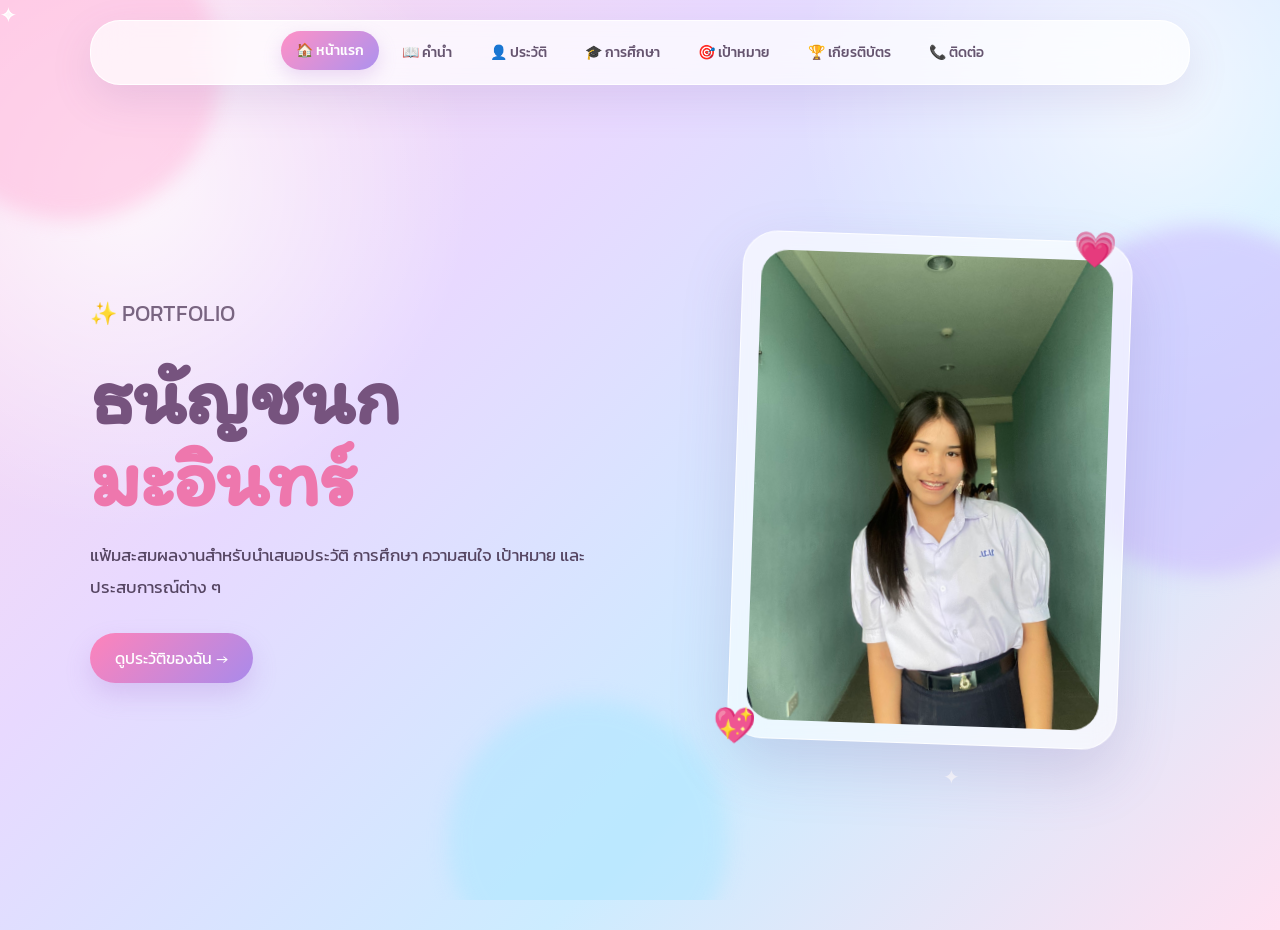
==== commit 6f03f357: "Update index.html" ====
--- a/index.html
+++ b/index.html
@@ -7,118 +7,1598 @@
 
     <title>Portfolio | ธนัญชนก มะอินทร์</title>
 
+    <!-- Google Fonts -->
     <link rel="preconnect" href="https://fonts.googleapis.com">
     <link rel="preconnect" href="https://fonts.gstatic.com" crossorigin>
 
-    <link href="https://fonts.googleapis.com/css2?family=Itim&family=Kanit:wght@300;400;500;600&display=swap" rel="stylesheet">
-
-    <link rel="stylesheet" href="css/style.css">
+    <link href="https://fonts.googleapis.com/css2?family=Itim&family=Kanit:wght@300;400;500;600&display=swap"
+        rel="stylesheet">
+
+    <style>
+
+        /* =========================
+           RESET
+        ========================= */
+
+        * {
+            margin: 0;
+            padding: 0;
+            box-sizing: border-box;
+        }
+
+        html {
+            scroll-behavior: smooth;
+        }
+
+        body {
+            font-family: "Kanit", sans-serif;
+            min-height: 100vh;
+            color: #554562;
+            overflow-x: hidden;
+
+            background:
+                radial-gradient(circle at 10% 20%, rgba(255,255,255,.8), transparent 25%),
+                radial-gradient(circle at 90% 10%, rgba(255,255,255,.7), transparent 25%),
+                linear-gradient(
+                    135deg,
+                    #ffd8ec,
+                    #e8d9ff,
+                    #ccecff,
+                    #ffe0f1
+                );
+        }
+
+        /* =========================
+           BACKGROUND
+        ========================= */
+
+        .background {
+            position: fixed;
+            inset: 0;
+            z-index: -10;
+            overflow: hidden;
+        }
+
+        .blob {
+            position: absolute;
+            border-radius: 50%;
+            filter: blur(10px);
+            opacity: .55;
+            animation: float 8s ease-in-out infinite;
+        }
+
+        .blob.one {
+            width: 300px;
+            height: 300px;
+            background: #ffb8dc;
+            top: -80px;
+            left: -80px;
+        }
+
+        .blob.two {
+            width: 350px;
+            height: 350px;
+            background: #cbb8ff;
+            right: -100px;
+            top: 25%;
+            animation-delay: 2s;
+        }
+
+        .blob.three {
+            width: 280px;
+            height: 280px;
+            background: #aee6ff;
+            bottom: -80px;
+            left: 35%;
+            animation-delay: 4s;
+        }
+
+        @keyframes float {
+            0%,100% {
+                transform: translateY(0) translateX(0);
+            }
+
+            50% {
+                transform: translateY(-25px) translateX(15px);
+            }
+        }
+
+        .star {
+            position: absolute;
+            color: white;
+            font-size: 20px;
+            opacity: .8;
+            animation: twinkle 2s infinite alternate;
+        }
+
+        .star:nth-child(1) {
+            top: 15%;
+            left: 12%;
+        }
+
+        .star:nth-child(2) {
+            top: 30%;
+            right: 15%;
+            animation-delay: .5s;
+        }
+
+        .star:nth-child(3) {
+            bottom: 20%;
+            left: 20%;
+            animation-delay: 1s;
+        }
+
+        .star:nth-child(4) {
+            bottom: 12%;
+            right: 25%;
+            animation-delay: 1.5s;
+        }
+
+        @keyframes twinkle {
+            from {
+                opacity: .3;
+                transform: scale(.8);
+            }
+
+            to {
+                opacity: 1;
+                transform: scale(1.2);
+            }
+        }
+
+        /* =========================
+           NAVBAR
+        ========================= */
+
+        nav {
+            position: fixed;
+            top: 20px;
+            left: 50%;
+            transform: translateX(-50%);
+
+            width: calc(100% - 40px);
+            max-width: 1100px;
+
+            padding: 12px 18px;
+
+            display: flex;
+            justify-content: center;
+            align-items: center;
+            gap: 8px;
+
+            background: rgba(255,255,255,.72);
+            backdrop-filter: blur(20px);
+
+            border: 1px solid rgba(255,255,255,.9);
+            border-radius: 30px;
+
+            box-shadow: 0 15px 40px rgba(130,100,170,.15);
+
+            z-index: 1000;
+        }
+
+        nav a {
+            text-decoration: none;
+            color: #665570;
+
+            padding: 9px 15px;
+            border-radius: 20px;
+
+            font-size: 14px;
+            font-weight: 500;
+
+            transition: .3s;
+        }
+
+        nav a:hover,
+        nav a.active {
+            background: linear-gradient(
+                135deg,
+                #ff91c6,
+                #ad91ee
+            );
+
+            color: white;
+
+            box-shadow:
+                0 7px 18px rgba(180,120,210,.25);
+
+            transform: translateY(-2px);
+        }
+
+        /* =========================
+           PAGE
+        ========================= */
+
+        .page {
+            display: none;
+            min-height: 100vh;
+            padding: 120px 25px 70px;
+
+            animation: pageEnter .7s ease;
+        }
+
+        .page.active {
+            display: block;
+        }
+
+        @keyframes pageEnter {
+
+            from {
+                opacity: 0;
+                transform: translateY(25px);
+            }
+
+            to {
+                opacity: 1;
+                transform: translateY(0);
+            }
+
+        }
+
+        .container {
+            width: 100%;
+            max-width: 1100px;
+            margin: auto;
+        }
+
+        /* =========================
+           HOME
+        ========================= */
+
+        .hero {
+            min-height: calc(100vh - 160px);
+
+            display: grid;
+            grid-template-columns: 1fr 1fr;
+
+            align-items: center;
+            gap: 60px;
+        }
+
+        .hero-text h1 {
+            font-family: "Itim", cursive;
+            font-size: clamp(45px, 7vw, 82px);
+            line-height: 1;
+            color: #76537e;
+
+            margin-bottom: 20px;
+        }
+
+        .hero-text h1 span {
+            color: #ee77ad;
+        }
+
+        .hero-text .subtitle {
+            font-size: 22px;
+            margin-bottom: 25px;
+            color: #796581;
+        }
+
+        .hero-text p {
+            font-size: 17px;
+            line-height: 1.9;
+            max-width: 560px;
+        }
+
+        .button {
+            display: inline-block;
+            margin-top: 30px;
+
+            text-decoration: none;
+            color: white;
+
+            padding: 13px 25px;
+            border-radius: 30px;
+
+            background: linear-gradient(
+                135deg,
+                #ff83ba,
+                #a98aeb
+            );
+
+            box-shadow: 0 12px 25px rgba(170,120,210,.25);
+
+            transition: .3s;
+        }
+
+        .button:hover {
+            transform: translateY(-4px) scale(1.02);
+        }
+
+        /* =========================
+           PROFILE CARD
+        ========================= */
+
+        .profile-wrap {
+            display: flex;
+            justify-content: center;
+        }
+
+        .profile-card {
+            position: relative;
+
+            width: min(390px, 100%);
+            padding: 18px;
+
+            border-radius: 35px;
+
+            background: rgba(255,255,255,.6);
+            backdrop-filter: blur(18px);
+
+            border: 1px solid rgba(255,255,255,.85);
+
+            box-shadow:
+                0 25px 60px rgba(120,90,160,.2);
+
+            transform: rotate(2deg);
+            transition: .4s;
+        }
+
+        .profile-card:hover {
+            transform: rotate(0deg) translateY(-8px);
+        }
+
+        .profile-card img {
+            width: 100%;
+            height: 470px;
+
+            object-fit: cover;
+
+            border-radius: 27px;
+            display: block;
+        }
+
+        .heart {
+            position: absolute;
+            font-size: 35px;
+            animation: heartFloat 3s ease-in-out infinite;
+        }
+
+        .heart.one {
+            top: -20px;
+            right: 15px;
+        }
+
+        .heart.two {
+            bottom: -15px;
+            left: -15px;
+            animation-delay: 1s;
+        }
+
+        @keyframes heartFloat {
+            0%,100% {
+                transform: translateY(0);
+            }
+
+            50% {
+                transform: translateY(-12px);
+            }
+        }
+
+        /* =========================
+           SECTION TITLE
+        ========================= */
+
+        .section-title {
+            text-align: center;
+            margin-bottom: 45px;
+        }
+
+        .section-title .emoji {
+            font-size: 40px;
+        }
+
+        .section-title h2 {
+            font-family: "Itim", cursive;
+            font-size: 48px;
+            color: #76537e;
+        }
+
+        .section-title p {
+            margin-top: 5px;
+            color: #8b778f;
+        }
+
+        /* =========================
+           GLASS CARD
+        ========================= */
+
+        .glass {
+            background: rgba(255,255,255,.65);
+            backdrop-filter: blur(18px);
+
+            border: 1px solid rgba(255,255,255,.85);
+
+            border-radius: 28px;
+
+            padding: 30px;
+
+            box-shadow:
+                0 18px 45px rgba(120,90,160,.13);
+
+            transition: .35s;
+        }
+
+        .glass:hover {
+            transform: translateY(-6px);
+            box-shadow:
+                0 25px 55px rgba(120,90,160,.2);
+        }
+
+        /* =========================
+           PREFACE
+        ========================= */
+
+        .preface-card {
+            max-width: 850px;
+            margin: auto;
+
+            text-align: center;
+            font-size: 18px;
+            line-height: 2;
+        }
+
+        .preface-card .big {
+            font-family: "Itim", cursive;
+            font-size: 38px;
+            color: #ee77ad;
+            margin-bottom: 20px;
+        }
+
+        /* =========================
+           PERSONAL
+        ========================= */
+
+        .personal-grid {
+            display: grid;
+            grid-template-columns: 1fr 1fr;
+            gap: 25px;
+        }
+
+        .info-item {
+            display: flex;
+            align-items: center;
+            gap: 15px;
+
+            padding: 18px;
+            margin-bottom: 14px;
+
+            background: rgba(255,255,255,.45);
+            border-radius: 18px;
+        }
+
+        .info-icon {
+            width: 45px;
+            height: 45px;
+
+            display: flex;
+            align-items: center;
+            justify-content: center;
+
+            background: white;
+            border-radius: 50%;
+
+            font-size: 22px;
+        }
+
+        .info-item strong {
+            display: block;
+            color: #76537e;
+        }
+
+        /* =========================
+           EDUCATION
+        ========================= */
+
+        .education-grid {
+            display: grid;
+            grid-template-columns: repeat(3,1fr);
+            gap: 25px;
+        }
+
+        .education-card {
+            overflow: hidden;
+            padding: 0;
+        }
+
+        .education-card img {
+            width: 100%;
+            height: 250px;
+            object-fit: cover;
+            display: block;
+        }
+
+        .education-content {
+            padding: 24px;
+        }
+
+        .education-content h3 {
+            color: #76537e;
+            margin-bottom: 10px;
+        }
+
+        .education-content p {
+            line-height: 1.7;
+        }
+
+        .year {
+            display: inline-block;
+            margin-top: 15px;
+
+            padding: 6px 13px;
+            border-radius: 20px;
+
+            background: #f7d5e8;
+            color: #8a5c78;
+
+            font-size: 13px;
+        }
+
+        /* =========================
+           GOAL
+        ========================= */
+
+        .goal-card {
+            max-width: 950px;
+            margin: auto;
+
+            font-size: 17px;
+            line-height: 2;
+        }
+
+        .goal-card h3 {
+            font-family: "Itim", cursive;
+            font-size: 34px;
+            color: #ee77ad;
+            margin-bottom: 20px;
+        }
+
+        .future-box {
+            margin-top: 30px;
+            padding: 25px;
+
+            border-radius: 22px;
+
+            background:
+                linear-gradient(
+                    135deg,
+                    rgba(255,170,210,.45),
+                    rgba(190,170,255,.45)
+                );
+
+            border: 1px solid rgba(255,255,255,.8);
+        }
+
+        /* =========================
+           CERTIFICATES
+        ========================= */
+
+        .certificate-grid {
+            display: grid;
+            grid-template-columns: repeat(3,1fr);
+            gap: 22px;
+        }
+
+        .certificate {
+            padding: 12px;
+            cursor: pointer;
+        }
+
+        .certificate img {
+            width: 100%;
+            height: 300px;
+
+            object-fit: cover;
+
+            border-radius: 18px;
+
+            display: block;
+
+            transition: .4s;
+        }
+
+        .certificate:hover img {
+            transform: scale(1.04);
+        }
+
+        /* =========================
+           CONTACT
+        ========================= */
+
+        .contact-grid {
+            max-width: 850px;
+            margin: auto;
+
+            display: grid;
+            grid-template-columns: repeat(3,1fr);
+            gap: 20px;
+        }
+
+        .contact-card {
+            text-align: center;
+        }
+
+        .contact-card .icon {
+            font-size: 42px;
+            margin-bottom: 12px;
+        }
+
+        .contact-card h3 {
+            color: #76537e;
+            margin-bottom: 8px;
+        }
+
+        /* =========================
+           FOOTER
+        ========================= */
+
+        footer {
+            text-align: center;
+            margin-top: 60px;
+
+            color: #8c7890;
+            font-size: 14px;
+        }
+
+        /* =========================
+           LIGHTBOX
+        ========================= */
+
+        .lightbox {
+            position: fixed;
+            inset: 0;
+
+            display: none;
+            align-items: center;
+            justify-content: center;
+
+            padding: 25px;
+
+            background: rgba(50,35,65,.8);
+            backdrop-filter: blur(12px);
+
+            z-index: 2000;
+        }
+
+        .lightbox.active {
+            display: flex;
+        }
+
+        .lightbox img {
+            max-width: 90%;
+            max-height: 90vh;
+
+            border-radius: 20px;
+
+            box-shadow:
+                0 20px 70px rgba(0,0,0,.35);
+        }
+
+        .close {
+            position: absolute;
+            top: 25px;
+            right: 30px;
+
+            color: white;
+            font-size: 35px;
+
+            cursor: pointer;
+        }
+
+        /* =========================
+           RESPONSIVE
+        ========================= */
+
+        @media(max-width: 950px) {
+
+            nav {
+                overflow-x: auto;
+                justify-content: flex-start;
+                white-space: nowrap;
+            }
+
+            .hero {
+                grid-template-columns: 1fr;
+                text-align: center;
+            }
+
+            .hero-text p {
+                margin: auto;
+            }
+
+            .profile-wrap {
+                margin-top: 20px;
+            }
+
+            .education-grid,
+            .certificate-grid {
+                grid-template-columns: repeat(2,1fr);
+            }
+
+            .contact-grid {
+                grid-template-columns: 1fr 1fr;
+            }
+        }
+
+        @media(max-width: 650px) {
+
+            nav {
+                top: 10px;
+                width: calc(100% - 20px);
+            }
+
+            nav a {
+                font-size: 12px;
+                padding: 8px 11px;
+            }
+
+            .page {
+                padding: 100px 16px 50px;
+            }
+
+            .hero-text h1 {
+                font-size: 52px;
+            }
+
+            .section-title h2 {
+                font-size: 40px;
+            }
+
+            .personal-grid,
+            .education-grid,
+            .certificate-grid,
+            .contact-grid {
+                grid-template-columns: 1fr;
+            }
+
+            .profile-card img {
+                height: 420px;
+            }
+        }
+
+        @media(prefers-reduced-motion: reduce) {
+
+            *,
+            *::before,
+            *::after {
+                animation-duration: .01ms !important;
+                animation-iteration-count: 1 !important;
+                scroll-behavior: auto !important;
+                transition-duration: .01ms !important;
+            }
+
+        }
+
+    </style>
 </head>
 
+
 <body>
 
-<div class="background">
-    <div class="blob one"></div>
-    <div class="blob two"></div>
-    <div class="blob three"></div>
-
-    <div class="cloud c1"></div>
-    <div class="cloud c2"></div>
-
-    <div class="star s1">✦</div>
-    <div class="star s2">✧</div>
-    <div class="star s3">♡</div>
-    <div class="star s4">★</div>
-    <div class="star s5">✦</div>
-</div>
-
-<div class="app">
-
-    <nav class="navbar">
-        <div class="nav">
-            <a href="index.html" class="active">🏠 หน้าแรก</a>
-            <a href="preface.html">📖 คำนำ</a>
-            <a href="personal.html">👤 ประวัติ</a>
-            <a href="education.html">🎓 การศึกษา</a>
-            <a href="goal.html">🎯 เป้าหมาย</a>
-            <a href="certificate.html">🏆 เกียรติบัตร</a>
-            <a href="contact.html">📞 ติดต่อ</a>
+    <!-- =========================
+         BACKGROUND
+    ========================= -->
+
+    <div class="background">
+
+        <div class="blob one"></div>
+        <div class="blob two"></div>
+        <div class="blob three"></div>
+
+        <div class="star">✦</div>
+        <div class="star">✧</div>
+        <div class="star">✦</div>
+        <div class="star">✧</div>
+
+    </div>
+
+
+    <!-- =========================
+         NAVBAR
+    ========================= -->
+
+    <nav>
+
+        <a href="#home" data-page="home">🏠 หน้าแรก</a>
+
+        <a href="#preface" data-page="preface">📖 คำนำ</a>
+
+        <a href="#personal" data-page="personal">👤 ประวัติ</a>
+
+        <a href="#education" data-page="education">🎓 การศึกษา</a>
+
+        <a href="#goal" data-page="goal">🎯 เป้าหมาย</a>
+
+        <a href="#certificate" data-page="certificate">🏆 เกียรติบัตร</a>
+
+        <a href="#contact" data-page="contact">📞 ติดต่อ</a>
+
+    </nav>
+
+
+    <!-- =========================
+         HOME
+    ========================= -->
+
+    <section class="page active" id="home">
+
+        <div class="container">
+
+            <div class="hero">
+
+                <div class="hero-text">
+
+                    <div class="subtitle">
+                        ✨ PORTFOLIO
+                    </div>
+
+                    <h1>
+                        ธนัญชนก<br>
+                        <span>มะอินทร์</span>
+                    </h1>
+
+                    <p>
+                        แฟ้มสะสมผลงานสำหรับนำเสนอประวัติ
+                        การศึกษา ความสนใจ เป้าหมาย
+                        และประสบการณ์ต่าง ๆ
+                    </p>
+
+                    <a href="#personal" class="button">
+                        ดูประวัติของฉัน →
+                    </a>
+
+                </div>
+
+
+                <div class="profile-wrap">
+
+                    <div class="profile-card">
+
+                        <div class="heart one">💗</div>
+                        <div class="heart two">💖</div>
+
+                        <img
+                            src="87683A30-1C97-4B59-8363-70B8CC04A306.jpg"
+                            alt="รูปโปรไฟล์">
+
+                    </div>
+
+                </div>
+
+            </div>
+
         </div>
-    </nav>
-
-    <main>
-
-        <section class="home">
-
-            <div class="card home-card">
-
-                <div class="home-text">
-
-                    <div class="home-badge">
-                        🎀 Welcome to My Portfolio
+
+    </section>
+
+
+    <!-- =========================
+         PREFACE
+    ========================= -->
+
+    <section class="page" id="preface">
+
+        <div class="container">
+
+            <div class="section-title">
+
+                <div class="emoji">📖</div>
+
+                <h2>คำนำ</h2>
+
+                <p>Preface</p>
+
+            </div>
+
+
+            <div class="glass preface-card">
+
+                <div class="big">
+                    Welcome to my Portfolio 💗
+                </div>
+
+                <p>
+                    แฟ้มสะสมผลงานเล่มนี้จัดทำขึ้นเพื่อรวบรวม
+                    ประวัติส่วนตัว ประวัติการศึกษา ผลงาน
+                    เกียรติบัตร และเป้าหมายในการศึกษาต่อ
+                    เพื่อแสดงให้เห็นถึงความตั้งใจ ความสนใจ
+                    และการพัฒนาตนเองของดิฉัน
+                </p>
+
+                <br>
+
+                <p>
+                    ดิฉันหวังว่า Portfolio เล่มนี้จะช่วยให้
+                    ทุกคนได้รู้จักตัวตน ความสามารถ
+                    และเป้าหมายของดิฉันมากยิ่งขึ้น
+                </p>
+
+            </div>
+
+        </div>
+
+    </section>
+
+
+    <!-- =========================
+         PERSONAL
+    ========================= -->
+
+    <section class="page" id="personal">
+
+        <div class="container">
+
+            <div class="section-title">
+
+                <div class="emoji">👤</div>
+
+                <h2>ประวัติส่วนตัว</h2>
+
+                <p>Personal Information</p>
+
+            </div>
+
+
+            <div class="personal-grid">
+
+                <div class="glass">
+
+                    <div class="info-item">
+
+                        <div class="info-icon">👩🏻</div>
+
+                        <div>
+                            <strong>ชื่อ - นามสกุล</strong>
+                            ธนัญชนก มะอินทร์
+                        </div>
+
                     </div>
 
-                    <h1>Portfolio</h1>
-
-                    <h2>ธนัญชนก มะอินทร์</h2>
+
+                    <div class="info-item">
+
+                        <div class="info-icon">🎂</div>
+
+                        <div>
+                            <strong>วันเกิด</strong>
+                            26 มกราคม 2552
+                        </div>
+
+                    </div>
+
+
+                    <div class="info-item">
+
+                        <div class="info-icon">🎓</div>
+
+                        <div>
+                            <strong>ระดับการศึกษา</strong>
+                            มัธยมศึกษาปีที่ 6
+                        </div>
+
+                    </div>
+
+                </div>
+
+
+                <div class="glass">
+
+                    <div class="info-item">
+
+                        <div class="info-icon">🏫</div>
+
+                        <div>
+                            <strong>สถานศึกษา</strong>
+                            โรงเรียนบ้านบึง"อุตสาหกรรมนุเคราะห์
+                        </div>
+
+                    </div>
+
+
+                    <div class="info-item">
+
+                        <div class="info-icon">🎧</div>
+
+                        <div>
+                            <strong>งานอดิเรก</strong>
+                            อ่านหนังสือ ฟังเพลง
+                        </div>
+
+                    </div>
+
+
+                    <div class="info-item">
+
+                        <div class="info-icon">💡</div>
+
+                        <div>
+                            <strong>ความสนใจ</strong>
+                            การเรียนรู้และการพัฒนาตนเอง
+                        </div>
+
+                    </div>
+
+                </div>
+
+            </div>
+
+        </div>
+
+    </section>
+
+
+    <!-- =========================
+         EDUCATION
+    ========================= -->
+
+    <section class="page" id="education">
+
+        <div class="container">
+
+            <div class="section-title">
+
+                <div class="emoji">🎓</div>
+
+                <h2>ประวัติการศึกษา</h2>
+
+                <p>Education</p>
+
+            </div>
+
+
+            <div class="education-grid">
+
+
+                <div class="glass education-card">
+
+                    <img
+                        src="S__9756685.jpg"
+                        alt="ระดับประถมศึกษา">
+
+                    <div class="education-content">
+
+                        <h3>📚 ระดับประถมศึกษา</h3>
+
+                        <p>
+                            โรงเรียนกุญแจคริสเตียนวิทยา
+                        </p>
+
+                        <span class="year">
+                            Primary School
+                        </span>
+
+                    </div>
+
+                </div>
+
+
+                <div class="glass education-card">
+
+                    <img
+                        src="S__9764868.jpg"
+                        alt="ระดับมัธยมศึกษาตอนต้น">
+
+                    <div class="education-content">
+
+                        <h3>📘 มัธยมศึกษาตอนต้น</h3>
+
+                        <p>
+                            โรงเรียนบ้านบึง“อุตสาหกรรมนุเคราะห์”
+                        </p>
+
+                        <span class="year">
+                            Lower Secondary
+                        </span>
+
+                    </div>
+
+                </div>
+
+
+                <div class="glass education-card">
+
+                    <img
+                        src="S__9764868.jpg"
+                        alt="ระดับมัธยมศึกษาตอนปลาย">
+
+                    <div class="education-content">
+
+                        <h3>🎓 มัธยมศึกษาตอนปลาย</h3>
+
+                        <p>
+                            โรงเรียนบ้านบึง“อุตสาหกรรมนุเคราะห์”
+                        </p>
+
+                        <span class="year">
+                            Upper Secondary
+                        </span>
+
+                    </div>
+
+                </div>
+
+
+            </div>
+
+        </div>
+
+    </section>
+
+
+    <!-- =========================
+         GOAL
+    ========================= -->
+
+    <section class="page" id="goal">
+
+        <div class="container">
+
+            <div class="section-title">
+
+                <div class="emoji">🎯</div>
+
+                <h2>เป้าหมายการศึกษาต่อ</h2>
+
+                <p>My Future Goal</p>
+
+            </div>
+
+
+            <div class="glass goal-card">
+
+                <h3>
+                    💗 ความฝันและเป้าหมายของฉัน
+                </h3>
+
+                <p>
+
+                    ดิฉันมีความสนใจในจิตวิทยา
+                    เพราะดิฉันต้องการทำความเข้าใจความคิด
+                    ความรู้สึก และพฤติกรรมของมนุษย์
+                    รวมถึงความแตกต่างของแต่ละบุคคล
+                    โดยเฉพาะเรื่องการสื่อสาร
+                    การทำงานร่วมกับผู้อื่น
+                    และการทำงานเป็นทีม
+
+                    <br><br>
+
+                    ความสนใจนี้ทำให้ดิฉันอยากเรียนรู้ว่า
+                    หลักจิตวิทยาสามารถนำมาประยุกต์ใช้กับ
+                    การทำงานและการพัฒนาคนในองค์กรได้อย่างไร
+                    จึงมีความตั้งใจศึกษาต่อคณะศิลปศาสตร์
+                    มหาวิทยาลัยธรรมศาสตร์
+                    สาขาจิตวิทยาอุตสาหกรรมและองค์การ
+                    เพราะเป็นสาขาที่ตรงกับความสนใจ
+                    และเป้าหมายที่วางไว้
+
+                    <br><br>
+
+                    โดยต้องการเรียนรู้เกี่ยวกับการพัฒนาบุคลากร
+                    การสร้างแรงจูงใจ การคัดเลือกบุคลากร
+                    และการสร้างสภาพแวดล้อมในการทำงานที่ดี
+                    รวมถึงพัฒนาทักษะด้านการสื่อสาร
+                    การวิเคราะห์ และการทำงานร่วมกับผู้อื่น
+
+                    <br><br>
+
+                    ในอนาคต ดิฉันตั้งใจนำความรู้ที่ได้รับ
+                    ไปต่อยอดสู่อาชีพด้านทรัพยากรมนุษย์
+                    หรือการพัฒนาบุคลากร
+                    และมีส่วนช่วยให้องค์กรสามารถพัฒนาคน
+                    ควบคู่ไปกับการพัฒนาองค์กรได้อย่างมีประสิทธิภาพ
+
+                    <br><br>
+
+                    พร้อมเรียนรู้และพัฒนาตนเองอย่างต่อเนื่อง
+                    เพื่อเติบโตเป็นบุคลากรที่สามารถนำความรู้
+                    ด้านจิตวิทยาไปใช้ให้เกิดประโยชน์ได้จริง
+
+                </p>
+
+
+                <div class="future-box">
+
+                    🌷 <strong>เป้าหมายในอนาคต</strong>
+
+                    <br><br>
+
+                    ศึกษาต่อด้านจิตวิทยาอุตสาหกรรมและองค์การ
+                    และนำความรู้ไปพัฒนาคนและองค์กร
+                    ให้สามารถเติบโตไปด้วยกันอย่างมีประสิทธิภาพ
+
+                </div>
+
+            </div>
+
+        </div>
+
+    </section>
+
+
+    <!-- =========================
+         CERTIFICATE
+    ========================= -->
+
+    <section class="page" id="certificate">
+
+        <div class="container">
+
+            <div class="section-title">
+
+                <div class="emoji">🏆</div>
+
+                <h2>เกียรติบัตร</h2>
+
+                <p>Certificates</p>
+
+            </div>
+
+
+            <div class="certificate-grid">
+
+
+                <div
+                    class="glass certificate"
+                    onclick="openLightbox('S__9740298.jpg','Certificate 1')">
+
+                    <img
+                        src="S__9740298.jpg"
+                        alt="เกียรติบัตร 1">
+
+                </div>
+
+
+                <div
+                    class="glass certificate"
+                    onclick="openLightbox('S__9740299.jpg','Certificate 2')">
+
+                    <img
+                        src="S__9740299.jpg"
+                        alt="เกียรติบัตร 2">
+
+                </div>
+
+
+                <div
+                    class="glass certificate"
+                    onclick="openLightbox('S__9740300.jpg','Certificate 3')">
+
+                    <img
+                        src="S__9740300.jpg"
+                        alt="เกียรติบัตร 3">
+
+                </div>
+
+
+                <div
+                    class="glass certificate"
+                    onclick="openLightbox('S__9740301.jpg','Certificate 4')">
+
+                    <img
+                        src="S__9740301.jpg"
+                        alt="เกียรติบัตร 4">
+
+                </div>
+
+
+                <div
+                    class="glass certificate"
+                    onclick="openLightbox('S__9740302.jpg','Certificate 5')">
+
+                    <img
+                        src="S__9740302.jpg"
+                        alt="เกียรติบัตร 5">
+
+                </div>
+
+
+                <div
+                    class="glass certificate"
+                    onclick="openLightbox('S__9740303.jpg','Certificate 6')">
+
+                    <img
+                        src="S__9740303.jpg"
+                        alt="เกียรติบัตร 6">
+
+                </div>
+
+
+                <div
+                    class="glass certificate"
+                    onclick="openLightbox('S__9740305.jpg','Certificate 7')">
+
+                    <img
+                        src="S__9740305.jpg"
+                        alt="เกียรติบัตร 7">
+
+                </div>
+
+
+                <div
+                    class="glass certificate"
+                    onclick="openLightbox('S__9748494.jpg','Certificate 8')">
+
+                    <img
+                        src="S__9748494.jpg"
+                        alt="เกียรติบัตร 8">
+
+                </div>
+
+
+                <div
+                    class="glass certificate"
+                    onclick="openLightbox('S__9748495.jpg','Certificate 9')">
+
+                    <img
+                        src="S__9748495.jpg"
+                        alt="เกียรติบัตร 9">
+
+                </div>
+
+
+            </div>
+
+        </div>
+
+    </section>
+
+
+    <!-- =========================
+         CONTACT
+    ========================= -->
+
+    <section class="page" id="contact">
+
+        <div class="container">
+
+            <div class="section-title">
+
+                <div class="emoji">📞</div>
+
+                <h2>ติดต่อ</h2>
+
+                <p>Contact</p>
+
+            </div>
+
+
+            <div class="contact-grid">
+
+
+                <div class="glass contact-card">
+
+                    <div class="icon">📧</div>
+
+                    <h3>Email</h3>
 
                     <p>
-                        แฟ้มสะสมผลงานที่รวบรวมประวัติ
-                        การศึกษา ความสนใจ ประสบการณ์
-                        และเป้าหมายในอนาคตของดิฉัน
+                        s34874@banbung.ac.th
                     </p>
 
-                    <div class="home-buttons">
-
-                        <a href="personal.html" class="main-btn">
-                            👤 รู้จักฉัน
-                        </a>
-
-                        <a href="goal.html" class="secondary-btn">
-                            🎯 เป้าหมายของฉัน
-                        </a>
-
-                    </div>
-
-                </div>
-
-                <div class="home-visual">
-
-                    <div class="orbit"></div>
-                    <div class="orbit two"></div>
-
-                    <div class="home-deco d1">✦</div>
-                    <div class="home-deco d2">♡</div>
-                    <div class="home-deco d3">🎀</div>
-
-                    <div class="home-photo">
-
-                        <img
-                            src="images/87683A30-1C97-4B59-8363-70B8CC04A306.jpg"
-                            alt="รูปโปรไฟล์ ธนัญชนก มะอินทร์"
-                        >
-
-                    </div>
-
-                </div>
+                </div>
+
+
+                <div class="glass contact-card">
+
+                    <div class="icon">📱</div>
+
+                    <h3>โทรศัพท์</h3>
+
+                    <p>
+                        0952544994
+                    </p>
+
+                </div>
+
+
+                <div class="glass contact-card">
+
+                    <div class="icon">🏫</div>
+
+                    <h3>โรงเรียน</h3>
+
+                    <p>
+                        บ้านบึง"อุตสาหกรรมนุเคราะห์
+                    </p>
+
+                </div>
+
 
             </div>
 
-        </section>
-
-    </main>
-
-    <footer class="footer">
-        <p>
-            Made with 💗 ✨ 🎀
-            <br>
-            Portfolio | ธนัญชนก มะอินทร์
-        </p>
-    </footer>
-
-</div>
-
-<script src="js/script.js"></script>
+
+            <footer>
+
+                © 2026 ธนัญชนก มะอินทร์
+                <br>
+                My Portfolio 💗
+
+            </footer>
+
+        </div>
+
+    </section>
+
+
+    <!-- =========================
+         LIGHTBOX
+    ========================= -->
+
+    <div
+        class="lightbox"
+        id="lightbox"
+        onclick="closeLightbox()">
+
+        <div
+            class="close"
+            onclick="closeLightbox()">
+            ×
+        </div>
+
+        <img
+            id="lightboxImage"
+            src=""
+            alt="Certificate">
+
+    </div>
+
+
+    <!-- =========================
+         JAVASCRIPT
+    ========================= -->
+
+    <script>
+
+        /* =========================
+           PAGE SYSTEM
+        ========================= */
+
+        const pages =
+            document.querySelectorAll(".page");
+
+        const navLinks =
+            document.querySelectorAll("nav a");
+
+
+        function showPage(pageId) {
+
+            pages.forEach(page => {
+
+                page.classList.remove("active");
+
+            });
+
+
+            const target =
+                document.getElementById(pageId);
+
+            if (target) {
+
+                target.classList.add("active");
+
+            }
+
+
+            navLinks.forEach(link => {
+
+                link.classList.remove("active");
+
+                if (
+                    link.dataset.page === pageId
+                ) {
+
+                    link.classList.add("active");
+
+                }
+
+            });
+
+
+            window.scrollTo({
+                top: 0,
+                behavior: "smooth"
+            });
+
+
+            history.replaceState(
+                null,
+                "",
+                "#" + pageId
+            );
+
+        }
+
+
+        navLinks.forEach(link => {
+
+            link.addEventListener(
+                "click",
+                function(event) {
+
+                    event.preventDefault();
+
+                    showPage(
+                        this.dataset.page
+                    );
+
+                }
+            );
+
+        });
+
+
+        /* =========================
+           INITIAL PAGE
+        ========================= */
+
+        const firstPage =
+            location.hash.replace("#", "");
+
+
+        if (
+            firstPage &&
+            document.getElementById(firstPage)
+        ) {
+
+            showPage(firstPage);
+
+        } else {
+
+            showPage("home");
+
+        }
+
+
+        /* =========================
+           LIGHTBOX
+        ========================= */
+
+        function openLightbox(image, title) {
+
+            const lightbox =
+                document.getElementById("lightbox");
+
+            const imageElement =
+                document.getElementById("lightboxImage");
+
+            imageElement.src = image;
+
+            imageElement.alt = title;
+
+            lightbox.classList.add("active");
+
+        }
+
+
+        function closeLightbox() {
+
+            document
+                .getElementById("lightbox")
+                .classList.remove("active");
+
+        }
+
+
+        /* =========================
+           ESC KEY
+        ========================= */
+
+        document.addEventListener(
+            "keydown",
+            function(event) {
+
+                if (event.key === "Escape") {
+
+                    closeLightbox();
+
+                }
+
+            }
+        );
+
+    </script>
 
 </body>
+
 </html>
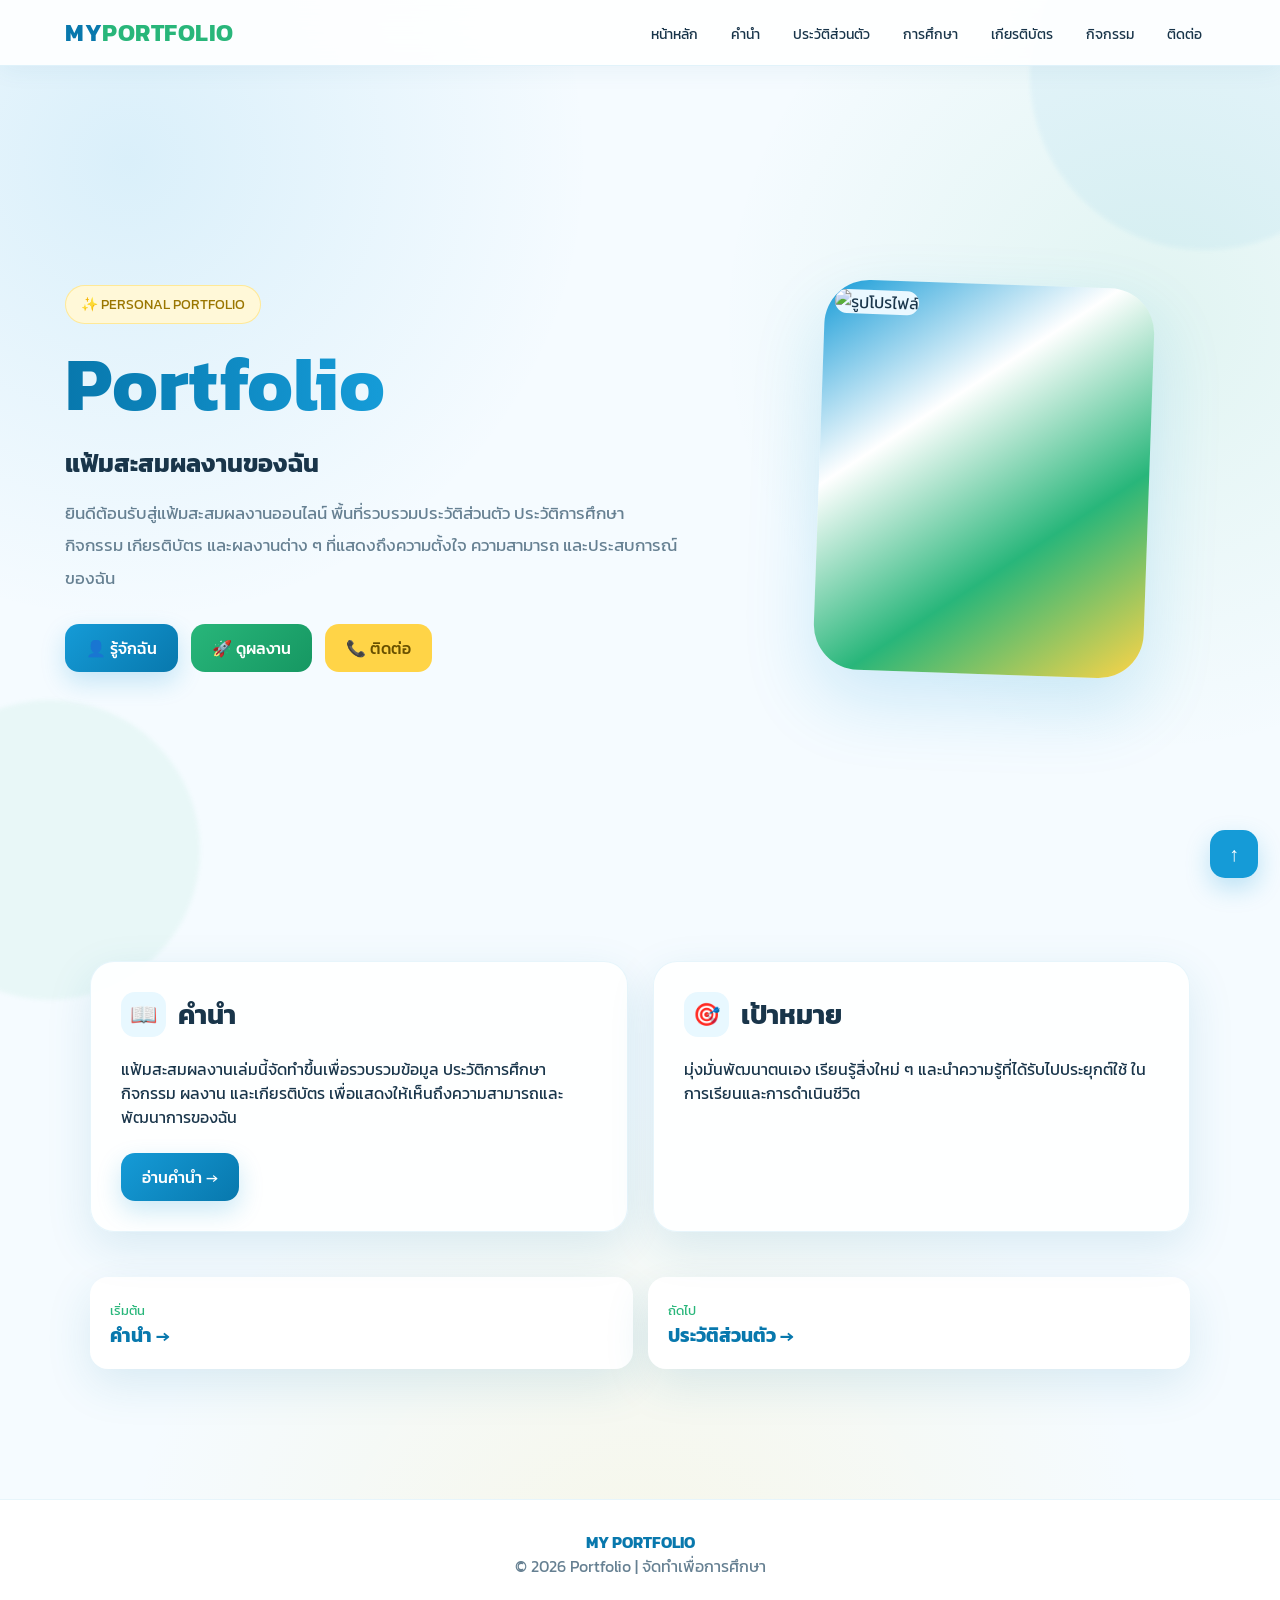
==== commit 32598c52: "Create index.html" ====
--- a/index.html
+++ b/index.html
@@ -1,1604 +1,127 @@
+
 <!DOCTYPE html>
 <html lang="th">
-
 <head>
-    <meta charset="UTF-8">
-    <meta name="viewport" content="width=device-width, initial-scale=1.0">
-
-    <title>Portfolio | ธนัญชนก มะอินทร์</title>
-
-    <!-- Google Fonts -->
-    <link rel="preconnect" href="https://fonts.googleapis.com">
-    <link rel="preconnect" href="https://fonts.gstatic.com" crossorigin>
-
-    <link href="https://fonts.googleapis.com/css2?family=Itim&family=Kanit:wght@300;400;500;600&display=swap"
-        rel="stylesheet">
-
-    <style>
-
-        /* =========================
-           RESET
-        ========================= */
-
-        * {
-            margin: 0;
-            padding: 0;
-            box-sizing: border-box;
-        }
-
-        html {
-            scroll-behavior: smooth;
-        }
-
-        body {
-            font-family: "Kanit", sans-serif;
-            min-height: 100vh;
-            color: #554562;
-            overflow-x: hidden;
-
-            background:
-                radial-gradient(circle at 10% 20%, rgba(255,255,255,.8), transparent 25%),
-                radial-gradient(circle at 90% 10%, rgba(255,255,255,.7), transparent 25%),
-                linear-gradient(
-                    135deg,
-                    #ffd8ec,
-                    #e8d9ff,
-                    #ccecff,
-                    #ffe0f1
-                );
-        }
-
-        /* =========================
-           BACKGROUND
-        ========================= */
-
-        .background {
-            position: fixed;
-            inset: 0;
-            z-index: -10;
-            overflow: hidden;
-        }
-
-        .blob {
-            position: absolute;
-            border-radius: 50%;
-            filter: blur(10px);
-            opacity: .55;
-            animation: float 8s ease-in-out infinite;
-        }
-
-        .blob.one {
-            width: 300px;
-            height: 300px;
-            background: #ffb8dc;
-            top: -80px;
-            left: -80px;
-        }
-
-        .blob.two {
-            width: 350px;
-            height: 350px;
-            background: #cbb8ff;
-            right: -100px;
-            top: 25%;
-            animation-delay: 2s;
-        }
-
-        .blob.three {
-            width: 280px;
-            height: 280px;
-            background: #aee6ff;
-            bottom: -80px;
-            left: 35%;
-            animation-delay: 4s;
-        }
-
-        @keyframes float {
-            0%,100% {
-                transform: translateY(0) translateX(0);
-            }
-
-            50% {
-                transform: translateY(-25px) translateX(15px);
-            }
-        }
-
-        .star {
-            position: absolute;
-            color: white;
-            font-size: 20px;
-            opacity: .8;
-            animation: twinkle 2s infinite alternate;
-        }
-
-        .star:nth-child(1) {
-            top: 15%;
-            left: 12%;
-        }
-
-        .star:nth-child(2) {
-            top: 30%;
-            right: 15%;
-            animation-delay: .5s;
-        }
-
-        .star:nth-child(3) {
-            bottom: 20%;
-            left: 20%;
-            animation-delay: 1s;
-        }
-
-        .star:nth-child(4) {
-            bottom: 12%;
-            right: 25%;
-            animation-delay: 1.5s;
-        }
-
-        @keyframes twinkle {
-            from {
-                opacity: .3;
-                transform: scale(.8);
-            }
-
-            to {
-                opacity: 1;
-                transform: scale(1.2);
-            }
-        }
-
-        /* =========================
-           NAVBAR
-        ========================= */
-
-        nav {
-            position: fixed;
-            top: 20px;
-            left: 50%;
-            transform: translateX(-50%);
-
-            width: calc(100% - 40px);
-            max-width: 1100px;
-
-            padding: 12px 18px;
-
-            display: flex;
-            justify-content: center;
-            align-items: center;
-            gap: 8px;
-
-            background: rgba(255,255,255,.72);
-            backdrop-filter: blur(20px);
-
-            border: 1px solid rgba(255,255,255,.9);
-            border-radius: 30px;
-
-            box-shadow: 0 15px 40px rgba(130,100,170,.15);
-
-            z-index: 1000;
-        }
-
-        nav a {
-            text-decoration: none;
-            color: #665570;
-
-            padding: 9px 15px;
-            border-radius: 20px;
-
-            font-size: 14px;
-            font-weight: 500;
-
-            transition: .3s;
-        }
-
-        nav a:hover,
-        nav a.active {
-            background: linear-gradient(
-                135deg,
-                #ff91c6,
-                #ad91ee
-            );
-
-            color: white;
-
-            box-shadow:
-                0 7px 18px rgba(180,120,210,.25);
-
-            transform: translateY(-2px);
-        }
-
-        /* =========================
-           PAGE
-        ========================= */
-
-        .page {
-            display: none;
-            min-height: 100vh;
-            padding: 120px 25px 70px;
-
-            animation: pageEnter .7s ease;
-        }
-
-        .page.active {
-            display: block;
-        }
-
-        @keyframes pageEnter {
-
-            from {
-                opacity: 0;
-                transform: translateY(25px);
-            }
-
-            to {
-                opacity: 1;
-                transform: translateY(0);
-            }
-
-        }
-
-        .container {
-            width: 100%;
-            max-width: 1100px;
-            margin: auto;
-        }
-
-        /* =========================
-           HOME
-        ========================= */
-
-        .hero {
-            min-height: calc(100vh - 160px);
-
-            display: grid;
-            grid-template-columns: 1fr 1fr;
-
-            align-items: center;
-            gap: 60px;
-        }
-
-        .hero-text h1 {
-            font-family: "Itim", cursive;
-            font-size: clamp(45px, 7vw, 82px);
-            line-height: 1;
-            color: #76537e;
-
-            margin-bottom: 20px;
-        }
-
-        .hero-text h1 span {
-            color: #ee77ad;
-        }
-
-        .hero-text .subtitle {
-            font-size: 22px;
-            margin-bottom: 25px;
-            color: #796581;
-        }
-
-        .hero-text p {
-            font-size: 17px;
-            line-height: 1.9;
-            max-width: 560px;
-        }
-
-        .button {
-            display: inline-block;
-            margin-top: 30px;
-
-            text-decoration: none;
-            color: white;
-
-            padding: 13px 25px;
-            border-radius: 30px;
-
-            background: linear-gradient(
-                135deg,
-                #ff83ba,
-                #a98aeb
-            );
-
-            box-shadow: 0 12px 25px rgba(170,120,210,.25);
-
-            transition: .3s;
-        }
-
-        .button:hover {
-            transform: translateY(-4px) scale(1.02);
-        }
-
-        /* =========================
-           PROFILE CARD
-        ========================= */
-
-        .profile-wrap {
-            display: flex;
-            justify-content: center;
-        }
-
-        .profile-card {
-            position: relative;
-
-            width: min(390px, 100%);
-            padding: 18px;
-
-            border-radius: 35px;
-
-            background: rgba(255,255,255,.6);
-            backdrop-filter: blur(18px);
-
-            border: 1px solid rgba(255,255,255,.85);
-
-            box-shadow:
-                0 25px 60px rgba(120,90,160,.2);
-
-            transform: rotate(2deg);
-            transition: .4s;
-        }
-
-        .profile-card:hover {
-            transform: rotate(0deg) translateY(-8px);
-        }
-
-        .profile-card img {
-            width: 100%;
-            height: 470px;
-
-            object-fit: cover;
-
-            border-radius: 27px;
-            display: block;
-        }
-
-        .heart {
-            position: absolute;
-            font-size: 35px;
-            animation: heartFloat 3s ease-in-out infinite;
-        }
-
-        .heart.one {
-            top: -20px;
-            right: 15px;
-        }
-
-        .heart.two {
-            bottom: -15px;
-            left: -15px;
-            animation-delay: 1s;
-        }
-
-        @keyframes heartFloat {
-            0%,100% {
-                transform: translateY(0);
-            }
-
-            50% {
-                transform: translateY(-12px);
-            }
-        }
-
-        /* =========================
-           SECTION TITLE
-        ========================= */
-
-        .section-title {
-            text-align: center;
-            margin-bottom: 45px;
-        }
-
-        .section-title .emoji {
-            font-size: 40px;
-        }
-
-        .section-title h2 {
-            font-family: "Itim", cursive;
-            font-size: 48px;
-            color: #76537e;
-        }
-
-        .section-title p {
-            margin-top: 5px;
-            color: #8b778f;
-        }
-
-        /* =========================
-           GLASS CARD
-        ========================= */
-
-        .glass {
-            background: rgba(255,255,255,.65);
-            backdrop-filter: blur(18px);
-
-            border: 1px solid rgba(255,255,255,.85);
-
-            border-radius: 28px;
-
-            padding: 30px;
-
-            box-shadow:
-                0 18px 45px rgba(120,90,160,.13);
-
-            transition: .35s;
-        }
-
-        .glass:hover {
-            transform: translateY(-6px);
-            box-shadow:
-                0 25px 55px rgba(120,90,160,.2);
-        }
-
-        /* =========================
-           PREFACE
-        ========================= */
-
-        .preface-card {
-            max-width: 850px;
-            margin: auto;
-
-            text-align: center;
-            font-size: 18px;
-            line-height: 2;
-        }
-
-        .preface-card .big {
-            font-family: "Itim", cursive;
-            font-size: 38px;
-            color: #ee77ad;
-            margin-bottom: 20px;
-        }
-
-        /* =========================
-           PERSONAL
-        ========================= */
-
-        .personal-grid {
-            display: grid;
-            grid-template-columns: 1fr 1fr;
-            gap: 25px;
-        }
-
-        .info-item {
-            display: flex;
-            align-items: center;
-            gap: 15px;
-
-            padding: 18px;
-            margin-bottom: 14px;
-
-            background: rgba(255,255,255,.45);
-            border-radius: 18px;
-        }
-
-        .info-icon {
-            width: 45px;
-            height: 45px;
-
-            display: flex;
-            align-items: center;
-            justify-content: center;
-
-            background: white;
-            border-radius: 50%;
-
-            font-size: 22px;
-        }
-
-        .info-item strong {
-            display: block;
-            color: #76537e;
-        }
-
-        /* =========================
-           EDUCATION
-        ========================= */
-
-        .education-grid {
-            display: grid;
-            grid-template-columns: repeat(3,1fr);
-            gap: 25px;
-        }
-
-        .education-card {
-            overflow: hidden;
-            padding: 0;
-        }
-
-        .education-card img {
-            width: 100%;
-            height: 250px;
-            object-fit: cover;
-            display: block;
-        }
-
-        .education-content {
-            padding: 24px;
-        }
-
-        .education-content h3 {
-            color: #76537e;
-            margin-bottom: 10px;
-        }
-
-        .education-content p {
-            line-height: 1.7;
-        }
-
-        .year {
-            display: inline-block;
-            margin-top: 15px;
-
-            padding: 6px 13px;
-            border-radius: 20px;
-
-            background: #f7d5e8;
-            color: #8a5c78;
-
-            font-size: 13px;
-        }
-
-        /* =========================
-           GOAL
-        ========================= */
-
-        .goal-card {
-            max-width: 950px;
-            margin: auto;
-
-            font-size: 17px;
-            line-height: 2;
-        }
-
-        .goal-card h3 {
-            font-family: "Itim", cursive;
-            font-size: 34px;
-            color: #ee77ad;
-            margin-bottom: 20px;
-        }
-
-        .future-box {
-            margin-top: 30px;
-            padding: 25px;
-
-            border-radius: 22px;
-
-            background:
-                linear-gradient(
-                    135deg,
-                    rgba(255,170,210,.45),
-                    rgba(190,170,255,.45)
-                );
-
-            border: 1px solid rgba(255,255,255,.8);
-        }
-
-        /* =========================
-           CERTIFICATES
-        ========================= */
-
-        .certificate-grid {
-            display: grid;
-            grid-template-columns: repeat(3,1fr);
-            gap: 22px;
-        }
-
-        .certificate {
-            padding: 12px;
-            cursor: pointer;
-        }
-
-        .certificate img {
-            width: 100%;
-            height: 300px;
-
-            object-fit: cover;
-
-            border-radius: 18px;
-
-            display: block;
-
-            transition: .4s;
-        }
-
-        .certificate:hover img {
-            transform: scale(1.04);
-        }
-
-        /* =========================
-           CONTACT
-        ========================= */
-
-        .contact-grid {
-            max-width: 850px;
-            margin: auto;
-
-            display: grid;
-            grid-template-columns: repeat(3,1fr);
-            gap: 20px;
-        }
-
-        .contact-card {
-            text-align: center;
-        }
-
-        .contact-card .icon {
-            font-size: 42px;
-            margin-bottom: 12px;
-        }
-
-        .contact-card h3 {
-            color: #76537e;
-            margin-bottom: 8px;
-        }
-
-        /* =========================
-           FOOTER
-        ========================= */
-
-        footer {
-            text-align: center;
-            margin-top: 60px;
-
-            color: #8c7890;
-            font-size: 14px;
-        }
-
-        /* =========================
-           LIGHTBOX
-        ========================= */
-
-        .lightbox {
-            position: fixed;
-            inset: 0;
-
-            display: none;
-            align-items: center;
-            justify-content: center;
-
-            padding: 25px;
-
-            background: rgba(50,35,65,.8);
-            backdrop-filter: blur(12px);
-
-            z-index: 2000;
-        }
-
-        .lightbox.active {
-            display: flex;
-        }
-
-        .lightbox img {
-            max-width: 90%;
-            max-height: 90vh;
-
-            border-radius: 20px;
-
-            box-shadow:
-                0 20px 70px rgba(0,0,0,.35);
-        }
-
-        .close {
-            position: absolute;
-            top: 25px;
-            right: 30px;
-
-            color: white;
-            font-size: 35px;
-
-            cursor: pointer;
-        }
-
-        /* =========================
-           RESPONSIVE
-        ========================= */
-
-        @media(max-width: 950px) {
-
-            nav {
-                overflow-x: auto;
-                justify-content: flex-start;
-                white-space: nowrap;
-            }
-
-            .hero {
-                grid-template-columns: 1fr;
-                text-align: center;
-            }
-
-            .hero-text p {
-                margin: auto;
-            }
-
-            .profile-wrap {
-                margin-top: 20px;
-            }
-
-            .education-grid,
-            .certificate-grid {
-                grid-template-columns: repeat(2,1fr);
-            }
-
-            .contact-grid {
-                grid-template-columns: 1fr 1fr;
-            }
-        }
-
-        @media(max-width: 650px) {
-
-            nav {
-                top: 10px;
-                width: calc(100% - 20px);
-            }
-
-            nav a {
-                font-size: 12px;
-                padding: 8px 11px;
-            }
-
-            .page {
-                padding: 100px 16px 50px;
-            }
-
-            .hero-text h1 {
-                font-size: 52px;
-            }
-
-            .section-title h2 {
-                font-size: 40px;
-            }
-
-            .personal-grid,
-            .education-grid,
-            .certificate-grid,
-            .contact-grid {
-                grid-template-columns: 1fr;
-            }
-
-            .profile-card img {
-                height: 420px;
-            }
-        }
-
-        @media(prefers-reduced-motion: reduce) {
-
-            *,
-            *::before,
-            *::after {
-                animation-duration: .01ms !important;
-                animation-iteration-count: 1 !important;
-                scroll-behavior: auto !important;
-                transition-duration: .01ms !important;
-            }
-
-        }
-
-    </style>
+<meta charset="UTF-8">
+<meta name="viewport" content="width=device-width, initial-scale=1.0">
+<title>Portfolio | ชื่อของฉัน</title>
+<link rel="stylesheet" href="style.css">
 </head>
-
 
 <body>
 
-    <!-- =========================
-         BACKGROUND
-    ========================= -->
+<nav class="navbar">
+<div class="nav-container">
 
-    <div class="background">
+<a href="index.html" class="logo">MY<span>PORTFOLIO</span></a>
 
-        <div class="blob one"></div>
-        <div class="blob two"></div>
-        <div class="blob three"></div>
+<ul class="nav-links">
+<li><a href="index.html">หน้าหลัก</a></li>
+<li><a href="preface.html">คำนำ</a></li>
+<li><a href="profile.html">ประวัติส่วนตัว</a></li>
+<li><a href="education.html">การศึกษา</a></li>
+<li><a href="certificates.html">เกียรติบัตร</a></li>
+<li><a href="activities.html">กิจกรรม</a></li>
+<li><a href="contact.html">ติดต่อ</a></li>
+</ul>
 
-        <div class="star">✦</div>
-        <div class="star">✧</div>
-        <div class="star">✦</div>
-        <div class="star">✧</div>
+</div>
+</nav>
 
-    </div>
+<main class="page">
 
+<section class="hero">
 
-    <!-- =========================
-         NAVBAR
-    ========================= -->
+<div class="hero-text">
 
-    <nav>
+<div class="badge">✨ PERSONAL PORTFOLIO</div>
 
-        <a href="#home" data-page="home">🏠 หน้าแรก</a>
+<h1>Portfolio</h1>
 
-        <a href="#preface" data-page="preface">📖 คำนำ</a>
+<h2>แฟ้มสะสมผลงานของฉัน</h2>
 
-        <a href="#personal" data-page="personal">👤 ประวัติ</a>
+<p>
+ยินดีต้อนรับสู่แฟ้มสะสมผลงานออนไลน์
+พื้นที่รวบรวมประวัติส่วนตัว ประวัติการศึกษา
+กิจกรรม เกียรติบัตร และผลงานต่าง ๆ
+ที่แสดงถึงความตั้งใจ ความสามารถ
+และประสบการณ์ของฉัน
+</p>
 
-        <a href="#education" data-page="education">🎓 การศึกษา</a>
+<div class="buttons">
+<a href="profile.html" class="btn btn-primary">👤 รู้จักฉัน</a>
+<a href="activities.html" class="btn btn-green">🚀 ดูผลงาน</a>
+<a href="contact.html" class="btn btn-yellow">📞 ติดต่อ</a>
+</div>
 
-        <a href="#goal" data-page="goal">🎯 เป้าหมาย</a>
+</div>
 
-        <a href="#certificate" data-page="certificate">🏆 เกียรติบัตร</a>
+<div class="hero-image">
 
-        <a href="#contact" data-page="contact">📞 ติดต่อ</a>
+<div class="profile-frame">
+<img src="images/profile.jpg" alt="รูปโปรไฟล์">
+</div>
 
-    </nav>
+</div>
 
+</section>
 
-    <!-- =========================
-         HOME
-    ========================= -->
+<div class="container">
 
-    <section class="page active" id="home">
+<div class="grid">
 
-        <div class="container">
+<div class="card reveal">
+<div class="section-title">
+<div class="icon">📖</div>
+<h2>คำนำ</h2>
+</div>
+<p>
+แฟ้มสะสมผลงานเล่มนี้จัดทำขึ้นเพื่อรวบรวมข้อมูล
+ประวัติการศึกษา กิจกรรม ผลงาน และเกียรติบัตร
+เพื่อแสดงให้เห็นถึงความสามารถและพัฒนาการของฉัน
+</p>
+<br>
+<a href="preface.html" class="btn btn-primary">อ่านคำนำ →</a>
+</div>
 
-            <div class="hero">
+<div class="card reveal">
+<div class="section-title">
+<div class="icon">🎯</div>
+<h2>เป้าหมาย</h2>
+</div>
+<p>
+มุ่งมั่นพัฒนาตนเอง เรียนรู้สิ่งใหม่ ๆ
+และนำความรู้ที่ได้รับไปประยุกต์ใช้
+ในการเรียนและการดำเนินชีวิต
+</p>
+</div>
 
-                <div class="hero-text">
+</div>
 
-                    <div class="subtitle">
-                        ✨ PORTFOLIO
-                    </div>
+<div class="next-page">
+<a href="preface.html" class="next-card">
+<small>เริ่มต้น</small>
+<h3>คำนำ →</h3>
+</a>
 
-                    <h1>
-                        ธนัญชนก<br>
-                        <span>มะอินทร์</span>
-                    </h1>
+<a href="profile.html" class="next-card">
+<small>ถัดไป</small>
+<h3>ประวัติส่วนตัว →</h3>
+</a>
+</div>
 
-                    <p>
-                        แฟ้มสะสมผลงานสำหรับนำเสนอประวัติ
-                        การศึกษา ความสนใจ เป้าหมาย
-                        และประสบการณ์ต่าง ๆ
-                    </p>
+</div>
 
-                    <a href="#personal" class="button">
-                        ดูประวัติของฉัน →
-                    </a>
+</main>
 
-                </div>
+<footer>
+<strong>MY PORTFOLIO</strong>
+<br>
+© 2026 Portfolio | จัดทำเพื่อการศึกษา
+</footer>
 
-
-                <div class="profile-wrap">
-
-                    <div class="profile-card">
-
-                        <div class="heart one">💗</div>
-                        <div class="heart two">💖</div>
-
-                        <img
-                            src="87683A30-1C97-4B59-8363-70B8CC04A306.jpg"
-                            alt="รูปโปรไฟล์">
-
-                    </div>
-
-                </div>
-
-            </div>
-
-        </div>
-
-    </section>
-
-
-    <!-- =========================
-         PREFACE
-    ========================= -->
-
-    <section class="page" id="preface">
-
-        <div class="container">
-
-            <div class="section-title">
-
-                <div class="emoji">📖</div>
-
-                <h2>คำนำ</h2>
-
-                <p>Preface</p>
-
-            </div>
-
-
-            <div class="glass preface-card">
-
-                <div class="big">
-                    Welcome to my Portfolio 💗
-                </div>
-
-                <p>
-                    แฟ้มสะสมผลงานเล่มนี้จัดทำขึ้นเพื่อรวบรวม
-                    ประวัติส่วนตัว ประวัติการศึกษา ผลงาน
-                    เกียรติบัตร และเป้าหมายในการศึกษาต่อ
-                    เพื่อแสดงให้เห็นถึงความตั้งใจ ความสนใจ
-                    และการพัฒนาตนเองของดิฉัน
-                </p>
-
-                <br>
-
-                <p>
-                    ดิฉันหวังว่า Portfolio เล่มนี้จะช่วยให้
-                    ทุกคนได้รู้จักตัวตน ความสามารถ
-                    และเป้าหมายของดิฉันมากยิ่งขึ้น
-                </p>
-
-            </div>
-
-        </div>
-
-    </section>
-
-
-    <!-- =========================
-         PERSONAL
-    ========================= -->
-
-    <section class="page" id="personal">
-
-        <div class="container">
-
-            <div class="section-title">
-
-                <div class="emoji">👤</div>
-
-                <h2>ประวัติส่วนตัว</h2>
-
-                <p>Personal Information</p>
-
-            </div>
-
-
-            <div class="personal-grid">
-
-                <div class="glass">
-
-                    <div class="info-item">
-
-                        <div class="info-icon">👩🏻</div>
-
-                        <div>
-                            <strong>ชื่อ - นามสกุล</strong>
-                            ธนัญชนก มะอินทร์
-                        </div>
-
-                    </div>
-
-
-                    <div class="info-item">
-
-                        <div class="info-icon">🎂</div>
-
-                        <div>
-                            <strong>วันเกิด</strong>
-                            26 มกราคม 2552
-                        </div>
-
-                    </div>
-
-
-                    <div class="info-item">
-
-                        <div class="info-icon">🎓</div>
-
-                        <div>
-                            <strong>ระดับการศึกษา</strong>
-                            มัธยมศึกษาปีที่ 6
-                        </div>
-
-                    </div>
-
-                </div>
-
-
-                <div class="glass">
-
-                    <div class="info-item">
-
-                        <div class="info-icon">🏫</div>
-
-                        <div>
-                            <strong>สถานศึกษา</strong>
-                            โรงเรียนบ้านบึง"อุตสาหกรรมนุเคราะห์
-                        </div>
-
-                    </div>
-
-
-                    <div class="info-item">
-
-                        <div class="info-icon">🎧</div>
-
-                        <div>
-                            <strong>งานอดิเรก</strong>
-                            อ่านหนังสือ ฟังเพลง
-                        </div>
-
-                    </div>
-
-
-                    <div class="info-item">
-
-                        <div class="info-icon">💡</div>
-
-                        <div>
-                            <strong>ความสนใจ</strong>
-                            การเรียนรู้และการพัฒนาตนเอง
-                        </div>
-
-                    </div>
-
-                </div>
-
-            </div>
-
-        </div>
-
-    </section>
-
-
-    <!-- =========================
-         EDUCATION
-    ========================= -->
-
-    <section class="page" id="education">
-
-        <div class="container">
-
-            <div class="section-title">
-
-                <div class="emoji">🎓</div>
-
-                <h2>ประวัติการศึกษา</h2>
-
-                <p>Education</p>
-
-            </div>
-
-
-            <div class="education-grid">
-
-
-                <div class="glass education-card">
-
-                    <img
-                        src="S__9756685.jpg"
-                        alt="ระดับประถมศึกษา">
-
-                    <div class="education-content">
-
-                        <h3>📚 ระดับประถมศึกษา</h3>
-
-                        <p>
-                            โรงเรียนกุญแจคริสเตียนวิทยา
-                        </p>
-
-                        <span class="year">
-                            Primary School
-                        </span>
-
-                    </div>
-
-                </div>
-
-
-                <div class="glass education-card">
-
-                    <img
-                        src="S__9764868.jpg"
-                        alt="ระดับมัธยมศึกษาตอนต้น">
-
-                    <div class="education-content">
-
-                        <h3>📘 มัธยมศึกษาตอนต้น</h3>
-
-                        <p>
-                            โรงเรียนบ้านบึง“อุตสาหกรรมนุเคราะห์”
-                        </p>
-
-                        <span class="year">
-                            Lower Secondary
-                        </span>
-
-                    </div>
-
-                </div>
-
-
-                <div class="glass education-card">
-
-                    <img
-                        src="S__9764868.jpg"
-                        alt="ระดับมัธยมศึกษาตอนปลาย">
-
-                    <div class="education-content">
-
-                        <h3>🎓 มัธยมศึกษาตอนปลาย</h3>
-
-                        <p>
-                            โรงเรียนบ้านบึง“อุตสาหกรรมนุเคราะห์”
-                        </p>
-
-                        <span class="year">
-                            Upper Secondary
-                        </span>
-
-                    </div>
-
-                </div>
-
-
-            </div>
-
-        </div>
-
-    </section>
-
-
-    <!-- =========================
-         GOAL
-    ========================= -->
-
-    <section class="page" id="goal">
-
-        <div class="container">
-
-            <div class="section-title">
-
-                <div class="emoji">🎯</div>
-
-                <h2>เป้าหมายการศึกษาต่อ</h2>
-
-                <p>My Future Goal</p>
-
-            </div>
-
-
-            <div class="glass goal-card">
-
-                <h3>
-                    💗 ความฝันและเป้าหมายของฉัน
-                </h3>
-
-                <p>
-
-                    ดิฉันมีความสนใจในจิตวิทยา
-                    เพราะดิฉันต้องการทำความเข้าใจความคิด
-                    ความรู้สึก และพฤติกรรมของมนุษย์
-                    รวมถึงความแตกต่างของแต่ละบุคคล
-                    โดยเฉพาะเรื่องการสื่อสาร
-                    การทำงานร่วมกับผู้อื่น
-                    และการทำงานเป็นทีม
-
-                    <br><br>
-
-                    ความสนใจนี้ทำให้ดิฉันอยากเรียนรู้ว่า
-                    หลักจิตวิทยาสามารถนำมาประยุกต์ใช้กับ
-                    การทำงานและการพัฒนาคนในองค์กรได้อย่างไร
-                    จึงมีความตั้งใจศึกษาต่อคณะศิลปศาสตร์
-                    มหาวิทยาลัยธรรมศาสตร์
-                    สาขาจิตวิทยาอุตสาหกรรมและองค์การ
-                    เพราะเป็นสาขาที่ตรงกับความสนใจ
-                    และเป้าหมายที่วางไว้
-
-                    <br><br>
-
-                    โดยต้องการเรียนรู้เกี่ยวกับการพัฒนาบุคลากร
-                    การสร้างแรงจูงใจ การคัดเลือกบุคลากร
-                    และการสร้างสภาพแวดล้อมในการทำงานที่ดี
-                    รวมถึงพัฒนาทักษะด้านการสื่อสาร
-                    การวิเคราะห์ และการทำงานร่วมกับผู้อื่น
-
-                    <br><br>
-
-                    ในอนาคต ดิฉันตั้งใจนำความรู้ที่ได้รับ
-                    ไปต่อยอดสู่อาชีพด้านทรัพยากรมนุษย์
-                    หรือการพัฒนาบุคลากร
-                    และมีส่วนช่วยให้องค์กรสามารถพัฒนาคน
-                    ควบคู่ไปกับการพัฒนาองค์กรได้อย่างมีประสิทธิภาพ
-
-                    <br><br>
-
-                    พร้อมเรียนรู้และพัฒนาตนเองอย่างต่อเนื่อง
-                    เพื่อเติบโตเป็นบุคลากรที่สามารถนำความรู้
-                    ด้านจิตวิทยาไปใช้ให้เกิดประโยชน์ได้จริง
-
-                </p>
-
-
-                <div class="future-box">
-
-                    🌷 <strong>เป้าหมายในอนาคต</strong>
-
-                    <br><br>
-
-                    ศึกษาต่อด้านจิตวิทยาอุตสาหกรรมและองค์การ
-                    และนำความรู้ไปพัฒนาคนและองค์กร
-                    ให้สามารถเติบโตไปด้วยกันอย่างมีประสิทธิภาพ
-
-                </div>
-
-            </div>
-
-        </div>
-
-    </section>
-
-
-    <!-- =========================
-         CERTIFICATE
-    ========================= -->
-
-    <section class="page" id="certificate">
-
-        <div class="container">
-
-            <div class="section-title">
-
-                <div class="emoji">🏆</div>
-
-                <h2>เกียรติบัตร</h2>
-
-                <p>Certificates</p>
-
-            </div>
-
-
-            <div class="certificate-grid">
-
-
-                <div
-                    class="glass certificate"
-                    onclick="openLightbox('S__9740298.jpg','Certificate 1')">
-
-                    <img
-                        src="S__9740298.jpg"
-                        alt="เกียรติบัตร 1">
-
-                </div>
-
-
-                <div
-                    class="glass certificate"
-                    onclick="openLightbox('S__9740299.jpg','Certificate 2')">
-
-                    <img
-                        src="S__9740299.jpg"
-                        alt="เกียรติบัตร 2">
-
-                </div>
-
-
-                <div
-                    class="glass certificate"
-                    onclick="openLightbox('S__9740300.jpg','Certificate 3')">
-
-                    <img
-                        src="S__9740300.jpg"
-                        alt="เกียรติบัตร 3">
-
-                </div>
-
-
-                <div
-                    class="glass certificate"
-                    onclick="openLightbox('S__9740301.jpg','Certificate 4')">
-
-                    <img
-                        src="S__9740301.jpg"
-                        alt="เกียรติบัตร 4">
-
-                </div>
-
-
-                <div
-                    class="glass certificate"
-                    onclick="openLightbox('S__9740302.jpg','Certificate 5')">
-
-                    <img
-                        src="S__9740302.jpg"
-                        alt="เกียรติบัตร 5">
-
-                </div>
-
-
-                <div
-                    class="glass certificate"
-                    onclick="openLightbox('S__9740303.jpg','Certificate 6')">
-
-                    <img
-                        src="S__9740303.jpg"
-                        alt="เกียรติบัตร 6">
-
-                </div>
-
-
-                <div
-                    class="glass certificate"
-                    onclick="openLightbox('S__9740305.jpg','Certificate 7')">
-
-                    <img
-                        src="S__9740305.jpg"
-                        alt="เกียรติบัตร 7">
-
-                </div>
-
-
-                <div
-                    class="glass certificate"
-                    onclick="openLightbox('S__9748494.jpg','Certificate 8')">
-
-                    <img
-                        src="S__9748494.jpg"
-                        alt="เกียรติบัตร 8">
-
-                </div>
-
-
-                <div
-                    class="glass certificate"
-                    onclick="openLightbox('S__9748495.jpg','Certificate 9')">
-
-                    <img
-                        src="S__9748495.jpg"
-                        alt="เกียรติบัตร 9">
-
-                </div>
-
-
-            </div>
-
-        </div>
-
-    </section>
-
-
-    <!-- =========================
-         CONTACT
-    ========================= -->
-
-    <section class="page" id="contact">
-
-        <div class="container">
-
-            <div class="section-title">
-
-                <div class="emoji">📞</div>
-
-                <h2>ติดต่อ</h2>
-
-                <p>Contact</p>
-
-            </div>
-
-
-            <div class="contact-grid">
-
-
-                <div class="glass contact-card">
-
-                    <div class="icon">📧</div>
-
-                    <h3>Email</h3>
-
-                    <p>
-                        s34874@banbung.ac.th
-                    </p>
-
-                </div>
-
-
-                <div class="glass contact-card">
-
-                    <div class="icon">📱</div>
-
-                    <h3>โทรศัพท์</h3>
-
-                    <p>
-                        0952544994
-                    </p>
-
-                </div>
-
-
-                <div class="glass contact-card">
-
-                    <div class="icon">🏫</div>
-
-                    <h3>โรงเรียน</h3>
-
-                    <p>
-                        บ้านบึง"อุตสาหกรรมนุเคราะห์
-                    </p>
-
-                </div>
-
-
-            </div>
-
-
-            <footer>
-
-                © 2026 ธนัญชนก มะอินทร์
-                <br>
-                My Portfolio 💗
-
-            </footer>
-
-        </div>
-
-    </section>
-
-
-    <!-- =========================
-         LIGHTBOX
-    ========================= -->
-
-    <div
-        class="lightbox"
-        id="lightbox"
-        onclick="closeLightbox()">
-
-        <div
-            class="close"
-            onclick="closeLightbox()">
-            ×
-        </div>
-
-        <img
-            id="lightboxImage"
-            src=""
-            alt="Certificate">
-
-    </div>
-
-
-    <!-- =========================
-         JAVASCRIPT
-    ========================= -->
-
-    <script>
-
-        /* =========================
-           PAGE SYSTEM
-        ========================= */
-
-        const pages =
-            document.querySelectorAll(".page");
-
-        const navLinks =
-            document.querySelectorAll("nav a");
-
-
-        function showPage(pageId) {
-
-            pages.forEach(page => {
-
-                page.classList.remove("active");
-
-            });
-
-
-            const target =
-                document.getElementById(pageId);
-
-            if (target) {
-
-                target.classList.add("active");
-
-            }
-
-
-            navLinks.forEach(link => {
-
-                link.classList.remove("active");
-
-                if (
-                    link.dataset.page === pageId
-                ) {
-
-                    link.classList.add("active");
-
-                }
-
-            });
-
-
-            window.scrollTo({
-                top: 0,
-                behavior: "smooth"
-            });
-
-
-            history.replaceState(
-                null,
-                "",
-                "#" + pageId
-            );
-
-        }
-
-
-        navLinks.forEach(link => {
-
-            link.addEventListener(
-                "click",
-                function(event) {
-
-                    event.preventDefault();
-
-                    showPage(
-                        this.dataset.page
-                    );
-
-                }
-            );
-
-        });
-
-
-        /* =========================
-           INITIAL PAGE
-        ========================= */
-
-        const firstPage =
-            location.hash.replace("#", "");
-
-
-        if (
-            firstPage &&
-            document.getElementById(firstPage)
-        ) {
-
-            showPage(firstPage);
-
-        } else {
-
-            showPage("home");
-
-        }
-
-
-        /* =========================
-           LIGHTBOX
-        ========================= */
-
-        function openLightbox(image, title) {
-
-            const lightbox =
-                document.getElementById("lightbox");
-
-            const imageElement =
-                document.getElementById("lightboxImage");
-
-            imageElement.src = image;
-
-            imageElement.alt = title;
-
-            lightbox.classList.add("active");
-
-        }
-
-
-        function closeLightbox() {
-
-            document
-                .getElementById("lightbox")
-                .classList.remove("active");
-
-        }
-
-
-        /* =========================
-           ESC KEY
-        ========================= */
-
-        document.addEventListener(
-            "keydown",
-            function(event) {
-
-                if (event.key === "Escape") {
-
-                    closeLightbox();
-
-                }
-
-            }
-        );
-
-    </script>
+<button class="top-btn" onclick="window.scrollTo({top:0,behavior:'smooth'})">↑</button>
 
 </body>
+</html>
 
-</html>
--- a/style.css
+++ b/style.css
@@ -0,0 +1,829 @@
+
+@import url('https://fonts.googleapis.com/css2?family=Kanit:wght@300;400;500;600;700&family=Prompt:wght@300;400;500;600;700&display=swap');
+
+:root{
+    --blue:#159bd7;
+    --blue-dark:#0878ad;
+    --blue-light:#e8f8ff;
+    --green:#28b67a;
+    --green-light:#e9fff5;
+    --yellow:#ffd447;
+    --yellow-light:#fff8d8;
+    --white:#ffffff;
+    --text:#19354a;
+    --muted:#668092;
+    --bg:#f5fbff;
+    --shadow:0 15px 45px rgba(30,120,160,.13);
+    --radius:24px;
+}
+
+*{
+    margin:0;
+    padding:0;
+    box-sizing:border-box;
+    scroll-behavior:smooth;
+}
+
+html{
+    scroll-padding-top:100px;
+}
+
+body{
+    font-family:"Kanit","Prompt",sans-serif;
+    color:var(--text);
+    background:
+        radial-gradient(circle at 10% 10%,rgba(21,155,215,.12),transparent 25%),
+        radial-gradient(circle at 90% 20%,rgba(40,182,122,.10),transparent 25%),
+        radial-gradient(circle at 50% 100%,rgba(255,212,71,.12),transparent 30%),
+        var(--bg);
+    min-height:100vh;
+    overflow-x:hidden;
+}
+
+/* Background */
+
+body::before,
+body::after{
+    content:"";
+    position:fixed;
+    border-radius:50%;
+    filter:blur(2px);
+    pointer-events:none;
+    z-index:-1;
+}
+
+body::before{
+    width:350px;
+    height:350px;
+    background:rgba(21,155,215,.06);
+    top:-100px;
+    right:-100px;
+}
+
+body::after{
+    width:300px;
+    height:300px;
+    background:rgba(40,182,122,.06);
+    bottom:-100px;
+    left:-100px;
+}
+
+/* Page transition */
+
+.page{
+    animation:pageIn .8s ease both;
+}
+
+@keyframes pageIn{
+    from{
+        opacity:0;
+        transform:translateY(18px);
+    }
+    to{
+        opacity:1;
+        transform:translateY(0);
+    }
+}
+
+/* Navbar */
+
+.navbar{
+    position:sticky;
+    top:0;
+    z-index:999;
+    width:100%;
+    background:rgba(255,255,255,.88);
+    backdrop-filter:blur(18px);
+    border-bottom:1px solid rgba(21,155,215,.12);
+    box-shadow:0 5px 25px rgba(30,100,130,.06);
+}
+
+.nav-container{
+    max-width:1200px;
+    margin:auto;
+    padding:15px 25px;
+    display:flex;
+    justify-content:space-between;
+    align-items:center;
+    gap:20px;
+}
+
+.logo{
+    text-decoration:none;
+    font-size:24px;
+    font-weight:700;
+    color:var(--blue-dark);
+    letter-spacing:.5px;
+}
+
+.logo span{
+    color:var(--green);
+}
+
+.nav-links{
+    display:flex;
+    gap:7px;
+    list-style:none;
+    flex-wrap:wrap;
+    justify-content:center;
+}
+
+.nav-links a{
+    text-decoration:none;
+    color:var(--text);
+    padding:9px 13px;
+    border-radius:13px;
+    font-size:14px;
+    transition:.3s;
+}
+
+.nav-links a:hover{
+    background:var(--blue-light);
+    color:var(--blue-dark);
+    transform:translateY(-2px);
+}
+
+/* Container */
+
+.container{
+    max-width:1150px;
+    margin:auto;
+    padding:70px 25px;
+}
+
+/* Hero */
+
+.hero{
+    min-height:calc(100vh - 75px);
+    display:grid;
+    grid-template-columns:1.15fr .85fr;
+    align-items:center;
+    gap:60px;
+    max-width:1200px;
+    margin:auto;
+    padding:60px 25px;
+}
+
+.hero-text{
+    animation:heroText 1s ease both;
+}
+
+@keyframes heroText{
+    from{
+        opacity:0;
+        transform:translateX(-40px);
+    }
+    to{
+        opacity:1;
+        transform:translateX(0);
+    }
+}
+
+.badge{
+    display:inline-flex;
+    align-items:center;
+    gap:8px;
+    padding:8px 15px;
+    border-radius:50px;
+    background:var(--yellow-light);
+    color:#9a7600;
+    border:1px solid rgba(255,212,71,.45);
+    font-size:14px;
+    margin-bottom:20px;
+}
+
+.hero h1{
+    font-size:clamp(42px,7vw,76px);
+    line-height:1.05;
+    margin-bottom:20px;
+    font-weight:700;
+    background:linear-gradient(
+        90deg,
+        var(--blue-dark),
+        var(--blue),
+        var(--green)
+    );
+    -webkit-background-clip:text;
+    -webkit-text-fill-color:transparent;
+    animation:titleGlow 3s ease-in-out infinite alternate;
+}
+
+@keyframes titleGlow{
+    from{filter:drop-shadow(0 0 0 rgba(21,155,215,0));}
+    to{filter:drop-shadow(0 8px 18px rgba(21,155,215,.18));}
+}
+
+.hero h2{
+    font-size:25px;
+    margin-bottom:15px;
+}
+
+.hero p{
+    color:var(--muted);
+    font-size:17px;
+    line-height:1.9;
+    max-width:620px;
+}
+
+/* Profile image */
+
+.hero-image{
+    display:flex;
+    justify-content:center;
+    animation:heroImage 1s .15s ease both;
+}
+
+@keyframes heroImage{
+    from{
+        opacity:0;
+        transform:scale(.8) translateY(30px);
+    }
+    to{
+        opacity:1;
+        transform:scale(1) translateY(0);
+    }
+}
+
+.profile-frame{
+    width:330px;
+    height:390px;
+    padding:10px;
+    border-radius:45px;
+    background:linear-gradient(
+        145deg,
+        var(--blue),
+        var(--white),
+        var(--green),
+        var(--yellow)
+    );
+    box-shadow:0 30px 70px rgba(21,155,215,.18);
+    transform:rotate(2deg);
+    transition:.5s;
+}
+
+.profile-frame:hover{
+    transform:rotate(0deg) scale(1.03);
+}
+
+.profile-frame img{
+    width:100%;
+    height:100%;
+    object-fit:cover;
+    border-radius:37px;
+    background:#eaf8ff;
+}
+
+/* Buttons */
+
+.buttons{
+    display:flex;
+    gap:13px;
+    flex-wrap:wrap;
+    margin-top:30px;
+}
+
+.btn{
+    display:inline-flex;
+    justify-content:center;
+    align-items:center;
+    gap:8px;
+    padding:12px 21px;
+    border-radius:14px;
+    text-decoration:none;
+    font-weight:500;
+    transition:.3s;
+}
+
+.btn-primary{
+    color:white;
+    background:linear-gradient(135deg,var(--blue),var(--blue-dark));
+    box-shadow:0 10px 25px rgba(21,155,215,.22);
+}
+
+.btn-primary:hover{
+    transform:translateY(-4px);
+    box-shadow:0 15px 30px rgba(21,155,215,.3);
+}
+
+.btn-green{
+    color:white;
+    background:linear-gradient(135deg,var(--green),#169762);
+}
+
+.btn-yellow{
+    color:#685000;
+    background:var(--yellow);
+}
+
+/* Page header */
+
+.page-header{
+    text-align:center;
+    padding:75px 20px 30px;
+}
+
+.page-header .small-title{
+    color:var(--green);
+    font-size:15px;
+    font-weight:500;
+    letter-spacing:2px;
+    text-transform:uppercase;
+}
+
+.page-header h1{
+    font-size:clamp(35px,5vw,55px);
+    margin:10px 0;
+    color:var(--blue-dark);
+}
+
+.page-header p{
+    max-width:700px;
+    margin:auto;
+    color:var(--muted);
+    line-height:1.8;
+}
+
+/* Cards */
+
+.card{
+    background:rgba(255,255,255,.9);
+    border:1px solid rgba(21,155,215,.10);
+    border-radius:var(--radius);
+    padding:30px;
+    box-shadow:var(--shadow);
+    transition:.4s;
+}
+
+.card:hover{
+    transform:translateY(-7px);
+    box-shadow:0 25px 60px rgba(30,120,160,.16);
+}
+
+/* Grid */
+
+.grid{
+    display:grid;
+    grid-template-columns:repeat(2,1fr);
+    gap:25px;
+}
+
+.grid-3{
+    display:grid;
+    grid-template-columns:repeat(3,1fr);
+    gap:22px;
+}
+
+/* Section */
+
+.section{
+    margin-bottom:45px;
+}
+
+.section-title{
+    display:flex;
+    align-items:center;
+    gap:12px;
+    margin-bottom:20px;
+}
+
+.section-title .icon{
+    width:45px;
+    height:45px;
+    display:grid;
+    place-items:center;
+    border-radius:14px;
+    background:var(--blue-light);
+    color:var(--blue-dark);
+    font-size:22px;
+}
+
+.section-title h2{
+    font-size:27px;
+}
+
+/* Info */
+
+.info-grid{
+    display:grid;
+    grid-template-columns:repeat(2,1fr);
+    gap:15px;
+}
+
+.info-item{
+    padding:18px;
+    background:#f8fcff;
+    border-radius:17px;
+    border-left:4px solid var(--blue);
+}
+
+.info-item:nth-child(even){
+    border-left-color:var(--green);
+}
+
+.info-item strong{
+    display:block;
+    margin-bottom:4px;
+    color:var(--blue-dark);
+}
+
+.info-item span{
+    color:var(--muted);
+}
+
+/* Education */
+
+.education{
+    position:relative;
+    padding-left:35px;
+}
+
+.education::before{
+    content:"";
+    position:absolute;
+    left:8px;
+    top:5px;
+    bottom:5px;
+    width:3px;
+    background:linear-gradient(var(--blue),var(--green),var(--yellow));
+}
+
+.edu-item{
+    position:relative;
+    margin-bottom:30px;
+}
+
+.edu-item::before{
+    content:"";
+    position:absolute;
+    left:-34px;
+    top:10px;
+    width:14px;
+    height:14px;
+    border-radius:50%;
+    background:var(--yellow);
+    border:4px solid white;
+    box-shadow:0 0 0 3px var(--blue);
+}
+
+.edu-card{
+    display:grid;
+    grid-template-columns:180px 1fr;
+    gap:25px;
+    align-items:center;
+}
+
+.edu-image{
+    width:180px;
+    height:130px;
+    border-radius:18px;
+    overflow:hidden;
+    background:var(--blue-light);
+}
+
+.edu-image img{
+    width:100%;
+    height:100%;
+    object-fit:cover;
+}
+
+.edu-card h3{
+    color:var(--blue-dark);
+    font-size:22px;
+}
+
+.edu-card p{
+    color:var(--muted);
+    line-height:1.8;
+}
+
+/* Certificates */
+
+.certificate-grid{
+    display:grid;
+    grid-template-columns:repeat(3,1fr);
+    gap:25px;
+}
+
+.certificate{
+    overflow:hidden;
+    padding:0;
+}
+
+.certificate-image{
+    height:240px;
+    padding:12px;
+    background:linear-gradient(135deg,#eefaff,#f2fff8,#fffbea);
+}
+
+.certificate-image img{
+    width:100%;
+    height:100%;
+    object-fit:contain;
+    border-radius:15px;
+    transition:.5s;
+}
+
+.certificate:hover img{
+    transform:scale(1.04);
+}
+
+.certificate-content{
+    padding:23px;
+}
+
+.certificate-content h3{
+    color:var(--blue-dark);
+    margin-bottom:8px;
+}
+
+.certificate-content p{
+    color:var(--muted);
+    line-height:1.75;
+    font-size:14px;
+}
+
+.tag{
+    display:inline-block;
+    margin-top:13px;
+    padding:5px 12px;
+    border-radius:30px;
+    background:var(--green-light);
+    color:#16805a;
+    font-size:12px;
+}
+
+/* Activities */
+
+.activity-grid{
+    display:grid;
+    grid-template-columns:repeat(3,1fr);
+    gap:25px;
+}
+
+.activity{
+    overflow:hidden;
+    padding:0;
+}
+
+.activity-image{
+    height:220px;
+    overflow:hidden;
+    background:#eaf8ff;
+}
+
+.activity-image img{
+    width:100%;
+    height:100%;
+    object-fit:cover;
+    transition:.6s;
+}
+
+.activity:hover .activity-image img{
+    transform:scale(1.08);
+}
+
+.activity-content{
+    padding:22px;
+}
+
+.activity-content h3{
+    color:var(--blue-dark);
+    margin-bottom:7px;
+}
+
+.activity-content p{
+    color:var(--muted);
+    line-height:1.75;
+    font-size:14px;
+}
+
+/* Contact */
+
+.contact-grid{
+    display:grid;
+    grid-template-columns:repeat(2,1fr);
+    gap:20px;
+}
+
+.contact-card{
+    display:flex;
+    align-items:center;
+    gap:18px;
+}
+
+.contact-icon{
+    width:55px;
+    height:55px;
+    flex-shrink:0;
+    border-radius:17px;
+    display:grid;
+    place-items:center;
+    font-size:23px;
+    background:var(--blue-light);
+}
+
+.contact-card:nth-child(2) .contact-icon{
+    background:var(--green-light);
+}
+
+.contact-card:nth-child(3) .contact-icon{
+    background:var(--yellow-light);
+}
+
+.contact-card h3{
+    font-size:17px;
+}
+
+.contact-card p{
+    color:var(--muted);
+}
+
+/* Footer */
+
+footer{
+    margin-top:60px;
+    padding:30px 20px;
+    text-align:center;
+    background:#fff;
+    border-top:1px solid rgba(21,155,215,.1);
+    color:var(--muted);
+}
+
+footer strong{
+    color:var(--blue-dark);
+}
+
+/* Next page */
+
+.next-page{
+    margin-top:45px;
+    display:flex;
+    justify-content:space-between;
+    gap:15px;
+}
+
+.next-card{
+    flex:1;
+    padding:20px;
+    text-decoration:none;
+    background:white;
+    border-radius:18px;
+    box-shadow:var(--shadow);
+    transition:.3s;
+}
+
+.next-card:hover{
+    transform:translateY(-4px);
+}
+
+.next-card small{
+    color:var(--green);
+}
+
+.next-card h3{
+    color:var(--blue-dark);
+}
+
+/* Reveal */
+
+.reveal{
+    opacity:0;
+    transform:translateY(25px);
+    animation:reveal .8s ease forwards;
+}
+
+.reveal:nth-child(2){animation-delay:.1s}
+.reveal:nth-child(3){animation-delay:.2s}
+.reveal:nth-child(4){animation-delay:.3s}
+.reveal:nth-child(5){animation-delay:.4s}
+.reveal:nth-child(6){animation-delay:.5s}
+
+@keyframes reveal{
+    to{
+        opacity:1;
+        transform:translateY(0);
+    }
+}
+
+/* Scroll top */
+
+.top-btn{
+    position:fixed;
+    right:22px;
+    bottom:22px;
+    width:48px;
+    height:48px;
+    border:0;
+    border-radius:15px;
+    background:var(--blue);
+    color:white;
+    font-size:20px;
+    cursor:pointer;
+    box-shadow:0 10px 25px rgba(21,155,215,.25);
+    transition:.3s;
+    z-index:100;
+}
+
+.top-btn:hover{
+    transform:translateY(-5px);
+}
+
+/* Mobile */
+
+@media(max-width:900px){
+
+    .hero{
+        grid-template-columns:1fr;
+        text-align:center;
+        padding-top:45px;
+    }
+
+    .hero p{
+        margin:auto;
+    }
+
+    .buttons{
+        justify-content:center;
+    }
+
+    .hero-image{
+        order:-1;
+    }
+
+    .profile-frame{
+        width:260px;
+        height:310px;
+    }
+
+    .grid,
+    .grid-3,
+    .certificate-grid,
+    .activity-grid,
+    .contact-grid{
+        grid-template-columns:1fr 1fr;
+    }
+
+    .nav-container{
+        flex-direction:column;
+    }
+
+}
+
+@media(max-width:600px){
+
+    .nav-container{
+        padding:12px 12px;
+    }
+
+    .nav-links{
+        gap:3px;
+    }
+
+    .nav-links a{
+        padding:7px 8px;
+        font-size:11px;
+    }
+
+    .container{
+        padding:45px 17px;
+    }
+
+    .hero{
+        min-height:auto;
+        padding:45px 18px 70px;
+    }
+
+    .hero h1{
+        font-size:45px;
+    }
+
+    .hero h2{
+        font-size:21px;
+    }
+
+    .grid,
+    .grid-3,
+    .certificate-grid,
+    .activity-grid,
+    .contact-grid,
+    .info-grid{
+        grid-template-columns:1fr;
+    }
+
+    .edu-card{
+        grid-template-columns:1fr;
+    }
+
+    .edu-image{
+        width:100%;
+        height:190px;
+    }
+
+    .next-page{
+        flex-direction:column;
+    }
+
+    .page-header{
+        padding-top:45px;
+    }
+}
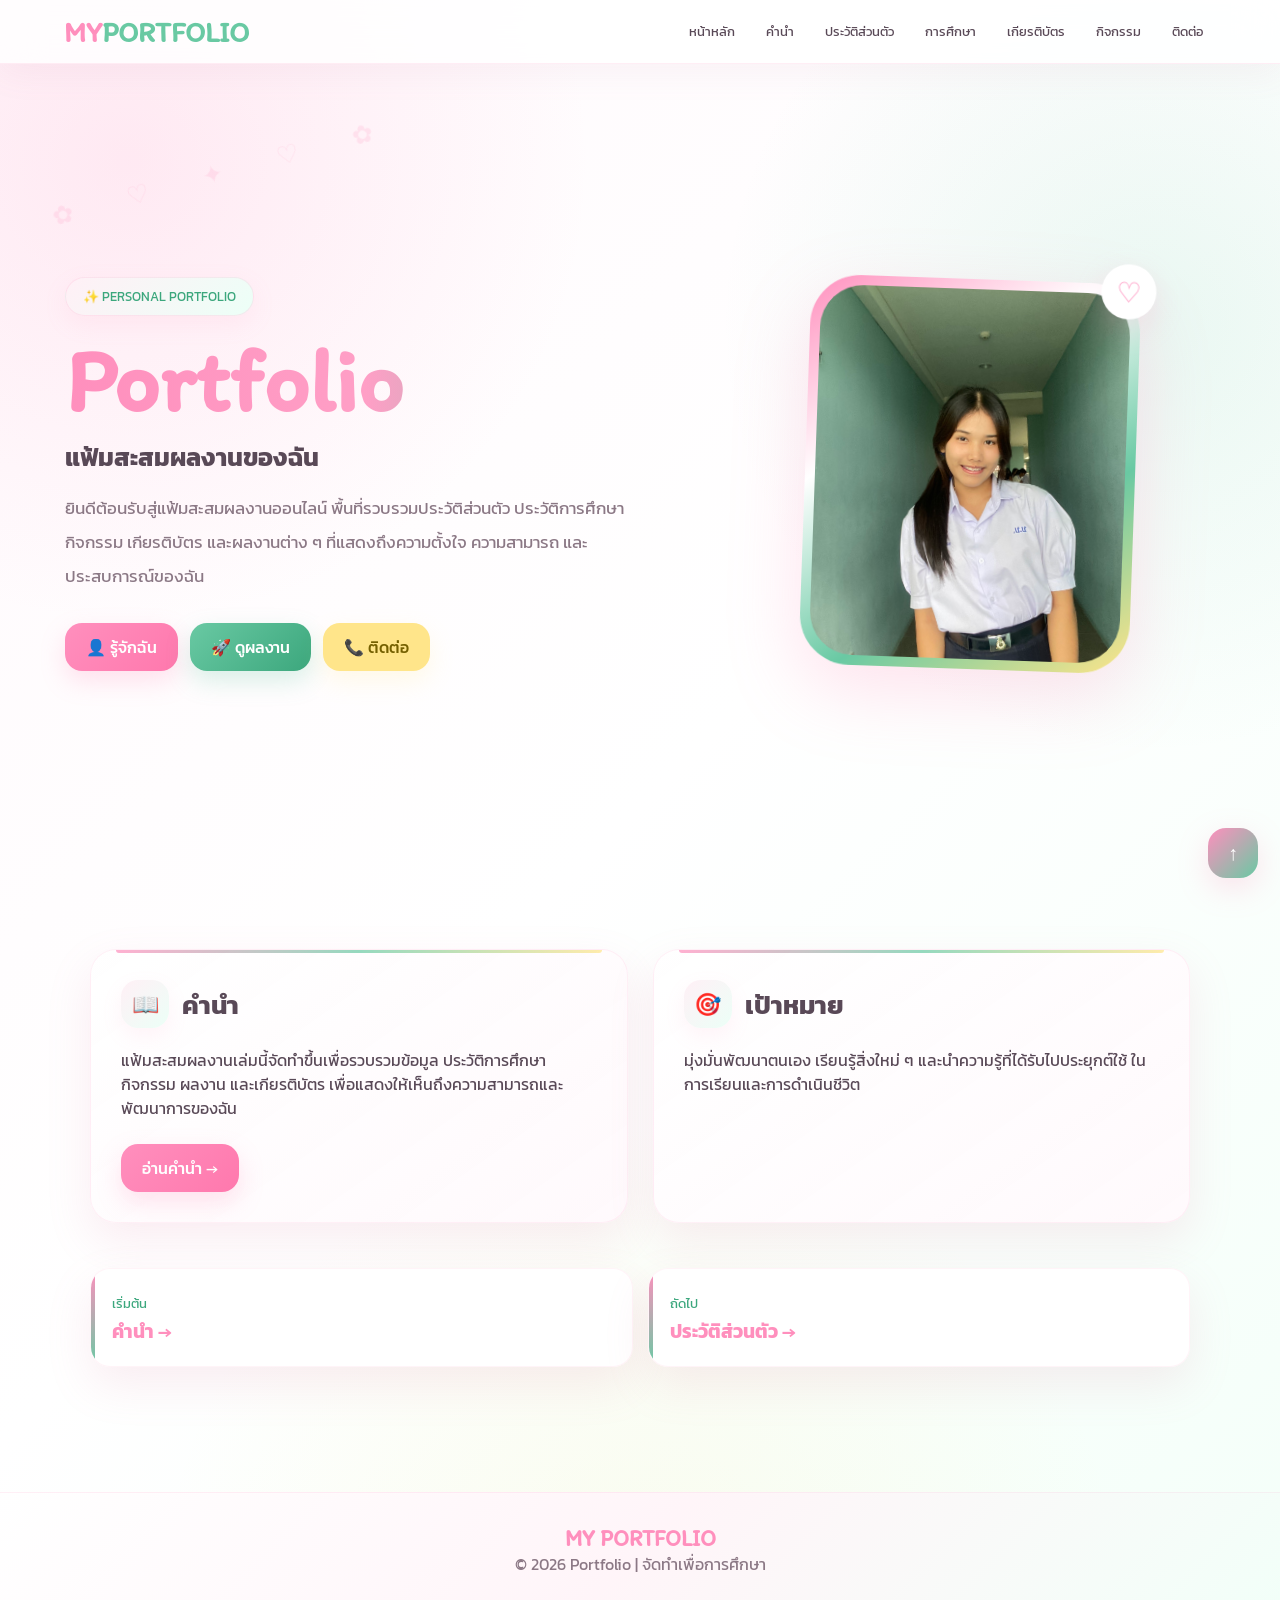
==== commit a6f25108: "Update index.html" ====
--- a/index.html
+++ b/index.html
@@ -59,7 +59,7 @@
 <div class="hero-image">
 
 <div class="profile-frame">
-<img src="images/profile.jpg" alt="รูปโปรไฟล์">
+<img src="87683A30-1C97-4B59-8363-70B8CC04A306.jpg" alt="รูปโปรไฟล์">
 </div>
 
 </div>
--- a/style.css
+++ b/style.css
@@ -1,107 +1,159 @@
 
-@import url('https://fonts.googleapis.com/css2?family=Kanit:wght@300;400;500;600;700&family=Prompt:wght@300;400;500;600;700&display=swap');
+@import url('https://fonts.googleapis.com/css2?family=Itim&family=Kanit:wght@300;400;500;600;700&display=swap');
 
 :root{
-    --blue:#159bd7;
-    --blue-dark:#0878ad;
-    --blue-light:#e8f8ff;
-    --green:#28b67a;
-    --green-light:#e9fff5;
-    --yellow:#ffd447;
-    --yellow-light:#fff8d8;
+    --pink:#ff8fbd;
+    --pink2:#ffb7d5;
+    --pink-light:#fff0f6;
+
+    --green:#69c9a3;
+    --green-dark:#3ca77d;
+    --green-light:#ecfff7;
+
     --white:#ffffff;
-    --text:#19354a;
-    --muted:#668092;
-    --bg:#f5fbff;
-    --shadow:0 15px 45px rgba(30,120,160,.13);
-    --radius:24px;
+    --cream:#fffafc;
+
+    --text:#594957;
+    --muted:#8b7885;
+
+    --yellow:#ffe58a;
+
+    --shadow:0 18px 45px rgba(217,126,163,.14);
+    --shadow-hover:0 25px 65px rgba(217,126,163,.22);
+
+    --radius:26px;
 }
 
 *{
     margin:0;
     padding:0;
     box-sizing:border-box;
+}
+
+html{
     scroll-behavior:smooth;
-}
-
-html{
-    scroll-padding-top:100px;
+    scroll-padding-top:110px;
 }
 
 body{
-    font-family:"Kanit","Prompt",sans-serif;
+    font-family:"Kanit",sans-serif;
     color:var(--text);
     background:
-        radial-gradient(circle at 10% 10%,rgba(21,155,215,.12),transparent 25%),
-        radial-gradient(circle at 90% 20%,rgba(40,182,122,.10),transparent 25%),
-        radial-gradient(circle at 50% 100%,rgba(255,212,71,.12),transparent 30%),
-        var(--bg);
+        radial-gradient(circle at 10% 10%,rgba(255,143,189,.16),transparent 25%),
+        radial-gradient(circle at 90% 20%,rgba(105,201,163,.14),transparent 25%),
+        radial-gradient(circle at 50% 100%,rgba(255,229,138,.12),transparent 28%),
+        linear-gradient(135deg,#fff9fc,#fff,#f4fff9);
     min-height:100vh;
     overflow-x:hidden;
 }
 
-/* Background */
-
-body::before,
+/* =========================================================
+   PAGE TRANSITION
+========================================================= */
+
 body::after{
     content:"";
     position:fixed;
-    border-radius:50%;
-    filter:blur(2px);
+    inset:0;
+    background:linear-gradient(
+        135deg,
+        #ff8fbd,
+        #ffb7d5,
+        #ffffff,
+        #69c9a3
+    );
+    z-index:99999;
+    pointer-events:none;
+    transform:translateY(0);
+    animation:pageReveal 1s cubic-bezier(.77,0,.18,1) forwards;
+}
+
+@keyframes pageReveal{
+    0%{
+        transform:translateY(0);
+    }
+
+    45%{
+        transform:translateY(0);
+    }
+
+    100%{
+        transform:translateY(-100%);
+    }
+}
+
+/* =========================================================
+   FLOATING DECORATION
+========================================================= */
+
+body::before{
+    content:"♡   ✿   ♡   ✦   ♡   ✿";
+    position:fixed;
+    top:18%;
+    left:-30px;
+    color:rgba(255,143,189,.18);
+    font-size:25px;
+    letter-spacing:25px;
+    transform:rotate(-15deg);
+    animation:floatDecoration 8s ease-in-out infinite;
     pointer-events:none;
     z-index:-1;
 }
 
-body::before{
-    width:350px;
-    height:350px;
-    background:rgba(21,155,215,.06);
-    top:-100px;
-    right:-100px;
-}
-
-body::after{
-    width:300px;
-    height:300px;
-    background:rgba(40,182,122,.06);
-    bottom:-100px;
-    left:-100px;
-}
-
-/* Page transition */
+@keyframes floatDecoration{
+    0%,100%{
+        transform:translateY(0) rotate(-15deg);
+    }
+
+    50%{
+        transform:translateY(-30px) rotate(-10deg);
+    }
+}
+
+/* =========================================================
+   PAGE
+========================================================= */
 
 .page{
-    animation:pageIn .8s ease both;
-}
-
-@keyframes pageIn{
+    animation:contentIn .8s ease both;
+}
+
+@keyframes contentIn{
     from{
         opacity:0;
-        transform:translateY(18px);
-    }
+        transform:translateY(20px);
+    }
+
     to{
         opacity:1;
         transform:translateY(0);
     }
 }
 
-/* Navbar */
+/* =========================================================
+   NAVBAR
+========================================================= */
 
 .navbar{
     position:sticky;
     top:0;
-    z-index:999;
-    width:100%;
-    background:rgba(255,255,255,.88);
-    backdrop-filter:blur(18px);
-    border-bottom:1px solid rgba(21,155,215,.12);
-    box-shadow:0 5px 25px rgba(30,100,130,.06);
+    z-index:1000;
+
+    background:rgba(255,255,255,.84);
+    backdrop-filter:blur(20px);
+
+    border-bottom:1px solid rgba(255,143,189,.15);
+
+    box-shadow:
+        0 8px 35px rgba(180,100,140,.08);
 }
 
 .nav-container{
     max-width:1200px;
     margin:auto;
-    padding:15px 25px;
+
+    padding:13px 24px;
+
     display:flex;
     justify-content:space-between;
     align-items:center;
@@ -110,69 +162,119 @@
 
 .logo{
     text-decoration:none;
-    font-size:24px;
-    font-weight:700;
-    color:var(--blue-dark);
-    letter-spacing:.5px;
+
+    font-family:"Itim",cursive;
+    font-size:28px;
+    font-weight:bold;
+
+    color:var(--pink);
+
+    white-space:nowrap;
+
+    transition:.35s;
 }
 
 .logo span{
     color:var(--green);
 }
 
+.logo:hover{
+    transform:scale(1.06) rotate(-2deg);
+}
+
 .nav-links{
+    list-style:none;
+
     display:flex;
-    gap:7px;
-    list-style:none;
+    justify-content:center;
     flex-wrap:wrap;
-    justify-content:center;
+
+    gap:5px;
 }
 
 .nav-links a{
+    position:relative;
+
+    display:block;
+
     text-decoration:none;
+
     color:var(--text);
+
     padding:9px 13px;
-    border-radius:13px;
-    font-size:14px;
+
+    border-radius:18px;
+
+    font-size:13px;
+
+    transition:.35s;
+}
+
+.nav-links a::after{
+    content:"";
+
+    position:absolute;
+
+    left:50%;
+    bottom:4px;
+
+    width:0;
+    height:2px;
+
+    border-radius:10px;
+
+    background:var(--pink);
+
+    transform:translateX(-50%);
+
     transition:.3s;
 }
 
 .nav-links a:hover{
-    background:var(--blue-light);
-    color:var(--blue-dark);
-    transform:translateY(-2px);
-}
-
-/* Container */
-
-.container{
-    max-width:1150px;
+    color:var(--pink);
+
+    background:var(--pink-light);
+
+    transform:translateY(-3px);
+}
+
+.nav-links a:hover::after{
+    width:55%;
+}
+
+/* =========================================================
+   HERO
+========================================================= */
+
+.hero{
+    max-width:1200px;
+
+    min-height:calc(100vh - 80px);
+
     margin:auto;
+
     padding:70px 25px;
-}
-
-/* Hero */
-
-.hero{
-    min-height:calc(100vh - 75px);
+
     display:grid;
-    grid-template-columns:1.15fr .85fr;
+
+    grid-template-columns:1.1fr .9fr;
+
     align-items:center;
+
     gap:60px;
-    max-width:1200px;
-    margin:auto;
-    padding:60px 25px;
 }
 
 .hero-text{
-    animation:heroText 1s ease both;
+    animation:heroText .9s .15s both;
 }
 
 @keyframes heroText{
+
     from{
         opacity:0;
-        transform:translateX(-40px);
-    }
+        transform:translateX(-45px);
+    }
+
     to{
         opacity:1;
         transform:translateX(0);
@@ -181,345 +283,708 @@
 
 .badge{
     display:inline-flex;
+
     align-items:center;
-    gap:8px;
-    padding:8px 15px;
+
+    gap:7px;
+
+    padding:9px 17px;
+
     border-radius:50px;
-    background:var(--yellow-light);
-    color:#9a7600;
-    border:1px solid rgba(255,212,71,.45);
-    font-size:14px;
+
+    background:
+        linear-gradient(
+            135deg,
+            #fff0f6,
+            #ecfff7
+        );
+
+    color:var(--green-dark);
+
+    border:1px solid rgba(255,143,189,.18);
+
+    box-shadow:0 8px 25px rgba(255,143,189,.1);
+
+    font-size:13px;
+
     margin-bottom:20px;
+
+    animation:badgeFloat 3s ease-in-out infinite;
+}
+
+@keyframes badgeFloat{
+    0%,100%{
+        transform:translateY(0);
+    }
+
+    50%{
+        transform:translateY(-5px);
+    }
 }
 
 .hero h1{
-    font-size:clamp(42px,7vw,76px);
-    line-height:1.05;
-    margin-bottom:20px;
-    font-weight:700;
-    background:linear-gradient(
-        90deg,
-        var(--blue-dark),
-        var(--blue),
-        var(--green)
-    );
+    font-family:"Itim",cursive;
+
+    font-size:clamp(55px,8vw,90px);
+
+    line-height:1;
+
+    margin-bottom:12px;
+
+    background:
+        linear-gradient(
+            90deg,
+            var(--pink),
+            #ff9fc6,
+            var(--green)
+        );
+
     -webkit-background-clip:text;
     -webkit-text-fill-color:transparent;
-    animation:titleGlow 3s ease-in-out infinite alternate;
-}
-
-@keyframes titleGlow{
-    from{filter:drop-shadow(0 0 0 rgba(21,155,215,0));}
-    to{filter:drop-shadow(0 8px 18px rgba(21,155,215,.18));}
+
+    animation:titleFloat 3s ease-in-out infinite alternate;
+}
+
+@keyframes titleFloat{
+    from{
+        transform:translateY(0);
+    }
+
+    to{
+        transform:translateY(-5px);
+    }
 }
 
 .hero h2{
     font-size:25px;
+
     margin-bottom:15px;
+
+    color:var(--text);
 }
 
 .hero p{
+    max-width:620px;
+
     color:var(--muted);
+
     font-size:17px;
-    line-height:1.9;
-    max-width:620px;
-}
-
-/* Profile image */
+
+    line-height:2;
+}
+
+/* =========================================================
+   PROFILE IMAGE
+========================================================= */
 
 .hero-image{
     display:flex;
+
     justify-content:center;
-    animation:heroImage 1s .15s ease both;
-}
-
-@keyframes heroImage{
+
+    animation:
+        profileIn 1s .2s both,
+        profileFloat 5s 1.2s ease-in-out infinite;
+}
+
+@keyframes profileIn{
+
     from{
         opacity:0;
-        transform:scale(.8) translateY(30px);
-    }
+        transform:scale(.75) rotate(5deg);
+    }
+
     to{
         opacity:1;
-        transform:scale(1) translateY(0);
+        transform:scale(1) rotate(2deg);
+    }
+}
+
+@keyframes profileFloat{
+
+    0%,100%{
+        transform:translateY(0) rotate(2deg);
+    }
+
+    50%{
+        transform:translateY(-12px) rotate(-2deg);
     }
 }
 
 .profile-frame{
+    position:relative;
+
     width:330px;
     height:390px;
+
     padding:10px;
-    border-radius:45px;
-    background:linear-gradient(
-        145deg,
-        var(--blue),
-        var(--white),
-        var(--green),
-        var(--yellow)
-    );
-    box-shadow:0 30px 70px rgba(21,155,215,.18);
-    transform:rotate(2deg);
+
+    border-radius:50px;
+
+    background:
+        linear-gradient(
+            145deg,
+            var(--pink),
+            #fff,
+            var(--green),
+            var(--yellow)
+        );
+
+    box-shadow:
+        0 25px 70px rgba(255,143,189,.25);
+
     transition:.5s;
 }
 
+.profile-frame::before{
+    content:"♡";
+
+    position:absolute;
+
+    right:-15px;
+    top:-20px;
+
+    width:55px;
+    height:55px;
+
+    display:grid;
+    place-items:center;
+
+    border-radius:50%;
+
+    background:#fff;
+
+    color:var(--pink);
+
+    font-size:28px;
+
+    box-shadow:0 10px 30px rgba(255,143,189,.2);
+
+    animation:heart 2s ease-in-out infinite;
+}
+
+@keyframes heart{
+
+    0%,100%{
+        transform:rotate(-8deg) scale(1);
+    }
+
+    50%{
+        transform:rotate(8deg) scale(1.08);
+    }
+}
+
 .profile-frame:hover{
-    transform:rotate(0deg) scale(1.03);
+    transform:rotate(0) scale(1.04);
 }
 
 .profile-frame img{
     width:100%;
     height:100%;
+
     object-fit:cover;
-    border-radius:37px;
-    background:#eaf8ff;
-}
-
-/* Buttons */
+
+    border-radius:43px;
+
+    background:#fff4f8;
+}
+
+/* =========================================================
+   BUTTONS
+========================================================= */
 
 .buttons{
     display:flex;
-    gap:13px;
+
     flex-wrap:wrap;
+
+    gap:12px;
+
     margin-top:30px;
 }
 
 .btn{
     display:inline-flex;
+
+    align-items:center;
     justify-content:center;
-    align-items:center;
-    gap:8px;
+
+    gap:7px;
+
     padding:12px 21px;
-    border-radius:14px;
+
+    border-radius:17px;
+
     text-decoration:none;
+
     font-weight:500;
-    transition:.3s;
+
+    transition:.35s;
+
+    position:relative;
+
+    overflow:hidden;
+}
+
+.btn::before{
+    content:"";
+
+    position:absolute;
+
+    inset:0;
+
+    background:rgba(255,255,255,.25);
+
+    transform:translateX(-110%) skewX(-20deg);
+
+    transition:.5s;
+}
+
+.btn:hover::before{
+    transform:translateX(110%) skewX(-20deg);
 }
 
 .btn-primary{
-    color:white;
-    background:linear-gradient(135deg,var(--blue),var(--blue-dark));
-    box-shadow:0 10px 25px rgba(21,155,215,.22);
-}
-
-.btn-primary:hover{
-    transform:translateY(-4px);
-    box-shadow:0 15px 30px rgba(21,155,215,.3);
+    color:#fff;
+
+    background:
+        linear-gradient(
+            135deg,
+            var(--pink),
+            #ff78ad
+        );
+
+    box-shadow:
+        0 10px 25px rgba(255,143,189,.25);
 }
 
 .btn-green{
-    color:white;
-    background:linear-gradient(135deg,var(--green),#169762);
+    color:#fff;
+
+    background:
+        linear-gradient(
+            135deg,
+            var(--green),
+            var(--green-dark)
+        );
+
+    box-shadow:
+        0 10px 25px rgba(105,201,163,.25);
 }
 
 .btn-yellow{
-    color:#685000;
+    color:#756000;
+
     background:var(--yellow);
-}
-
-/* Page header */
+
+    box-shadow:
+        0 10px 25px rgba(255,229,138,.2);
+}
+
+.btn:hover{
+    transform:translateY(-5px);
+}
+
+/* =========================================================
+   CONTAINER
+========================================================= */
+
+.container{
+    max-width:1150px;
+
+    margin:auto;
+
+    padding:65px 25px;
+}
+
+/* =========================================================
+   PAGE HEADER
+========================================================= */
 
 .page-header{
     text-align:center;
-    padding:75px 20px 30px;
+
+    padding:75px 20px 25px;
 }
 
 .page-header .small-title{
-    color:var(--green);
-    font-size:15px;
+    color:var(--green-dark);
+
+    font-size:13px;
+
+    letter-spacing:3px;
+
     font-weight:500;
-    letter-spacing:2px;
-    text-transform:uppercase;
 }
 
 .page-header h1{
-    font-size:clamp(35px,5vw,55px);
-    margin:10px 0;
-    color:var(--blue-dark);
+    font-family:"Itim",cursive;
+
+    font-size:clamp(43px,6vw,65px);
+
+    margin:5px 0;
+
+    color:var(--pink);
+
+    animation:
+        headingPop .8s ease both;
+}
+
+@keyframes headingPop{
+
+    from{
+        opacity:0;
+        transform:translateY(25px) scale(.9);
+    }
+
+    to{
+        opacity:1;
+        transform:translateY(0) scale(1);
+    }
 }
 
 .page-header p{
     max-width:700px;
+
     margin:auto;
+
     color:var(--muted);
-    line-height:1.8;
-}
-
-/* Cards */
+
+    line-height:1.9;
+}
+
+/* =========================================================
+   CARDS
+========================================================= */
 
 .card{
-    background:rgba(255,255,255,.9);
-    border:1px solid rgba(21,155,215,.10);
+    position:relative;
+
+    background:
+        linear-gradient(
+            145deg,
+            rgba(255,255,255,.96),
+            rgba(255,249,252,.92)
+        );
+
+    border:1px solid rgba(255,143,189,.12);
+
     border-radius:var(--radius);
+
     padding:30px;
+
     box-shadow:var(--shadow);
-    transition:.4s;
+
+    transition:
+        transform .45s,
+        box-shadow .45s,
+        border-color .45s;
+}
+
+.card::before{
+    content:"";
+
+    position:absolute;
+
+    top:0;
+    left:25px;
+    right:25px;
+
+    height:3px;
+
+    border-radius:0 0 20px 20px;
+
+    background:
+        linear-gradient(
+            90deg,
+            var(--pink),
+            var(--green),
+            var(--yellow)
+        );
+
+    opacity:.7;
 }
 
 .card:hover{
-    transform:translateY(-7px);
-    box-shadow:0 25px 60px rgba(30,120,160,.16);
-}
-
-/* Grid */
+    transform:translateY(-8px);
+
+    box-shadow:var(--shadow-hover);
+
+    border-color:rgba(255,143,189,.25);
+}
+
+/* =========================================================
+   GRID
+========================================================= */
 
 .grid{
     display:grid;
+
     grid-template-columns:repeat(2,1fr);
+
     gap:25px;
 }
 
 .grid-3{
     display:grid;
+
     grid-template-columns:repeat(3,1fr);
+
     gap:22px;
 }
 
-/* Section */
-
-.section{
-    margin-bottom:45px;
-}
+/* =========================================================
+   SECTION TITLE
+========================================================= */
 
 .section-title{
     display:flex;
+
     align-items:center;
-    gap:12px;
+
+    gap:13px;
+
     margin-bottom:20px;
 }
 
 .section-title .icon{
-    width:45px;
-    height:45px;
+    width:48px;
+    height:48px;
+
     display:grid;
     place-items:center;
-    border-radius:14px;
-    background:var(--blue-light);
-    color:var(--blue-dark);
+
+    border-radius:17px;
+
+    background:
+        linear-gradient(
+            135deg,
+            var(--pink-light),
+            var(--green-light)
+        );
+
+    color:var(--pink);
+
     font-size:22px;
+
+    box-shadow:
+        0 8px 20px rgba(255,143,189,.1);
+
+    transition:.35s;
+}
+
+.card:hover .section-title .icon{
+    transform:rotate(-7deg) scale(1.08);
 }
 
 .section-title h2{
-    font-size:27px;
-}
-
-/* Info */
+    font-size:26px;
+
+    color:var(--text);
+}
+
+/* =========================================================
+   INFO
+========================================================= */
 
 .info-grid{
     display:grid;
+
     grid-template-columns:repeat(2,1fr);
+
     gap:15px;
 }
 
 .info-item{
     padding:18px;
-    background:#f8fcff;
-    border-radius:17px;
-    border-left:4px solid var(--blue);
+
+    border-radius:18px;
+
+    background:
+        linear-gradient(
+            135deg,
+            #fff7fa,
+            #f4fff9
+        );
+
+    border-left:4px solid var(--pink);
+
+    transition:.3s;
 }
 
 .info-item:nth-child(even){
     border-left-color:var(--green);
 }
 
+.info-item:hover{
+    transform:translateX(5px);
+
+    background:#fff;
+}
+
 .info-item strong{
     display:block;
+
+    color:var(--pink);
+
     margin-bottom:4px;
-    color:var(--blue-dark);
 }
 
 .info-item span{
     color:var(--muted);
 }
 
-/* Education */
+/* =========================================================
+   EDUCATION
+========================================================= */
 
 .education{
     position:relative;
-    padding-left:35px;
+
+    padding-left:38px;
 }
 
 .education::before{
     content:"";
+
     position:absolute;
-    left:8px;
+
+    left:10px;
     top:5px;
     bottom:5px;
+
     width:3px;
-    background:linear-gradient(var(--blue),var(--green),var(--yellow));
+
+    background:
+        linear-gradient(
+            var(--pink),
+            var(--green),
+            var(--yellow)
+        );
+
+    border-radius:20px;
 }
 
 .edu-item{
     position:relative;
-    margin-bottom:30px;
+
+    margin-bottom:32px;
 }
 
 .edu-item::before{
     content:"";
+
     position:absolute;
+
     left:-34px;
-    top:10px;
-    width:14px;
-    height:14px;
+    top:12px;
+
+    width:15px;
+    height:15px;
+
     border-radius:50%;
-    background:var(--yellow);
+
+    background:var(--pink);
+
     border:4px solid white;
-    box-shadow:0 0 0 3px var(--blue);
+
+    box-shadow:
+        0 0 0 3px var(--green);
+
+    z-index:2;
 }
 
 .edu-card{
     display:grid;
+
     grid-template-columns:180px 1fr;
+
     gap:25px;
+
     align-items:center;
 }
 
 .edu-image{
     width:180px;
     height:130px;
-    border-radius:18px;
+
     overflow:hidden;
-    background:var(--blue-light);
+
+    border-radius:20px;
+
+    background:var(--pink-light);
+
+    border:4px solid #fff;
+
+    box-shadow:
+        0 10px 25px rgba(255,143,189,.12);
 }
 
 .edu-image img{
     width:100%;
     height:100%;
+
     object-fit:cover;
+
+    transition:.5s;
+}
+
+.edu-card:hover .edu-image img{
+    transform:scale(1.07);
 }
 
 .edu-card h3{
-    color:var(--blue-dark);
     font-size:22px;
+
+    color:var(--pink);
 }
 
 .edu-card p{
     color:var(--muted);
+
     line-height:1.8;
 }
 
-/* Certificates */
+/* =========================================================
+   CERTIFICATES
+========================================================= */
 
 .certificate-grid{
     display:grid;
+
     grid-template-columns:repeat(3,1fr);
+
     gap:25px;
 }
 
 .certificate{
     overflow:hidden;
+
     padding:0;
 }
 
 .certificate-image{
-    height:240px;
+    height:245px;
+
     padding:12px;
-    background:linear-gradient(135deg,#eefaff,#f2fff8,#fffbea);
+
+    background:
+        linear-gradient(
+            135deg,
+            #fff0f6,
+            #ecfff7,
+            #fffbe9
+        );
 }
 
 .certificate-image img{
     width:100%;
     height:100%;
+
     object-fit:contain;
-    border-radius:15px;
+
+    border-radius:17px;
+
     transition:.5s;
 }
 
@@ -532,50 +997,70 @@
 }
 
 .certificate-content h3{
-    color:var(--blue-dark);
+    color:var(--pink);
+
     margin-bottom:8px;
+
+    font-size:19px;
 }
 
 .certificate-content p{
     color:var(--muted);
+
     line-height:1.75;
+
     font-size:14px;
 }
 
 .tag{
     display:inline-block;
+
     margin-top:13px;
-    padding:5px 12px;
+
+    padding:5px 13px;
+
     border-radius:30px;
+
     background:var(--green-light);
-    color:#16805a;
+
+    color:var(--green-dark);
+
     font-size:12px;
 }
 
-/* Activities */
+/* =========================================================
+   ACTIVITIES
+========================================================= */
 
 .activity-grid{
     display:grid;
+
     grid-template-columns:repeat(3,1fr);
+
     gap:25px;
 }
 
 .activity{
     overflow:hidden;
+
     padding:0;
 }
 
 .activity-image{
     height:220px;
+
     overflow:hidden;
-    background:#eaf8ff;
+
+    background:#fff0f6;
 }
 
 .activity-image img{
     width:100%;
     height:100%;
+
     object-fit:cover;
-    transition:.6s;
+
+    transition:.65s;
 }
 
 .activity:hover .activity-image img{
@@ -587,47 +1072,67 @@
 }
 
 .activity-content h3{
-    color:var(--blue-dark);
+    color:var(--pink);
+
     margin-bottom:7px;
 }
 
 .activity-content p{
     color:var(--muted);
+
     line-height:1.75;
+
     font-size:14px;
 }
 
-/* Contact */
+/* =========================================================
+   CONTACT
+========================================================= */
 
 .contact-grid{
     display:grid;
+
     grid-template-columns:repeat(2,1fr);
+
     gap:20px;
 }
 
 .contact-card{
     display:flex;
+
     align-items:center;
+
     gap:18px;
 }
 
 .contact-icon{
-    width:55px;
-    height:55px;
+    width:58px;
+    height:58px;
+
     flex-shrink:0;
-    border-radius:17px;
+
     display:grid;
     place-items:center;
+
+    border-radius:18px;
+
+    background:var(--pink-light);
+
+    color:var(--pink);
+
     font-size:23px;
-    background:var(--blue-light);
-}
-
-.contact-card:nth-child(2) .contact-icon{
+
+    transition:.35s;
+}
+
+.contact-card:nth-child(even) .contact-icon{
     background:var(--green-light);
-}
-
-.contact-card:nth-child(3) .contact-icon{
-    background:var(--yellow-light);
+
+    color:var(--green-dark);
+}
+
+.contact-card:hover .contact-icon{
+    transform:rotate(-8deg) scale(1.08);
 }
 
 .contact-card h3{
@@ -638,65 +1143,105 @@
     color:var(--muted);
 }
 
-/* Footer */
-
-footer{
-    margin-top:60px;
-    padding:30px 20px;
-    text-align:center;
-    background:#fff;
-    border-top:1px solid rgba(21,155,215,.1);
-    color:var(--muted);
-}
-
-footer strong{
-    color:var(--blue-dark);
-}
-
-/* Next page */
+/* =========================================================
+   NEXT PAGE
+========================================================= */
 
 .next-page{
+    display:flex;
+
+    gap:15px;
+
     margin-top:45px;
-    display:flex;
-    justify-content:space-between;
-    gap:15px;
 }
 
 .next-card{
     flex:1;
-    padding:20px;
+
+    position:relative;
+
+    padding:21px;
+
+    background:rgba(255,255,255,.92);
+
+    border-radius:20px;
+
     text-decoration:none;
-    background:white;
-    border-radius:18px;
+
     box-shadow:var(--shadow);
-    transition:.3s;
+
+    border:1px solid rgba(255,143,189,.1);
+
+    transition:.4s;
+
+    overflow:hidden;
+}
+
+.next-card::before{
+    content:"";
+
+    position:absolute;
+
+    left:0;
+    top:0;
+    bottom:0;
+
+    width:4px;
+
+    background:
+        linear-gradient(
+            var(--pink),
+            var(--green)
+        );
 }
 
 .next-card:hover{
-    transform:translateY(-4px);
+    transform:translateY(-5px);
+
+    box-shadow:var(--shadow-hover);
 }
 
 .next-card small{
-    color:var(--green);
+    color:var(--green-dark);
 }
 
 .next-card h3{
-    color:var(--blue-dark);
-}
-
-/* Reveal */
+    color:var(--pink);
+
+    margin-top:3px;
+}
+
+/* =========================================================
+   REVEAL
+========================================================= */
 
 .reveal{
     opacity:0;
-    transform:translateY(25px);
-    animation:reveal .8s ease forwards;
-}
-
-.reveal:nth-child(2){animation-delay:.1s}
-.reveal:nth-child(3){animation-delay:.2s}
-.reveal:nth-child(4){animation-delay:.3s}
-.reveal:nth-child(5){animation-delay:.4s}
-.reveal:nth-child(6){animation-delay:.5s}
+
+    transform:translateY(30px);
+
+    animation:reveal .75s ease forwards;
+}
+
+.reveal:nth-child(2){
+    animation-delay:.1s;
+}
+
+.reveal:nth-child(3){
+    animation-delay:.2s;
+}
+
+.reveal:nth-child(4){
+    animation-delay:.3s;
+}
+
+.reveal:nth-child(5){
+    animation-delay:.4s;
+}
+
+.reveal:nth-child(6){
+    animation-delay:.5s;
+}
 
 @keyframes reveal{
     to{
@@ -705,36 +1250,99 @@
     }
 }
 
-/* Scroll top */
+/* =========================================================
+   FOOTER
+========================================================= */
+
+footer{
+    position:relative;
+
+    margin-top:60px;
+
+    padding:32px 20px;
+
+    text-align:center;
+
+    background:
+        linear-gradient(
+            135deg,
+            #fff,
+            #fff5f9,
+            #f2fff9
+        );
+
+    border-top:1px solid rgba(255,143,189,.12);
+
+    color:var(--muted);
+}
+
+footer strong{
+    font-family:"Itim",cursive;
+
+    font-size:22px;
+
+    color:var(--pink);
+}
+
+/* =========================================================
+   TOP BUTTON
+========================================================= */
 
 .top-btn{
     position:fixed;
+
     right:22px;
     bottom:22px;
-    width:48px;
-    height:48px;
-    border:0;
-    border-radius:15px;
-    background:var(--blue);
+
+    width:50px;
+    height:50px;
+
+    border:none;
+
+    border-radius:18px;
+
+    background:
+        linear-gradient(
+            135deg,
+            var(--pink),
+            var(--green)
+        );
+
     color:white;
+
     font-size:20px;
+
     cursor:pointer;
-    box-shadow:0 10px 25px rgba(21,155,215,.25);
-    transition:.3s;
+
+    box-shadow:
+        0 10px 30px rgba(255,143,189,.25);
+
+    transition:.35s;
+
     z-index:100;
 }
 
 .top-btn:hover{
-    transform:translateY(-5px);
-}
-
-/* Mobile */
+    transform:
+        translateY(-6px)
+        rotate(-5deg);
+}
+
+/* =========================================================
+   MOBILE
+========================================================= */
 
 @media(max-width:900px){
+
+    .nav-container{
+        flex-direction:column;
+    }
 
     .hero{
         grid-template-columns:1fr;
+
         text-align:center;
+
         padding-top:45px;
     }
 
@@ -748,11 +1356,6 @@
 
     .hero-image{
         order:-1;
-    }
-
-    .profile-frame{
-        width:260px;
-        height:310px;
     }
 
     .grid,
@@ -762,43 +1365,55 @@
     .contact-grid{
         grid-template-columns:1fr 1fr;
     }
+}
+
+@media(max-width:600px){
 
     .nav-container{
-        flex-direction:column;
-    }
-
-}
-
-@media(max-width:600px){
-
-    .nav-container{
-        padding:12px 12px;
+        padding:11px 10px;
     }
 
     .nav-links{
-        gap:3px;
+        gap:2px;
     }
 
     .nav-links a{
-        padding:7px 8px;
-        font-size:11px;
+        font-size:10px;
+
+        padding:7px 7px;
+    }
+
+    .logo{
+        font-size:25px;
+    }
+
+    .hero{
+        padding:45px 17px 65px;
+    }
+
+    .hero h1{
+        font-size:57px;
+    }
+
+    .hero h2{
+        font-size:20px;
+    }
+
+    .hero p{
+        font-size:15px;
+    }
+
+    .profile-frame{
+        width:255px;
+        height:310px;
     }
 
     .container{
         padding:45px 17px;
     }
 
-    .hero{
-        min-height:auto;
-        padding:45px 18px 70px;
-    }
-
-    .hero h1{
-        font-size:45px;
-    }
-
-    .hero h2{
-        font-size:21px;
+    .page-header{
+        padding-top:45px;
     }
 
     .grid,
@@ -823,7 +1438,24 @@
         flex-direction:column;
     }
 
-    .page-header{
-        padding-top:45px;
-    }
-}
+    .card{
+        padding:23px;
+    }
+}
+
+/* =========================================================
+   REDUCED MOTION
+========================================================= */
+
+@media(prefers-reduced-motion:reduce){
+
+    *,
+    *::before,
+    *::after{
+        animation-duration:.01ms !important;
+        animation-iteration-count:1 !important;
+        scroll-behavior:auto !important;
+        transition-duration:.01ms !important;
+    }
+}
+
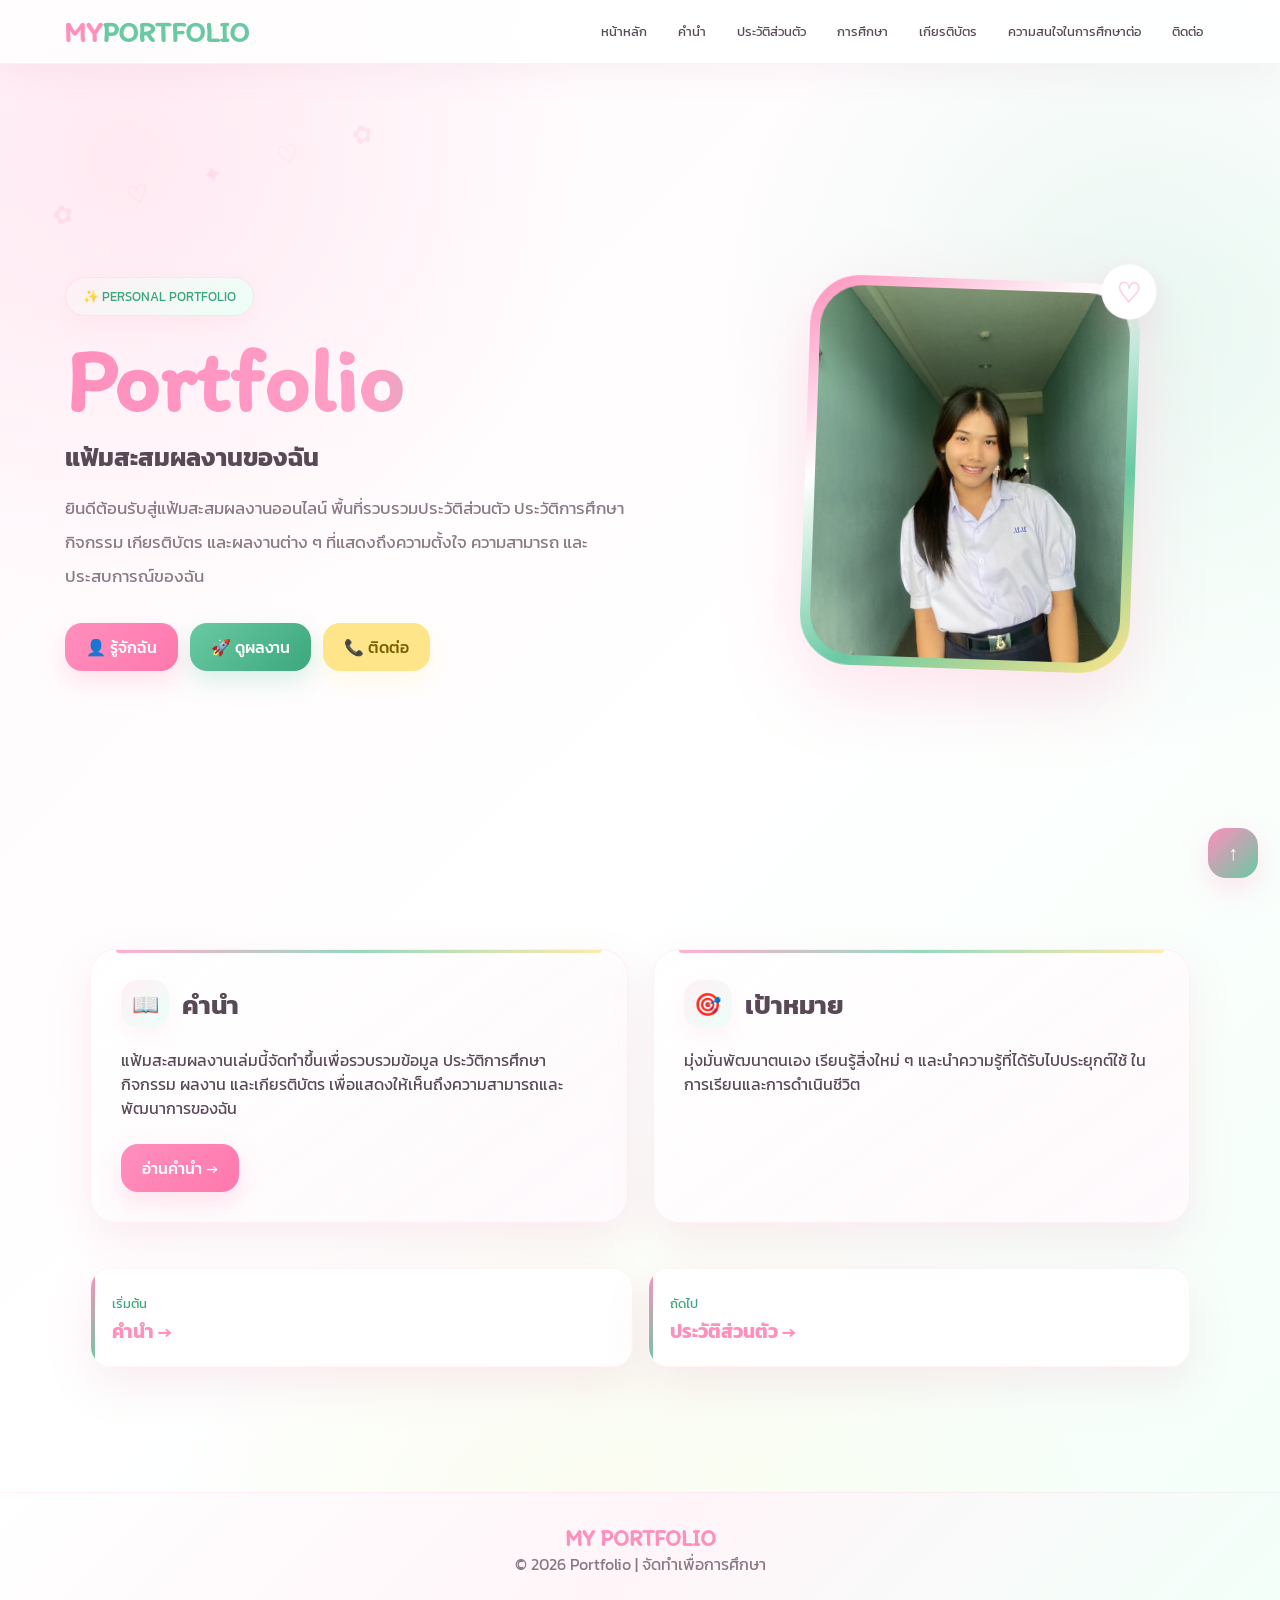
==== commit 3930561b: "Update index.html" ====
--- a/index.html
+++ b/index.html
@@ -21,7 +21,7 @@
 <li><a href="profile.html">ประวัติส่วนตัว</a></li>
 <li><a href="education.html">การศึกษา</a></li>
 <li><a href="certificates.html">เกียรติบัตร</a></li>
-<li><a href="activities.html">กิจกรรม</a></li>
+<li><a href="activities.html">ความสนใจในการศึกษาต่อ</a></li>
 <li><a href="contact.html">ติดต่อ</a></li>
 </ul>
 
